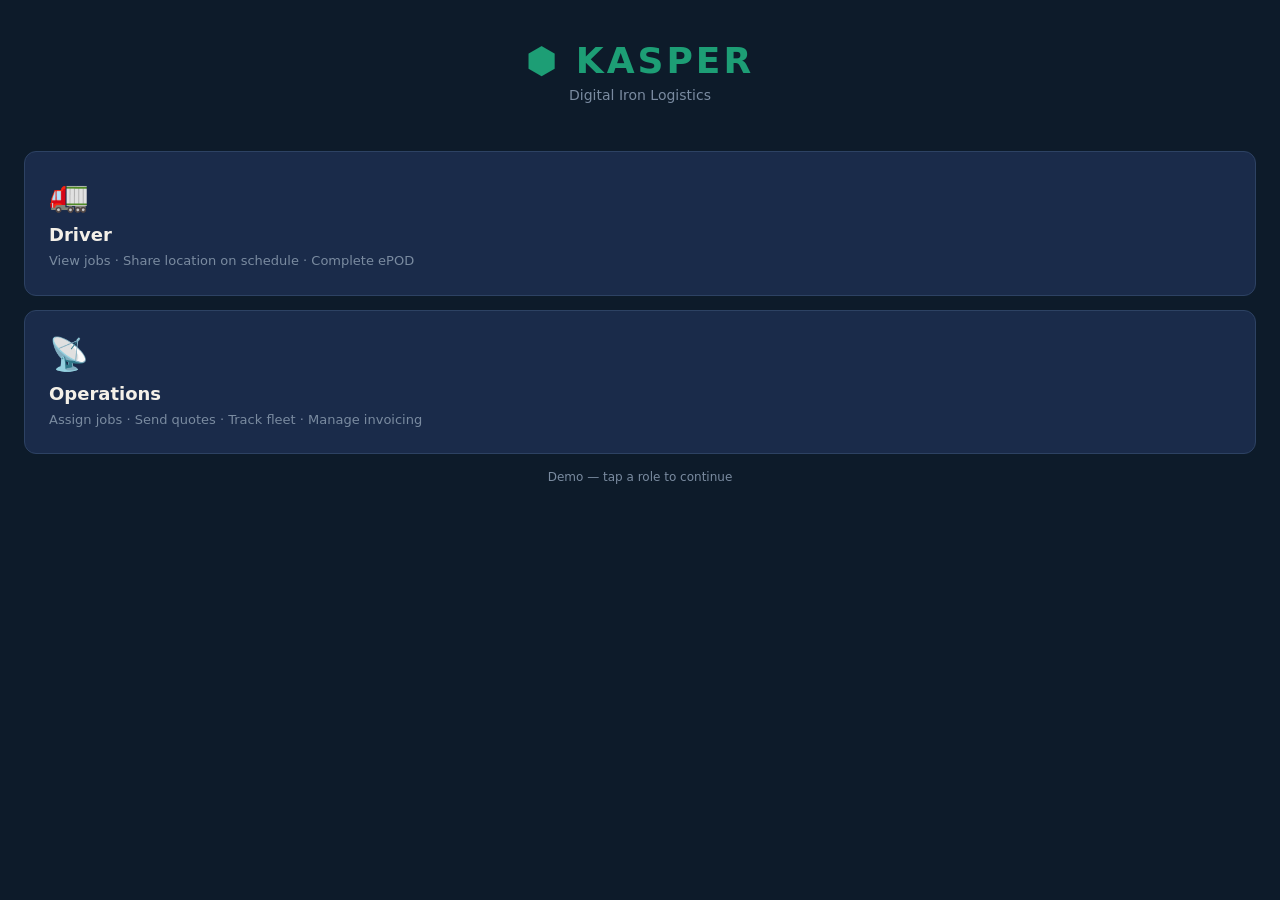
==== index.html @ 67f5fcd8 "Fix DOM initialization bug" ====
<!DOCTYPE html>
<html lang="en">
<head>
<meta charset="UTF-8">
<meta name="viewport" content="width=device-width, initial-scale=1.0, maximum-scale=1.0">
<title>Kasper Mobile</title>
<style>
/* ── Config ─────────────────────────────────────────────────────── */
/*  FILL IN BEFORE USE — same values as kasper-db.js               */
</style>
</head>
<body>
<div id="app"></div>
<script>
// ════════════════════════════════════════════════════════════════
// KASPER MOBILE APP — Connected to Supabase
// ════════════════════════════════════════════════════════════════

// ── CONFIG (fill these in) ────────────────────────────────────────
const SUPA_URL  = 'https://qxnggifmmozngzguteen.supabase.co';
const SUPA_KEY  = 'sb_publishable_gUOvqITZjbThOGB6_ZBadg_I7mNT6kM';
const EMAILJS_SVC  = 'YOUR_EMAILJS_SERVICE_ID';
const EMAILJS_TPL  = 'YOUR_EMAILJS_TEMPLATE_ID';
const EMAILJS_KEY  = 'YOUR_EMAILJS_PUBLIC_KEY';
const SITE_URL  = 'https://YOUR_DOMAIN/portal'; // e.g. https://kasper.ae/portal

// ── Supabase helpers ──────────────────────────────────────────────
const sb = {
  h: { 'apikey': SUPA_KEY, 'Authorization': `Bearer ${SUPA_KEY}`, 'Content-Type': 'application/json' },
  async get(q)    { const r = await fetch(`${SUPA_URL}/rest/v1/${q}`, { headers: this.h }); return r.json(); },
  async post(t,d) { const r = await fetch(`${SUPA_URL}/rest/v1/${t}`, { method:'POST', headers:{...this.h,'Prefer':'return=representation'}, body:JSON.stringify(d) }); return r.json(); },
  async patch(q,d){ return fetch(`${SUPA_URL}/rest/v1/${q}`, { method:'PATCH', headers:{...this.h,'Prefer':'return=minimal'}, body:JSON.stringify(d) }); },
};

// ── EmailJS helper ────────────────────────────────────────────────
async function sendConfirmationEmail(job) {
  return new Promise((resolve, reject) => {
    const script = document.createElement('script');
    script.src = 'https://cdn.jsdelivr.net/npm/@emailjs/browser@4/dist/email.min.js';
    script.onload = () => {
      emailjs.init(EMAILJS_KEY);
      // Pass the tracking URL to the email template (users can update their EmailJS template text to reflect order confirmed rather than quote)
      const trackUrl = `${SITE_URL}/track-result.html?job_id=${encodeURIComponent(job.job_code)}`;
      const svc = job.service_type === 'equipment'
        ? `Equipment: ${job.equipment_type||''} (${job.duration||''})`
        : `Freight: ${job.origin||''} → ${job.destination||''}`;
      emailjs.send(EMAILJS_SVC, EMAILJS_TPL, {
        to_name:    job.client_name || 'Valued Client',
        to_email:   job.client_email,
        job_code:   job.job_code,
        service:    svc,
        price:      `AED ${Number(job.quoted_price).toLocaleString()}`,
        notes:      job.quote_notes || '',
        approve_url: trackUrl,  // Reusing the same template variable so their EmailJS template doesn't break
        valid_hours: 'Confirmed',
      }).then(resolve).catch(reject);
    };
    script.onerror = reject;
    if (!window.emailjs) document.head.appendChild(script);
    else { emailjs.init(EMAILJS_KEY); resolve(); }
  });
}

// ── Design tokens ─────────────────────────────────────────────────
const C = {
  bg:'#0D1B2A',surf:'#1A2B4A',surf2:'#213A64',
  teal:'#1D9E75',tealDim:'rgba(29,158,117,.12)',
  amber:'#BA7517',amberDim:'rgba(186,117,23,.12)',
  red:'#E24B4A',text:'#F4F0E8',muted:'#7A8BA0',border:'#2D4263',
};
const SL = {
  label:{enquiry:'Enquiry',quoted:'Quoted',confirmed:'Confirmed',assigned:'Assigned',
    in_transit:'In Transit',delivered:'Delivered',epod_pending:'ePOD Pending',
    epod_done:'ePOD Done',invoiced:'Invoiced',paid:'Paid'},
  color:{enquiry:'#7A8BA0',quoted:'#5B8AF0',confirmed:'#9F7AEA',assigned:'#BA7517',
    in_transit:'#1D9E75',delivered:'#9F7AEA',epod_pending:'#BA7517',
    epod_done:'#1D9E75',invoiced:'#5B8AF0',paid:'#1D9E75'},
};

// ── App state ─────────────────────────────────────────────────────
let state = {
  view:'login', driverTab:'home', opsTab:'dashboard', sub:null, selId:null,
  jobs:[], loading:false, tracking:false, location:null,
  schedOn:true, schedFrom:'06:00', schedTo:'20:00',
  epodPhoto:null, epodHasSig:false, busy:false,
};
let watchId=null, schedIv=null;

// ── Fleet ─────────────────────────────────────────────────────────
const FLEET = [
  { id: 1, name: 'Ahmed Al Rashidi', plate: 'Dubai A 12345', type: 'Flatbed 12m' },
  { id: 2, name: 'Mohammed Hassan', plate: 'Abu Dhabi B 54321', type: 'Boom Truck 10T' },
  { id: 3, name: 'Sanjay Kumar', plate: 'Sharjah C 99871', type: 'Curtain Sider 15m' },
  { id: 4, name: 'Usman Ali', plate: 'Dubai D 76543', type: 'Lowbed 30T' },
  { id: 5, name: 'Khan Transport LLC', plate: 'Ajman E 11223', type: 'Subcontractor - 3 Ton' }
];

// ── DOM helpers ───────────────────────────────────────────────────
const el=(tag,attrs={})=>{
  const e=document.createElement(tag);
  for(const[k,v] of Object.entries(attrs)){
    if(k==='class')e.className=v;
    else if(k.startsWith('on'))e.addEventListener(k.slice(2).toLowerCase(),v);
    else if(k==='style'&&typeof v==='object')Object.assign(e.style,v);
    else e.setAttribute(k,v);
  }
  return e;
};
const txt=(tag,text,cls='')=>{ const e=el(tag,{class:cls}); e.textContent=text; return e; };

const badge=(s)=>{
  const col=SL.color[s]||C.muted;
  const e=el('span',{class:'tag',style:{background:col+'33',color:col,border:`1px solid ${col}55`}});
  e.textContent=SL.label[s]||s; return e;
};

const btn=(text,bg,onClick,disabled=false)=>{
  const b=el('button',{class:'btn',onclick:disabled?null:onClick});
  b.textContent=text; b.disabled=disabled;
  b.style.cssText=`background:${disabled?C.border:bg};color:#fff;border-color:${disabled?C.border:bg};opacity:${disabled?.6:1}`;
  return b;
};

const outlineBtn=(text,color,onClick,disabled=false)=>{
  const b=el('button',{class:'btn btn-out',onclick:disabled?null:onClick});
  b.textContent=text; b.disabled=disabled;
  b.style.cssText=`color:${disabled?C.muted:color};border-color:${disabled?C.muted:color};background:transparent`;
  return b;
};

const card=(style='')=>{const d=el('div',{class:'card'}); if(style)d.style.cssText+=style; return d;};

// ── Location ──────────────────────────────────────────────────────
function startTracking(){
  if(state.tracking) return;
  if(navigator.geolocation){
    watchId=navigator.geolocation.watchPosition(
      p=>{state.location={lat:p.coords.latitude.toFixed(5),lng:p.coords.longitude.toFixed(5)};render();},
      ()=>{state.location={lat:'25.20480',lng:'55.27080'};render();},
      {enableHighAccuracy:true,timeout:8000,maximumAge:0}
    );
  } else state.location={lat:'25.20480',lng:'55.27080'};
  state.tracking=true; render();
}
function stopTracking(){
  if(watchId)navigator.geolocation.clearWatch(watchId);
  watchId=null; state.tracking=false; state.location=null; render();
}
function inWindow(){
  if(!state.schedOn) return false;
  const now=new Date(),cur=now.getHours()*60+now.getMinutes();
  const[sh,sm]=state.schedFrom.split(':').map(Number);
  const[eh,em]=state.schedTo.split(':').map(Number);
  return cur>=sh*60+sm&&cur<eh*60+em;
}
function checkSchedule(){
  if(state.view!=='driver'||!state.schedOn) return;
  if(inWindow()&&!state.tracking)startTracking();
  if(!inWindow()&&state.tracking)stopTracking();
}

// ── Data loading ──────────────────────────────────────────────────
async function loadJobs(){
  state.loading=true; render();
  try{
    const rows=await sb.get('jobs?order=created_at.desc');
    state.jobs=Array.isArray(rows)?rows:[];
  }catch(e){console.error('loadJobs',e);}
  state.loading=false; render();
}

async function updateJobStatus(jobCode, updates){
  await sb.patch(`jobs?job_code=eq.${encodeURIComponent(jobCode)}`, updates);
  await loadJobs();
}

function selJob(){ return state.jobs.find(j=>j.job_code===state.selId||j.id===state.selId); }

// ── Signature pad ─────────────────────────────────────────────────
let sigDrawing=false,sigLast=null;
function initSig(canvas){
  if(!canvas)return;
  canvas.width=600;canvas.height=160;
  const ctx=canvas.getContext('2d');
  const xy=e=>{
    const r=canvas.getBoundingClientRect();
    const s=e.touches?e.touches[0]:e;
    return{x:(s.clientX-r.left)*(600/r.width),y:(s.clientY-r.top)*(160/r.height)};
  };
  const start=e=>{e.preventDefault();sigDrawing=true;sigLast=xy(e);};
  const move=e=>{
    e.preventDefault();if(!sigDrawing)return;
    const p=xy(e);
    ctx.strokeStyle='#0D1B2A';ctx.lineWidth=3;ctx.lineCap='round';ctx.lineJoin='round';
    ctx.beginPath();ctx.moveTo(sigLast.x,sigLast.y);ctx.lineTo(p.x,p.y);ctx.stroke();
    sigLast=p;state.epodHasSig=true;
  };
  const end=()=>{sigDrawing=false;};
  canvas.addEventListener('mousedown',start);canvas.addEventListener('mousemove',move);
  canvas.addEventListener('mouseup',end);canvas.addEventListener('mouseleave',end);
  canvas.addEventListener('touchstart',start,{passive:false});
  canvas.addEventListener('touchmove',move,{passive:false});
  canvas.addEventListener('touchend',end);
}

// ── CSS injection ─────────────────────────────────────────────────
const css=`*{box-sizing:border-box;margin:0;padding:0;-webkit-tap-highlight-color:transparent}
body{background:${C.bg};font-family:system-ui,-apple-system,sans-serif;color:${C.text}}
#app{min-height:100vh;display:flex;flex-direction:column}
.topbar{background:${C.surf};padding:14px 16px;display:flex;align-items:center;gap:10px;border-bottom:1px solid ${C.border};position:sticky;top:0;z-index:20}
.back-btn{background:none;border:none;color:${C.teal};cursor:pointer;font-size:28px;line-height:1;padding:0}
.switch-btn{background:none;border:none;color:${C.muted};font-size:12px;cursor:pointer;padding:4px 8px}
.topbar-title{flex:1;font-weight:700;font-size:16px;color:${C.text}}
.bottom-nav{background:${C.surf};border-top:1px solid ${C.border};display:flex;padding:6px 0}
.nav-btn{flex:1;background:none;border:none;cursor:pointer;padding:4px 2px;display:flex;flex-direction:column;align-items:center;gap:2px}
.nav-icon{font-size:20px}.nav-label{font-size:10px;font-weight:600}
.scroll-area{flex:1;overflow-y:auto}
.pad{padding:16px}
.card{background:${C.surf};border:1px solid ${C.border};border-radius:12px;padding:14px;margin-bottom:10px}
.card-teal{border-color:${C.teal};background:${C.tealDim}}
.card-amber{border-color:${C.amber};background:${C.amberDim}}
.tag{display:inline-block;font-size:11px;font-weight:600;padding:3px 10px;border-radius:20px;white-space:nowrap}
.grid2{display:grid;grid-template-columns:1fr 1fr;gap:10px;margin-bottom:10px}
.lbl{font-size:11px;color:${C.muted};font-weight:700;text-transform:uppercase;letter-spacing:.5px;margin-bottom:4px}
.btn{width:100%;padding:12px 20px;border-radius:8px;font-size:15px;font-weight:600;cursor:pointer;letter-spacing:.3px;border:1.5px solid;color:#fff}
.btn-out{background:transparent!important;border-width:1.5px}
.btn-sm{padding:8px 16px;font-size:13px}
canvas{display:block;touch-action:none;cursor:crosshair;background:#fff;border-radius:8px;width:100%}
input,select,textarea{width:100%;background:${C.bg};border:1px solid ${C.border};border-radius:8px;padding:10px 12px;color:${C.text};font-size:15px;font-family:inherit}
textarea{resize:none;height:76px}
.sep{height:1px;background:${C.border};margin:10px 0}
.mono{font-family:monospace}
.pill{display:flex;align-items:center;gap:8px;border-radius:20px;padding:5px 12px;border:1px solid}
.dot8{width:8px;height:8px;border-radius:50%;display:inline-block;flex-shrink:0}
.modal-overlay{position:fixed;inset:0;background:rgba(0,0,0,.7);z-index:100;display:flex;align-items:flex-end;padding:0}
.modal{background:${C.surf};border-radius:16px 16px 0 0;padding:24px 16px 32px;width:100%;max-height:85vh;overflow-y:auto}
.loading-pulse{opacity:.5;animation:pulse 1s infinite alternate}
@keyframes pulse{to{opacity:.2}}`;
const sEl=document.createElement('style');sEl.textContent=css;document.head.appendChild(sEl);

// ── TOP BAR ───────────────────────────────────────────────────────
function renderTopBar(title,onBack,right){
  const bar=el('div',{class:'topbar'});
  if(onBack){const b=el('button',{class:'back-btn',onclick:onBack});b.textContent='‹';bar.append(b);}
  const t=txt('span',title,'topbar-title');bar.append(t);
  if(right)bar.append(right);
  return bar;
}
function switchBtn(){
  const b=el('button',{class:'switch-btn',onclick:()=>{state.view='login';state.sub=null;stopTracking();render();}});
  b.textContent='Switch role';return b;
}
function refreshBtn(){
  const b=el('button',{class:'switch-btn',onclick:()=>loadJobs()});
  b.style.color=C.teal;b.textContent='↻ Refresh';return b;
}

// ── BOTTOM NAV ────────────────────────────────────────────────────
function renderBottomNav(tabs,active,onClick){
  const nav=el('div',{class:'bottom-nav'});
  tabs.forEach(t=>{
    const b=el('button',{class:'nav-btn',onclick:()=>onClick(t.key)});
    const i=txt('span',t.icon,'nav-icon');
    const l=txt('span',t.label,'nav-label');
    l.style.color=active===t.key?C.teal:C.muted;
    b.append(i,l);nav.append(b);
  });
  return nav;
}

// ════════════════════════════════════════════════════════════════
// LOGIN
// ════════════════════════════════════════════════════════════════
function renderLogin(){
  const d=el('div',{style:{background:C.bg,padding:'40px 24px 24px',minHeight:'100vh'}});
  const logo=txt('div','⬢ KASPER');logo.style.cssText=`font-size:36px;font-weight:800;color:${C.teal};letter-spacing:3px;text-align:center;margin-bottom:6px`;
  const sub=txt('div','Digital Iron Logistics');sub.style.cssText=`font-size:14px;color:${C.muted};text-align:center;margin-bottom:48px`;
  d.append(logo,sub);
  [{role:'driver',icon:'🚛',title:'Driver',desc:'View jobs · Share location on schedule · Complete ePOD'},
   {role:'ops',icon:'📡',title:'Operations',desc:'Assign jobs · Send quotes · Track fleet · Manage invoicing'}
  ].forEach(r=>{
    const card=el('div',{class:'card',style:{padding:'24px',cursor:'pointer',marginBottom:'14px'}});
    card.onmouseenter=()=>card.style.borderColor=C.teal;
    card.onmouseleave=()=>card.style.borderColor=C.border;
    card.onclick=()=>{state.view=r.role;state.sub=null;loadJobs();checkSchedule();render();};
    const ico=txt('div',r.icon);ico.style.fontSize='32px';ico.style.marginBottom='10px';
    const title=txt('div',r.title);title.style.cssText=`font-size:18px;font-weight:700;color:${C.text};margin-bottom:6px`;
    const desc=txt('div',r.desc);desc.style.cssText=`font-size:13px;color:${C.muted};line-height:1.5`;
    card.append(ico,title,desc);d.append(card);
  });
  const foot=txt('div','Demo — tap a role to continue');foot.style.cssText=`text-align:center;font-size:12px;color:${C.muted};margin-top:16px`;
  d.append(foot);return d;
}

// ════════════════════════════════════════════════════════════════
// DRIVER SCREENS
// ════════════════════════════════════════════════════════════════
function renderDriverHome(){
  const{jobs,tracking,location,schedOn,schedFrom,schedTo,loading}=state;
  const myJobs=jobs.filter(j=>j.driver_name==='Ahmed Al Rashidi'||j.driverId===1);
  const active=myJobs.find(j=>j.status==='in_transit');
  const epodPending=myJobs.filter(j=>j.status==='delivered'&&!j.epod_client_done);
  const d=el('div',{class:'pad'});

  if(loading){const l=txt('div','Loading jobs…','loading-pulse');l.style.cssText=`color:${C.muted};text-align:center;padding:40px`;d.append(l);return d;}

  // Driver card
  const dc=el('div',{class:'card card-teal'});
  const dcTop=el('div',{style:{display:'flex',justifyContent:'space-between',alignItems:'flex-start',marginBottom:'12px'}});
  const dn=el('div');
  const dnName=txt('div','Ahmed Al Rashidi');dnName.style.cssText=`font-size:17px;font-weight:700;color:${C.text}`;
  const dnPlate=txt('div','Dubai A 12345');dnPlate.style.cssText=`font-size:13px;color:${C.muted}`;
  dn.append(dnName,dnPlate);
  const dutyTag=txt('span','On Duty','tag');dutyTag.style.cssText=`background:${C.tealDim};color:${C.teal};border:1px solid ${C.teal}33`;
  dcTop.append(dn,dutyTag);dc.append(dcTop);
  // Location pill
  const pill=el('div',{class:tracking?'pill':'pill',style:{background:tracking?C.tealDim:'transparent',borderColor:tracking?C.teal:C.border}});
  const dot=el('div',{class:'dot8'});dot.style.cssText=`background:${tracking?C.teal:C.muted};${tracking?`box-shadow:0 0 6px ${C.teal}`:''}`;
  const plText=txt('div',tracking?(location?`${location.lat}, ${location.lng}`:'Locating…'):'Location Off');
  plText.style.cssText=`font-size:12px;font-weight:600;color:${tracking?C.teal:C.muted}`;
  pill.append(dot,plText);dc.append(pill);
  if(schedOn){const si=txt('div',`Auto-share: ${schedFrom} – ${schedTo}  `);si.style.cssText=`font-size:12px;color:${C.muted};margin:8px 0`;const win=txt('span',inWindow()?'● In window':'○ Outside window');win.style.color=inWindow()?C.teal:C.amber;si.append(win);dc.append(si);}
  const btns=el('div',{style:{display:'flex',gap:'10px',marginTop:'12px'}});
  const tb=btn(tracking?'■ End Trip':'▶ Start Trip',tracking?C.red:C.teal,()=>{tracking?stopTracking():startTracking();});
  tb.style.flex='1';
  const sb2=outlineBtn('⚙ Schedule',C.teal,()=>{state.sub='location';render();});
  sb2.style.cssText+=';flex:1';
  btns.append(tb,sb2);dc.append(btns);d.append(dc);

  // Active job
  if(active){
    const ac=el('div',{class:'card card-teal',style:{cursor:'pointer'}});
    ac.onclick=()=>{state.selId=active.job_code;state.sub='job-detail';render();};
    const at=el('div',{style:{display:'flex',justifyContent:'space-between',marginBottom:'8px'}});
    const al=txt('span','ACTIVE JOB');al.style.cssText=`font-size:11px;font-weight:700;color:${C.teal}`;
    at.append(al,badge(active.status));ac.append(at);
    const ai=txt('div',active.job_code,'mono');ai.style.cssText=`font-size:14px;font-weight:700;color:${C.text};margin-bottom:4px`;
    const acl=txt('div',active.client_name||active.company_name||'—');acl.style.cssText=`font-size:13px;color:${C.muted};margin-bottom:2px`;
    const rt=active.service_type==='logistics'?`${active.origin||''} → ${active.destination||''}`:active.equipment_type||'';
    const arr=txt('div',rt);arr.style.cssText=`font-size:12px;color:${C.muted}`;
    const tap=txt('div','Tap to manage →');tap.style.cssText=`font-size:11px;font-weight:700;color:${C.teal};margin-top:10px`;
    ac.append(ai,acl,arr,tap);d.append(ac);
  } else {
    const nj=el('div',{class:'card'});nj.style.cssText=`text-align:center;color:${C.muted};padding:20px`;nj.textContent='No active trip right now';d.append(nj);
  }

  // ePOD alerts
  if(epodPending.length){
    const ea=el('div',{class:'card card-amber'});
    const et=txt('div',`⚠ ${epodPending.length} delivery awaiting ePOD sign-off`);
    et.style.cssText=`font-size:13px;font-weight:700;color:${C.amber};margin-bottom:10px`;ea.append(et);
    epodPending.forEach(j=>{
      const er=el('div',{style:{display:'flex',justifyContent:'space-between',alignItems:'center',marginBottom:'8px'}});
      const em=el('div');em.append(txt('div',j.job_code,'mono'),txt('div',j.client_name||''));
      const eb=btn('Sign ePOD',C.teal,()=>{state.selId=j.job_code;state.sub='job-detail';render();});
      eb.style.cssText='width:auto;padding:6px 14px;font-size:13px;';er.append(em,eb);ea.append(er);
    });
    d.append(ea);
  }

  // All jobs list
  const jc=el('div',{class:'card'});
  const jh=txt('div','All My Jobs');jh.style.cssText=`font-size:11px;color:${C.muted};font-weight:700;text-transform:uppercase;letter-spacing:.5px;margin-bottom:12px`;
  jc.append(jh);
  (myJobs.length?myJobs:[]).forEach((j,i,arr)=>{
    const jr=el('div',{style:{display:'flex',justifyContent:'space-between',alignItems:'center',padding:'10px 0',cursor:'pointer',borderBottom:i<arr.length-1?`1px solid ${C.border}`:'none'}});
    jr.onclick=()=>{state.selId=j.job_code;state.sub='job-detail';render();};
    const jm=el('div');jm.append(txt('div',j.job_code,'mono'),txt('div',j.client_name||j.company_name||''));
    jr.append(jm,badge(j.status));jc.append(jr);
  });
  d.append(jc);return d;
}

function renderLocationSettings(){
  const{schedOn,schedFrom,schedTo,tracking}=state;
  const d=el('div',{class:'pad'});

  // Schedule card
  const sc=el('div',{class:'card'});
  const sTop=el('div',{style:{display:'flex',justifyContent:'space-between',alignItems:'center',marginBottom:'16px'}});
  const sLabel=el('div');sLabel.append(txt('div','Scheduled Sharing'),txt('div','Auto-share location in your work window'));
  sLabel.children[0].style.cssText=`font-size:15px;font-weight:700;color:${C.text};margin-bottom:4px`;
  sLabel.children[1].style.cssText=`font-size:12px;color:${C.muted}`;
  const toggle=el('label',{style:{position:'relative',display:'inline-block',width:'48px',height:'26px',cursor:'pointer',flexShrink:'0'}});
  const chk=el('input',{type:'checkbox'});chk.checked=schedOn;chk.style.cssText='opacity:0;width:0;height:0;position:absolute';
  chk.onchange=()=>{state.schedOn=chk.checked;checkSchedule();render();};
  const track=el('span');track.style.cssText=`position:absolute;inset:0;border-radius:26px;background:${schedOn?C.teal:C.border};transition:.2s`;
  const thumb=el('span');thumb.style.cssText=`position:absolute;width:20px;height:20px;background:#fff;border-radius:50%;top:3px;left:${schedOn?'25px':'3px'};transition:.2s`;
  toggle.append(chk,track,thumb);sTop.append(sLabel,toggle);sc.append(sTop);

  if(schedOn){
    const sg=el('div',{style:{display:'grid',gridTemplateColumns:'1fr 1fr',gap:'12px',marginTop:'8px',opacity:schedOn?1:.4}});
    ['schedFrom','schedTo'].forEach((key,i)=>{
      const g=el('div');
      const l=txt('div',i===0?'START sharing at':'STOP sharing at','lbl');
      const inp=el('input',{type:'time'});inp.value=state[key];
      inp.onchange=e=>{state[key]=e.target.value;checkSchedule();};
      g.append(l,inp);sg.append(g);
    });
    sc.append(sg);
  }
  d.append(sc);

  // Manual override
  const mc=el('div',{class:'card'});
  mc.append(txt('div','Manual Override'),txt('div','Force-start or stop location sharing regardless of schedule.'));
  mc.children[0].style.cssText=`font-size:15px;font-weight:700;color:${C.text};margin-bottom:4px`;
  mc.children[1].style.cssText=`font-size:12px;color:${C.muted};margin-bottom:14px;line-height:1.6`;
  const mbr=el('div',{style:{display:'flex',gap:'10px'}});
  const sb3=btn(tracking?'Currently Active':'Start Now',tracking?C.border:C.teal,()=>{if(!tracking)startTracking();},tracking);sb3.style.flex='1';
  const eb=outlineBtn('Stop Now',C.red,()=>{if(tracking)stopTracking();},!tracking);eb.style.flex='1';
  mbr.append(sb3,eb);mc.append(mbr);d.append(mc);

  const ic=el('div',{class:'card',style:{fontSize:'12px',color:C.muted,lineHeight:'1.7'}});
  ic.textContent='Location is shared only during the scheduled window or when manually started. It is visible to your dispatcher and client on the live tracking link.';
  d.append(ic);return d;
}

function renderDriverJobDetail(){
  const j=selJob();if(!j)return el('div');
  const isMyJob=true;
  const d=el('div',{class:'pad'});
  const hdr=el('div',{style:{display:'flex',justifyContent:'space-between',alignItems:'center',marginBottom:'14px'}});
  hdr.append(txt('span',j.job_code,'mono'),badge(j.status));d.append(hdr);

  const cc=el('div',{class:'card'});cc.append(txt('div','Client','lbl'),txt('div',j.client_name||j.company_name||'—'),txt('div',j.client_email||j.client_phone||'—'));
  cc.children[1].style.cssText=`font-size:15px;font-weight:600;color:${C.text}`;
  cc.children[2].style.cssText=`font-size:13px;color:${C.muted}`;
  d.append(cc);

  const rc=el('div',{class:'card'});rc.append(txt('div','Route','lbl'));
  const route=j.service_type==='logistics'?`${j.origin||'—'} → ${j.destination||'—'}`:j.equipment_type||'—';
  rc.append(txt('div',`▲ ${j.origin||j.equipment_type||'—'}`),txt('div',`◉ ${j.destination||j.emirate||'—'}`));
  rc.children[1].style.cssText=`font-size:13px;color:${C.text};margin-bottom:4px`;
  rc.children[2].style.cssText=`font-size:13px;color:${C.text}`;d.append(rc);

  const g2=el('div',{class:'grid2'});
  const pc=el('div',{class:'card'});pc.append(txt('div','Amount','lbl'));
  const prv=txt('div',j.quoted_price?`AED ${Number(j.quoted_price).toLocaleString()}`:'Pending');
  prv.style.cssText=`font-size:16px;font-weight:700;color:${C.teal}`;pc.append(prv);
  const dc2=el('div',{class:'card'});dc2.append(txt('div','Date','lbl'),txt('div',j.pickup_date||j.start_date||'—'));
  g2.append(pc,dc2);d.append(g2);

  if(j.driver_name){
    const drv=el('div',{class:'card'});drv.append(txt('div','Driver','lbl'),txt('div',j.driver_name),txt('div',`${j.vehicle_plate||''}  ${j.driver_phone||''}`));
    drv.children[1].style.cssText=`font-size:14px;font-weight:600;color:${C.text}`;
    drv.children[2].style.cssText=`font-size:12px;color:${C.muted}`;d.append(drv);
  }

  // ePOD status
  if(j.epod_client_done){
    const ec=el('div',{class:'card card-teal'});ec.append(txt('div','Client ePOD: Signed ✓'),txt('div',j.epod_notes||''));
    ec.children[0].style.cssText=`font-size:14px;font-weight:700;color:${C.teal}`;d.append(ec);
  }

  const acts=el('div',{style:{display:'flex',flexDirection:'column',gap:'10px',marginTop:'16px'}});
  if(j.status==='assigned'){
    const sb4=btn('▶ Start Trip',C.teal,async()=>{
      sb4.disabled=true;sb4.textContent='Updating…';
      await updateJobStatus(j.job_code,{status:'in_transit'});startTracking();
    });acts.append(sb4);
  }
  if(j.status==='in_transit'){
    const eb=btn('Mark as Delivered',C.amber,async()=>{
      eb.disabled=true;eb.textContent='Updating…';
      await updateJobStatus(j.job_code,{status:'delivered'});stopTracking();
    });acts.append(eb);
  }
  if(j.status==='delivered'&&!j.epod_client_done){
    const ep=btn('Complete ePOD Sign-off →',C.teal,()=>{state.selId=j.job_code;state.sub='epod';state.epodHasSig=false;render();});
    acts.append(ep);
  }
  d.append(acts);return d;
}

function renderEPODCapture(){
  const j=selJob();if(!j)return el('div');
  const d=el('div',{class:'pad'});
  const jc=el('div',{class:'card',style:{marginBottom:'16px'}});
  jc.append(txt('div','Completing delivery for'),txt('div',j.job_code,'mono'),txt('div',j.client_name||j.company_name||''));
  jc.children[0].style.cssText=`font-size:13px;color:${C.muted};margin-bottom:4px`;
  jc.children[1].style.cssText=`font-size:16px;font-weight:700;color:${C.text};margin-bottom:2px`;
  d.append(jc);

  // Photo
  const ph=el('div',{style:{marginBottom:'18px'}});
  const phl=el('div');phl.innerHTML=`<span style="font-size:14px;font-weight:700;color:${C.text}">Step 1 — Delivery Photo</span> <span style="color:${C.red}">*</span>`;
  ph.append(phl,txt('div','Take a clear photo at the drop-off point'));
  ph.children[1].style.cssText=`font-size:12px;color:${C.muted};margin:6px 0 10px`;
  const photoLabel=el('label',{style:{display:'block',border:`2px dashed ${state.epodPhoto?C.teal:C.border}`,borderRadius:'12px',padding:state.epodPhoto?'8px':'28px',textAlign:'center',cursor:'pointer',background:state.epodPhoto?C.tealDim:'transparent'}});
  const photoInput=el('input',{type:'file',accept:'image/*',capture:'environment'});photoInput.style.display='none';
  photoInput.onchange=e=>{
    const f=e.target.files[0];if(!f)return;
    const r=new FileReader();r.onload=ev=>{state.epodPhoto=ev.target.result;render();};r.readAsDataURL(f);
  };
  if(state.epodPhoto){
    const img=el('img');img.src=state.epodPhoto;img.style.cssText='width:100%;border-radius:8px;max-height:220px;object-fit:cover;display:block';
    photoLabel.append(photoInput,img);
  } else {
    const plc=el('div');plc.innerHTML=`<div style="font-size:36px;margin-bottom:8px">📷</div><div style="font-size:14px;color:${C.muted};font-weight:600">Take photo</div><div style="font-size:12px;color:${C.muted};margin-top:4px">or upload from gallery</div>`;
    photoLabel.append(photoInput,plc);
  }
  ph.append(photoLabel);d.append(ph);

  // Sig
  const sg=el('div',{style:{marginBottom:'18px'}});
  const sgl=el('div');sgl.innerHTML=`<span style="font-size:14px;font-weight:700;color:${C.text}">Step 2 — Your Signature</span> <span style="color:${C.red}">*</span>`;
  sg.append(sgl,txt('div','Sign to confirm you completed the delivery'));
  sg.children[1].style.cssText=`font-size:12px;color:${C.muted};margin:6px 0 10px`;
  const cnv=el('canvas',{id:'sig-canvas'});sg.append(cnv);
  if(state.epodHasSig){const clr=txt('button','Clear signature');clr.style.cssText=`background:none;border:none;color:${C.amber};font-size:12px;cursor:pointer;padding:4px 0`;clr.onclick=()=>{const c=document.getElementById('sig-canvas');if(c)c.getContext('2d').clearRect(0,0,c.width,c.height);state.epodHasSig=false;};sg.append(clr);}
  d.append(sg);

  // Notes
  const nt=el('div',{style:{marginBottom:'20px'}});nt.append(txt('div','Step 3 — Condition Notes (optional)'));nt.children[0].style.cssText=`font-size:14px;font-weight:700;color:${C.text};margin-bottom:6px`;
  const ta=el('textarea',{id:'epod-notes-input',placeholder:'Any exceptions, damage, or delivery notes…'});nt.append(ta);d.append(nt);

  const canSubmit=state.epodPhoto&&state.epodHasSig&&!state.busy;
  const sbBtn=btn(state.busy?'Submitting…':'Submit & Generate Client Sign-off Link',canSubmit?C.teal:C.border,async()=>{
    if(!canSubmit)return;
    state.busy=true;render();
    const code=Math.random().toString(36).slice(2,8).toUpperCase();
    const link=`${SITE_URL}/track-result.html?job_id=${encodeURIComponent(j.job_code)}`;
    const notes=document.getElementById('epod-notes-input')?.value||'';
    await updateJobStatus(j.job_code,{status:'epod_pending',epod_client_done:false,epod_client_link:link,epod_notes:notes,epod_timestamp:new Date().toISOString()});
    state.busy=false;state.sub='epod-success';render();
  });sbBtn.disabled=!canSubmit;d.append(sbBtn);

  setTimeout(()=>{const c=document.getElementById('sig-canvas');if(c)initSig(c);},50);
  return d;
}

function renderEPODSuccess(){
  const j=selJob();if(!j)return el('div');
  const d=el('div',{class:'pad'});
  const hero=el('div',{style:{textAlign:'center',padding:'28px 0 20px'}});
  hero.append(txt('div','✅'),txt('div','ePOD Submitted'),txt('div','Your delivery is confirmed. The client sign-off link is ready.'));
  hero.children[0].style.cssText='font-size:56px;margin-bottom:12px';
  hero.children[1].style.cssText=`font-size:20px;font-weight:700;color:${C.text};margin-bottom:6px`;
  hero.children[2].style.cssText=`font-size:14px;color:${C.muted};max-width:260px;margin:0 auto`;d.append(hero);

  const lc=el('div',{class:'card card-teal'});
  lc.append(txt('div','CLIENT SIGN-OFF LINK','lbl'));
  const lv=txt('div',j.epod_client_link||'—');lv.style.cssText=`font-size:13px;color:${C.teal};word-break:break-all;margin-bottom:12px`;
  let copied=false;
  const cp=outlineBtn('Copy Link',C.teal,async()=>{try{await navigator.clipboard.writeText(j.epod_client_link);}catch{}cp.textContent='✓ Copied';setTimeout(()=>cp.textContent='Copy Link',2000);});
  lc.append(lv,cp);d.append(lc);

  const hb=btn('Back to Home',C.teal,()=>{state.sub=null;state.selId=null;state.driverTab='home';render();});
  d.append(hb);return d;
}

// ════════════════════════════════════════════════════════════════
// OPS SCREENS
// ════════════════════════════════════════════════════════════════
function renderOpsDashboard(){
  const{jobs,loading}=state;
  const d=el('div',{class:'pad'});
  if(loading){const l=txt('div','Loading…','loading-pulse');l.style.cssText=`color:${C.muted};text-align:center;padding:40px`;d.append(l);return d;}

  const counts={transit:jobs.filter(j=>j.status==='in_transit').length,
    assigned:jobs.filter(j=>j.status==='assigned').length,
    epod:jobs.filter(j=>j.status==='epod_pending').length,
    enquiry:jobs.filter(j=>j.status==='enquiry').length};
  const g=el('div',{class:'grid2',style:{marginBottom:'16px'}});
  [{l:'New Enquiries',v:counts.enquiry,c:'#5B8AF0'},{l:'In Transit',v:counts.transit,c:C.teal},
   {l:'ePOD Pending',v:counts.epod,c:C.red},{l:'Assigned',v:counts.assigned,c:C.amber}].forEach(s=>{
    const sc=el('div',{class:'card'});
    const sv=txt('div',String(s.v));sv.style.cssText=`font-size:30px;font-weight:800;color:${s.c};margin-bottom:4px`;
    const sl=txt('div',s.l);sl.style.cssText=`font-size:12px;color:${C.muted};font-weight:600`;
    sc.append(sv,sl);g.append(sc);
  });d.append(g);

  const lc=el('div',{class:'card'});
  const lh=txt('div','All Jobs');lh.style.cssText=`font-size:11px;color:${C.muted};font-weight:700;text-transform:uppercase;letter-spacing:.5px;margin-bottom:12px`;lc.append(lh);
  jobs.forEach((j,i)=>{
    const r=el('div',{style:{display:'flex',justifyContent:'space-between',alignItems:'center',padding:'10px 0',borderBottom:i<jobs.length-1?`1px solid ${C.border}`:'none',cursor:'pointer'}});
    r.onclick=()=>{state.selId=j.job_code;state.sub='ops-job-detail';render();};
    const m=el('div');m.append(txt('div',j.job_code,'mono'),txt('div',j.client_name||j.company_name||'—'));
    m.children[0].style.cssText=`font-size:13px;font-weight:600;color:${C.text}`;
    m.children[1].style.cssText=`font-size:12px;color:${C.muted}`;
    r.append(m,badge(j.status));lc.append(r);
  });
  if(!jobs.length){const nj=txt('div','No jobs yet. Waiting for bookings…');nj.style.cssText=`color:${C.muted};font-size:14px;text-align:center;padding:20px`;lc.append(nj);}
  d.append(lc);return d;
}

function renderOpsJobs(){
  const{jobs,loading}=state;
  const d=el('div',{class:'pad'});
  if(loading){const l=txt('div','Loading…','loading-pulse');l.style.cssText=`color:${C.muted};text-align:center;padding:40px`;d.append(l);return d;}

  const groups=[{key:'enquiry',label:'New Enquiries'},{key:'quoted',label:'Quoted'},{key:'confirmed',label:'Confirmed'},
    {key:'assigned',label:'Assigned'},{key:'in_transit',label:'In Transit'},{key:'delivered',label:'Delivered'},
    {key:'epod_pending',label:'ePOD Pending'},{key:'invoiced',label:'Invoiced'}];
  groups.forEach(g=>{
    const list=jobs.filter(j=>j.status===g.key);if(!list.length)return;
    const gh=el('div',{style:{display:'flex',alignItems:'center',gap:'8px',marginBottom:'10px'}});
    const gl=txt('span',g.label);gl.style.cssText=`font-size:11px;color:${C.muted};font-weight:700;text-transform:uppercase;letter-spacing:.5px`;
    const gc=txt('span',String(list.length),'tag');gc.style.cssText=`background:${SL.color[g.key]||C.muted}22;color:${SL.color[g.key]||C.muted}`;
    gh.append(gl,gc);d.append(gh);
    list.forEach(j=>{
      const jc=el('div',{class:'card',style:{marginBottom:'8px',cursor:'pointer'}});
      jc.onclick=()=>{state.selId=j.job_code;state.sub='ops-job-detail';render();};
      const jh=el('div',{style:{display:'flex',justifyContent:'space-between',marginBottom:'6px'}});
      jh.append(txt('span',j.job_code,'mono'),badge(j.status));
      const rt=j.service_type==='logistics'?`${j.origin||'—'} → ${j.destination||'—'}`:j.equipment_type||'—';
      const jcl=txt('div',j.client_name||j.company_name||'—');jcl.style.cssText=`font-size:13px;color:${C.text};margin-bottom:2px`;
      const jrt=txt('div',rt);jrt.style.cssText=`font-size:12px;color:${C.muted}`;
      jc.append(jh,jcl,jrt);d.append(jc);
    });
  });
  return d;
}

// ── OPS JOB DETAIL (with quote-send) ─────────────────────────────
function renderOpsJobDetail(){
  const j=selJob();if(!j)return el('div');
  const d=el('div',{class:'pad'});
  const hdr=el('div',{style:{display:'flex',justifyContent:'space-between',alignItems:'center',marginBottom:'14px'}});
  hdr.append(txt('span',j.job_code,'mono'),badge(j.status));d.append(hdr);

  const g2=el('div',{class:'grid2'});
  const cc=el('div',{class:'card'});cc.append(txt('div','CLIENT','lbl'),txt('div',j.client_name||j.company_name||'—'),txt('div',j.client_phone||'—'),txt('div',j.client_email||'—'));
  cc.children[1].style.cssText=`font-size:13px;font-weight:600;color:${C.text}`;
  cc.children[2].style.cssText=`font-size:12px;color:${C.muted}`;
  cc.children[3].style.cssText=`font-size:12px;color:${C.teal}`;
  const sc=el('div',{class:'card'});
  sc.append(txt('div','SERVICE','lbl'),txt('div',j.service_type==='equipment'?'Equipment Rental':'Freight Booking'));
  if(j.quoted_price){const pr=txt('div',`AED ${Number(j.quoted_price).toLocaleString()}`);pr.style.cssText=`font-size:16px;font-weight:700;color:${C.teal};margin-top:4px`;sc.append(pr);}
  g2.append(cc,sc);d.append(g2);

  const rc=el('div',{class:'card'});
  const rt=j.service_type==='logistics'?`${j.origin||'—'} → ${j.destination||'—'}`:j.equipment_type||'—';
  rc.append(txt('div','ROUTE / SERVICE','lbl'),txt('div',rt));
  rc.children[1].style.cssText=`font-size:14px;color:${C.text}`;d.append(rc);

  // Timeline
  const tc=el('div',{class:'card'});tc.append(txt('div','TIMELINE','lbl'));
  const steps=['enquiry','quoted','confirmed','assigned','in_transit','delivered','epod_pending','invoiced'];
  const labels=['Enquiry','Quoted','Confirmed','Assigned','In Transit','Delivered','ePOD Pending','Invoiced'];
  const curIdx=steps.indexOf(j.status);
  steps.forEach((s,i)=>{
    const r=el('div',{style:{display:'flex',gap:'12px',marginBottom:i<steps.length-1?'10px':'0'}});
    const lft=el('div',{style:{display:'flex',flexDirection:'column',alignItems:'center'}});
    const dot=el('div');dot.style.cssText=`width:10px;height:10px;border-radius:50%;background:${i<=curIdx?C.teal:C.border};flex-shrink:0;margin-top:3px`;
    lft.append(dot);
    if(i<steps.length-1){const ln=el('div');ln.style.cssText=`width:1px;flex:1;background:${i<curIdx?C.teal:C.border};min-height:14px;margin-top:2px`;lft.append(ln);}
    const lb=txt('div',labels[i]);lb.style.cssText=`font-size:13px;color:${i<=curIdx?C.text:C.muted};font-weight:${i===curIdx?'600':'400'};padding-bottom:${i<steps.length-1?'6px':'0'}`;
    r.append(lft,lb);tc.append(r);
  });
  d.append(tc);

  // ── Action buttons ────────────────────────────────────────────
  const acts=el('div',{style:{display:'flex',flexDirection:'column',gap:'10px',marginTop:'4px'}});

  // 1-CLICK APPROVE (Bypassing external client quote)
  if(j.status==='enquiry'||j.status==='quoted'){
    const apc = el('div',{class:'card',style:{borderColor:C.teal,background:C.tealDim,marginTop:'10px'}});
    apc.append(txt('div','APPROVE & GENERATE PO','lbl'));
    
    const inpRate = el('input',{type:'number',placeholder:'Final Price (AED)',style:{marginBottom:'10px',marginTop:'6px'}});
    if(j.quoted_price) inpRate.value = j.quoted_price;
    
    const inpNote = el('input',{type:'text',placeholder:'Internal Notes (optional)',style:{marginBottom:'10px'}});
    if(j.quote_notes) inpNote.value = j.quote_notes;
    
    const hasEmail=!!j.client_email;
    const emailInfo=txt('div',hasEmail?`✓ Will email Confirmation PDF to: ${j.client_email}`:`⚠ No email on file — share tracking link manually.`);
    emailInfo.style.cssText=`font-size:11.5px;color:${hasEmail?C.teal:C.amber};margin-bottom:14px;`;
    
    let sending=false;
    const ab = btn('✓ Approve & Generate PO ➔',C.teal,async()=>{
      if(sending)return;
      const price=parseFloat(inpRate.value);
      if(!price||price<=0){inpRate.style.borderColor=C.red;return;}
      sending=true;ab.textContent='Approving…';ab.disabled=true;
      
      const updatedJob={
        ...j, quoted_price:price, quote_notes:inpNote.value||null,
        status:'confirmed', quote_sent_at:new Date().toISOString()
      };
      
      await sb.patch(`jobs?job_code=eq.${encodeURIComponent(j.job_code)}`, {
        quoted_price:price, quote_notes:inpNote.value||null,
        status:'confirmed', quote_sent_at:new Date().toISOString()
      });

      if(hasEmail){
        try{ await sendConfirmationEmail(updatedJob); }
        catch(e){ console.warn('Email failed',e); }
      }
      state.sub=null; await loadJobs();
    });
    
    apc.append(inpRate, inpNote, emailInfo, ab);
    d.append(apc);
  }

  // Assign driver (confirmed)
  if(j.status==='confirmed'){
    const ab=btn('Assign Driver',C.amber,()=>openAssignModal(j));acts.append(ab);
  }

  // In transit → delivered
  if(j.status==='in_transit'){
    const db=btn('Mark Delivered',C.amber,async()=>{
      db.disabled=true;db.textContent='Updating…';
      await updateJobStatus(j.job_code,{status:'delivered'});state.sub=null;
    });acts.append(db);
  }

  // Generate invoice after ePOD
  if(j.status==='epod_pending'&&j.epod_client_done){
    const ib=btn('Generate & Send Invoice',C.teal,async()=>{
      ib.disabled=true;ib.textContent='Updating…';
      await updateJobStatus(j.job_code,{status:'invoiced'});
    });acts.append(ib);
  }

  d.append(acts);return d;
}


// ── ASSIGN DRIVER MODAL ───────────────────────────────────────────
function openAssignModal(job) {
  const overlay=el('div',{class:'modal-overlay'});
  const modal=el('div',{class:'modal',style:{padding:'16px'}});
  
  modal.append(txt('div','Assign Vehicle'));
  modal.children[0].style.cssText=`font-size:18px;font-weight:700;color:${C.text};margin-bottom:16px`;

  // 7-day calendar header
  const calHeader = el('div', {style:{display:'flex', width:'100%', marginBottom:'8px'}});
  const vcol = el('div', {style:{width:'110px', flexShrink:0}}); 
  calHeader.append(vcol);
  const now = new Date();
  for(let i=0; i<7; i++){
    const d=new Date(now); d.setDate(now.getDate()+i);
    const day = txt('div', d.toLocaleDateString('en-US',{weekday:'short'}));
    const dt = txt('div', d.getDate());
    const cell = el('div', {style:{flex:1, textAlign:'center', fontSize:'10px', color:C.muted}});
    cell.append(day, dt);
    calHeader.append(cell);
  }
  modal.append(calHeader);

  // Vehicle Rows
  const vrw = el('div', {style:{display:'flex', flexDirection:'column', gap:'8px', marginBottom:'20px'}});
  let selectedVehicle = null;
  const updateSelection = () => {
    Array.from(vrw.children).forEach(r => {
      const isSel = selectedVehicle && r.dataset.vid == selectedVehicle.id;
      r.style.borderColor = isSel ? C.teal : C.border;
      r.style.background = isSel ? C.tealDim : C.surf;
    });
  };

  FLEET.forEach(v => {
    const row = el('div', {class:'card', style:{display:'flex', alignItems:'center', padding:'8px 4px', cursor:'pointer', margin:0, borderWidth:'2px'}});
    row.dataset.vid = v.id;
    row.onclick = () => { selectedVehicle = v; updateSelection(); };

    const info = el('div', {style:{width:'110px', flexShrink:0, padding:'0 4px'}});
    const name = txt('div', v.name); 
    name.style.cssText = `font-size:12px;font-weight:700;color:${C.text};white-space:nowrap;overflow:hidden;text-overflow:ellipsis`;
    const typ = txt('div', v.type); 
    typ.style.cssText = `font-size:10px;color:${C.muted};white-space:nowrap;overflow:hidden;text-overflow:ellipsis`;
    info.append(name, typ);
    row.append(info);

    // Fake availability blocks
    for(let i=0; i<7; i++){
      const isAvail = (v.id * i + new Date().getDate()) % 5 !== 0; 
      const cell = el('div', {style:{flex:1, padding:'2px'}});
      const box = el('div', {style:{width:'100%', height:'20px', borderRadius:'4px', background:isAvail?C.tealDim:C.red}});
      if(isAvail) box.style.border=`1px solid ${C.teal}55`;
      else box.style.opacity='0.4';
      cell.append(box);
      row.append(cell);
    }
    vrw.append(row);
  });
  modal.append(vrw);

  // Tracking link input
  const l=txt('div','Traccar GPS Link (optional)','lbl');l.style.marginBottom='6px';
  const traccar_link=el('input',{type:'url',placeholder:'https://traccar.kasper.ae/share/abc123'});
  traccar_link.style.marginBottom='16px';
  if(job.traccar_link) traccar_link.value = job.traccar_link;
  modal.append(l, traccar_link);

  const assignBtn=btn('Assign & Notify',C.teal,async()=>{
    if(!selectedVehicle){ alert('Please select a vehicle from the calendar.'); return; }
    assignBtn.disabled=true;assignBtn.textContent='Saving…';
    
    await sb.patch(`jobs?job_code=eq.${encodeURIComponent(job.job_code)}`,{
      driver_name: selectedVehicle.name,
      vehicle_plate: selectedVehicle.plate,
      driver_phone: '+971 50 000 0000',
      traccar_link: traccar_link.value || null,
      status:'assigned',
    });
    
    overlay.remove();
    await loadJobs();
  });
  
  const cancelBtn=outlineBtn('Cancel',C.muted,()=>overlay.remove());
  const btnRow=el('div',{style:{display:'flex',gap:'10px'}});
  btnRow.append(cancelBtn,assignBtn);assignBtn.style.flex='1';cancelBtn.style.flex='1';
  modal.append(btnRow);overlay.append(modal);
  document.getElementById('app').append(overlay);
}

// ─── FLEET SCREEN ─────────────────────────────────────────────────
function renderOpsFleet(){
  const{jobs}=state;
  const d=el('div',{class:'pad'});

  // Minimal UAE map
  const mc=el('div',{class:'card',style:{padding:'0',overflow:'hidden',marginBottom:'14px'}});
  const mv=el('div',{style:{position:'relative',width:'100%',paddingBottom:'60%',background:'#07111C'}});
  const hl=txt('div','UAE — LIVE FLEET VIEW');hl.style.cssText=`position:absolute;top:10px;left:14px;font-size:9px;color:${C.muted};font-weight:700;letter-spacing:1px`;mv.append(hl);
  // City labels
  [{n:'Dubai',x:62,y:68},{n:'Abu Dhabi',x:22,y:82},{n:'Sharjah',x:68,y:52},{n:'Fujairah',x:88,y:26}].forEach(c=>{
    const cl=txt('div',c.n);cl.style.cssText=`position:absolute;left:${c.x}%;top:${c.y}%;font-size:9px;color:${C.muted};opacity:.6`;mv.append(cl);
  });
  // Grid lines
  [25,50,75].forEach(x=>{const l=el('div');l.style.cssText=`position:absolute;left:${x}%;top:0;bottom:0;width:1px;background:${C.border};opacity:.3`;mv.append(l);});
  [33,66].forEach(y=>{const l=el('div');l.style.cssText=`position:absolute;top:${y}%;left:0;right:0;height:1px;background:${C.border};opacity:.3`;mv.append(l);});
  // Driver dots from live jobs
  const drivers=new Map();
  jobs.filter(j=>j.driver_name&&['assigned','in_transit'].includes(j.status)).forEach(j=>{
    if(!drivers.has(j.driver_name)) drivers.set(j.driver_name,{job:j,active:j.status==='in_transit'});
  });
  const positions=[{x:62,y:58},{x:28,y:74},{x:72,y:38}];
  let pi=0;
  drivers.forEach((data,name)=>{
    const pos=positions[pi++]||{x:50,y:50};
    const dv=el('div');dv.style.cssText=`position:absolute;left:${pos.x}%;top:${pos.y}%;transform:translate(-50%,-50%)`;
    const lb=txt('div',name.split(' ')[0]+(data.active?' 🔴':''));lb.style.cssText=`position:absolute;bottom:100%;left:50%;transform:translateX(-50%);background:${C.surf2};border:1px solid ${C.border};border-radius:6px;padding:2px 7px;font-size:9px;color:${C.text};white-space:nowrap;margin-bottom:4px`;
    const dot=el('div');dot.style.cssText=`width:14px;height:14px;border-radius:50%;background:${data.active?C.teal:C.muted};border:2px solid #fff;${data.active?`box-shadow:0 0 10px ${C.teal}88`:''}`;
    dv.append(lb,dot);mv.append(dv);
  });
  mc.append(mv);d.append(mc);

  // Driver list
  const seen=new Set();
  jobs.filter(j=>j.driver_name).forEach(j=>{
    if(seen.has(j.driver_name))return;seen.add(j.driver_name);
    const isActive=j.status==='in_transit';
    const dc=el('div',{class:'card',style:{marginBottom:'10px'}});
    const dt=el('div',{style:{display:'flex',justifyContent:'space-between',alignItems:'center',marginBottom:'6px'}});
    const dm=el('div');dm.append(txt('div',j.driver_name),txt('div',j.vehicle_plate||'—'));
    dm.children[0].style.cssText=`font-size:14px;font-weight:700;color:${C.text}`;
    dm.children[1].style.cssText=`font-size:12px;color:${C.muted};margin-top:2px`;
    const ds=txt('span',isActive?'● Active':'○ Idle','tag');
    ds.style.cssText=`background:${isActive?C.tealDim:`${C.border}44`};color:${isActive?C.teal:C.muted};border:1px solid ${isActive?C.teal:C.border}`;
    dt.append(dm,ds);dc.append(dt);
    if(j.destination){const ji=txt('div',`→ ${j.destination.split(',')[0]}`);ji.style.cssText=`font-size:12px;color:${C.muted}`;dc.append(ji);}
    d.append(dc);
  });
  if(!seen.size){const nj=txt('div','No drivers assigned yet.');nj.style.cssText=`color:${C.muted};text-align:center;padding:20px`;d.append(nj);}
  return d;
}

// ════════════════════════════════════════════════════════════════
// MAIN RENDER
// ════════════════════════════════════════════════════════════════
function render(){
  const app=document.getElementById('app');
  // Remove modals before full re-render
  const modals=app.querySelectorAll('.modal-overlay');
  app.innerHTML='';
  modals.forEach(m=>app.append(m));

  app.style.cssText='min-height:100vh;display:flex;flex-direction:column;background:'+C.bg;

  const{view,sub,driverTab,opsTab}=state;
  if(view==='login'){app.append(renderLogin());return;}

  const getTitle=()=>{
    if(sub==='job-detail'){const j=selJob();return j?j.job_code:'Job Detail';}
    if(sub==='ops-job-detail'){const j=selJob();return j?j.job_code:'Job Detail';}
    if(sub==='location') return 'Location Settings';
    if(sub==='epod')return 'ePOD Sign-off';
    if(sub==='epod-success')return 'ePOD Submitted';
    if(view==='driver')return driverTab==='home'?'My Dashboard':driverTab==='jobs'?'My Jobs':'Location';
    return opsTab==='dashboard'?'Ops Dashboard':opsTab==='jobs'?'All Jobs':'Fleet Tracker';
  };

  const onBack=sub?()=>{state.sub=null;state.selId=null;render();}:null;
  const rightEl=sub?null:(view==='ops'?refreshBtn():switchBtn());

  app.append(renderTopBar(getTitle(),onBack,rightEl));

  const scroll=el('div',{class:'scroll-area',style:{flex:'1',overflowY:'auto',paddingBottom:'16px'}});

  if(view==='driver'){
    if(sub==='job-detail')scroll.append(renderDriverJobDetail());
    else if(sub==='location')scroll.append(renderLocationSettings());
    else if(sub==='epod')scroll.append(renderEPODCapture());
    else if(sub==='epod-success')scroll.append(renderEPODSuccess());
    else if(driverTab==='home')scroll.append(renderDriverHome());
    else if(driverTab==='jobs'){
      const pd=el('div',{class:'pad'});
      const myJobs=state.jobs.filter(j=>j.driver_name==='Ahmed Al Rashidi');
      myJobs.forEach(j=>{
        const jc=el('div',{class:'card',style:{marginBottom:'10px',cursor:'pointer'}});
        jc.onclick=()=>{state.selId=j.job_code;state.sub='job-detail';render();};
        const jh=el('div',{style:{display:'flex',justifyContent:'space-between',marginBottom:'6px'}});
        jh.append(txt('span',j.job_code,'mono'),badge(j.status));
        const rt=j.service_type==='logistics'?`${j.origin||'—'} → ${j.destination||'—'}`:j.equipment_type||'—';
        jc.append(jh,txt('div',j.client_name||j.company_name||'—'),txt('div',rt));
        jc.children[2].style.cssText=`font-size:13px;color:${C.text};margin-bottom:2px`;
        jc.children[3].style.cssText=`font-size:12px;color:${C.muted}`;pd.append(jc);
      });
      if(!myJobs.length){const nj=txt('div','No jobs assigned yet.');nj.style.cssText=`color:${C.muted};text-align:center;padding:40px`;pd.append(nj);}
      scroll.append(pd);
    } else scroll.append(renderLocationSettings());
  } else {
    if(sub==='ops-job-detail')scroll.append(renderOpsJobDetail());
    else if(opsTab==='dashboard')scroll.append(renderOpsDashboard());
    else if(opsTab==='jobs')scroll.append(renderOpsJobs());
    else scroll.append(renderOpsFleet());
  }

  app.append(scroll);

  if(!sub){
    const tabs=view==='driver'
      ?[{key:'home',label:'Home',icon:'⌂'},{key:'jobs',label:'My Jobs',icon:'📋'},{key:'location',label:'Location',icon:'📍'}]
      :[{key:'dashboard',label:'Dashboard',icon:'◈'},{key:'jobs',label:'Jobs',icon:'☰'},{key:'fleet',label:'Fleet',icon:'◉'}];
    const active=view==='driver'?state.driverTab:state.opsTab;
    app.append(renderBottomNav(tabs,active,k=>{
      if(view==='driver')state.driverTab=k; else state.opsTab=k; render();
    }));
  }
}

// ── Boot ─────────────────────────────────────────────────────────
render();
if(schedIv)clearInterval(schedIv);
schedIv=setInterval(checkSchedule,60000);
</script>
</body>
</html>
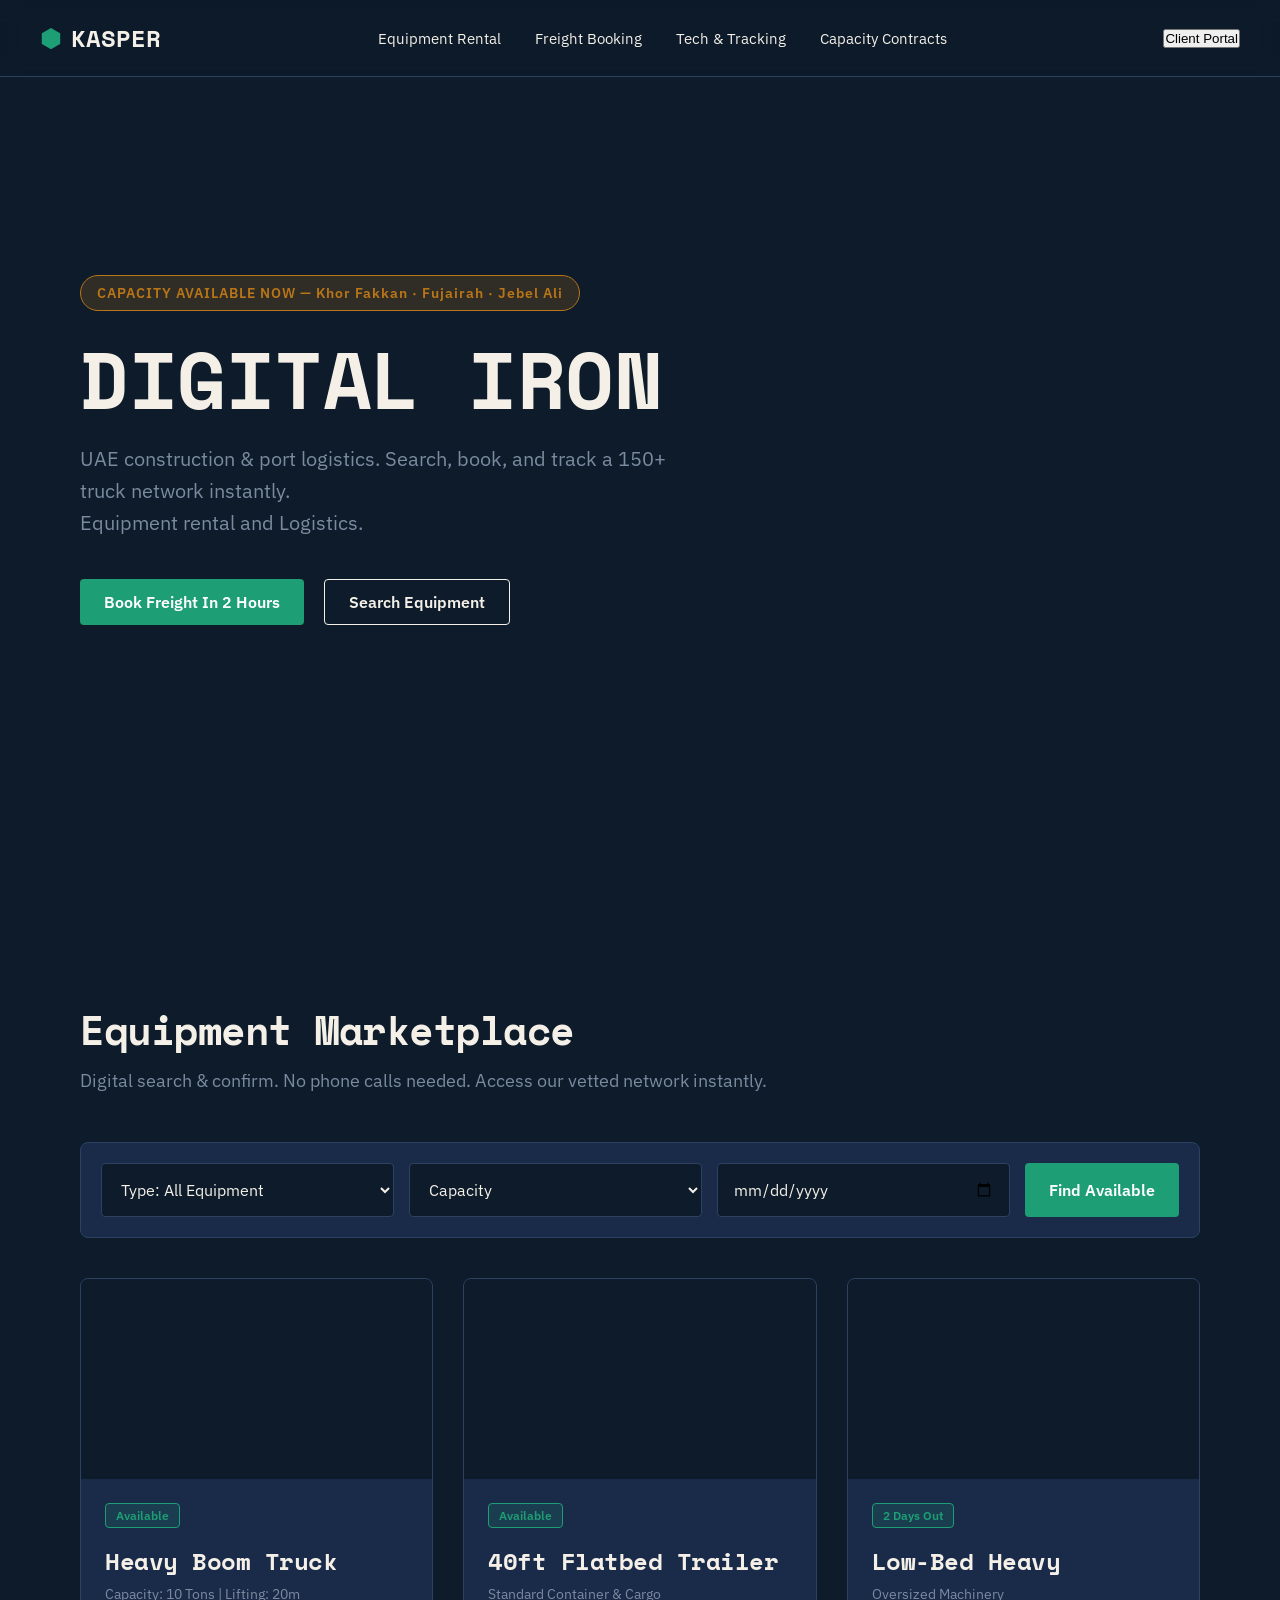
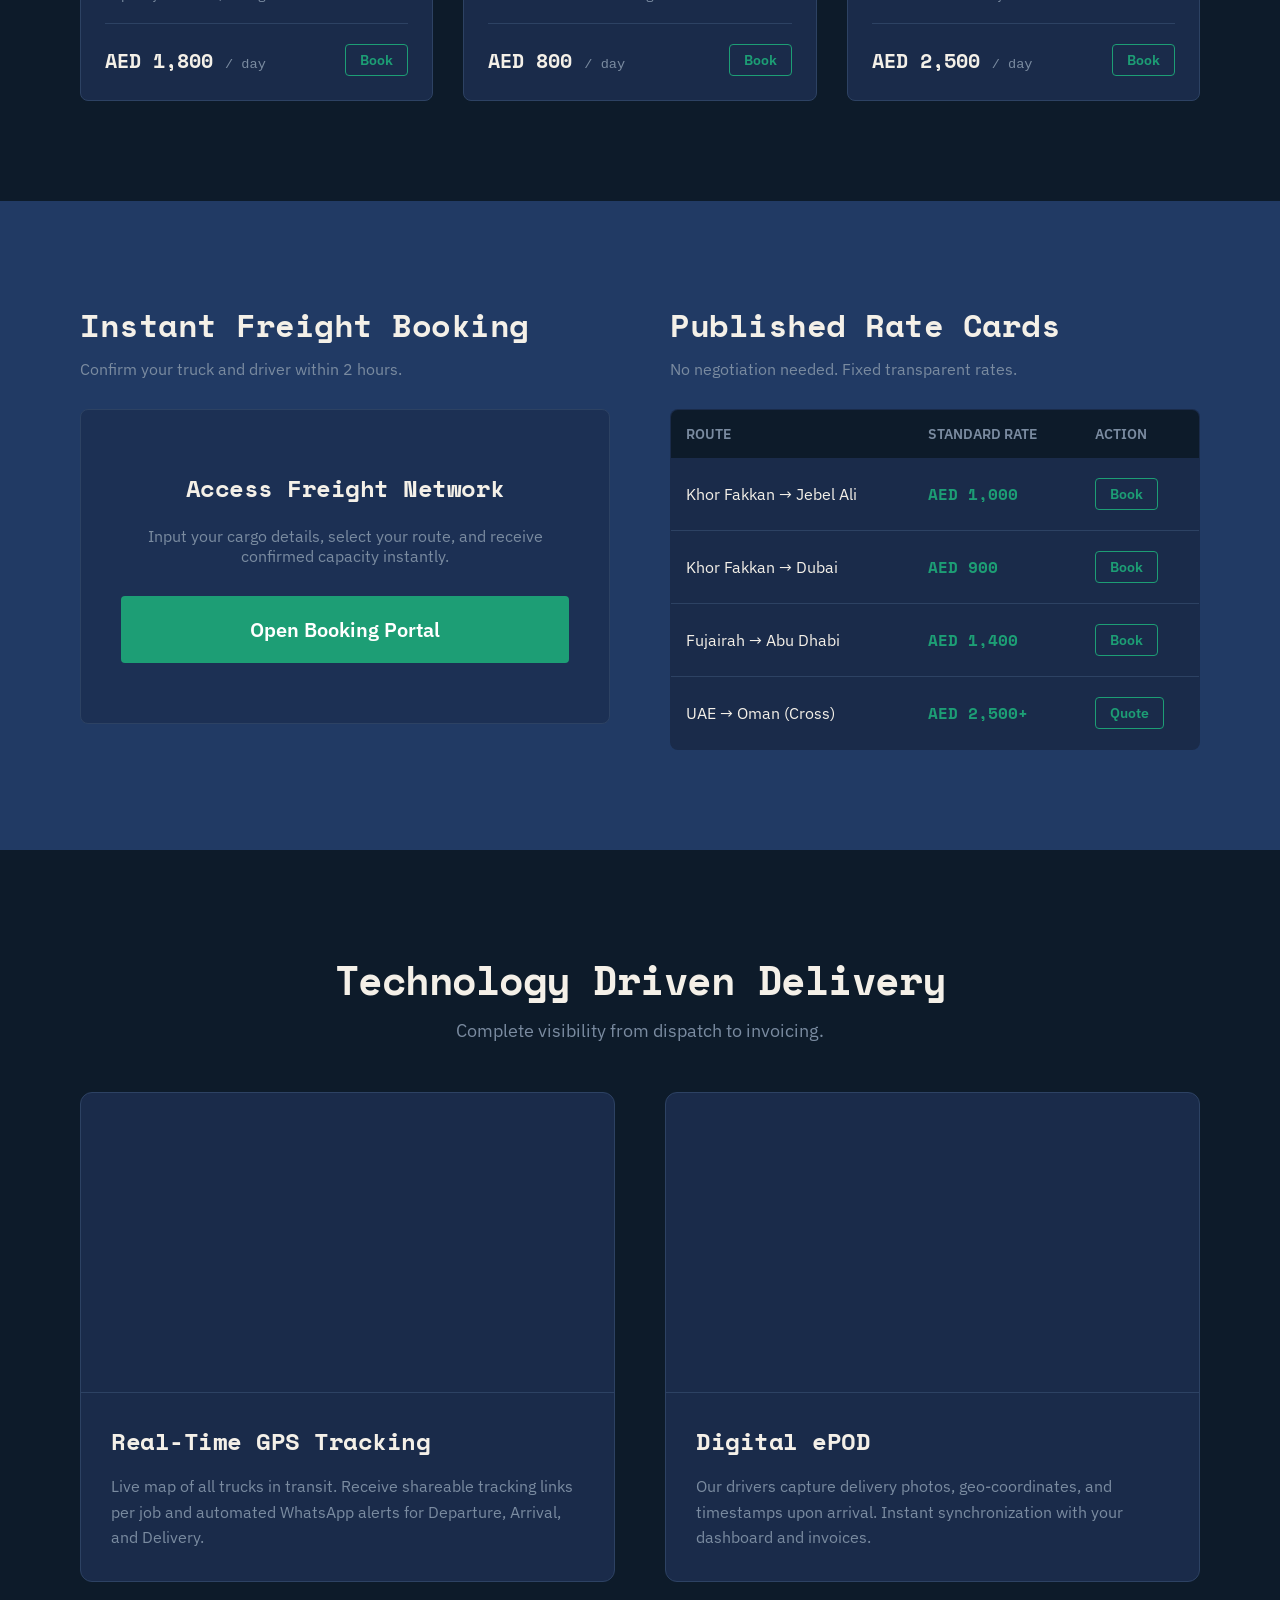
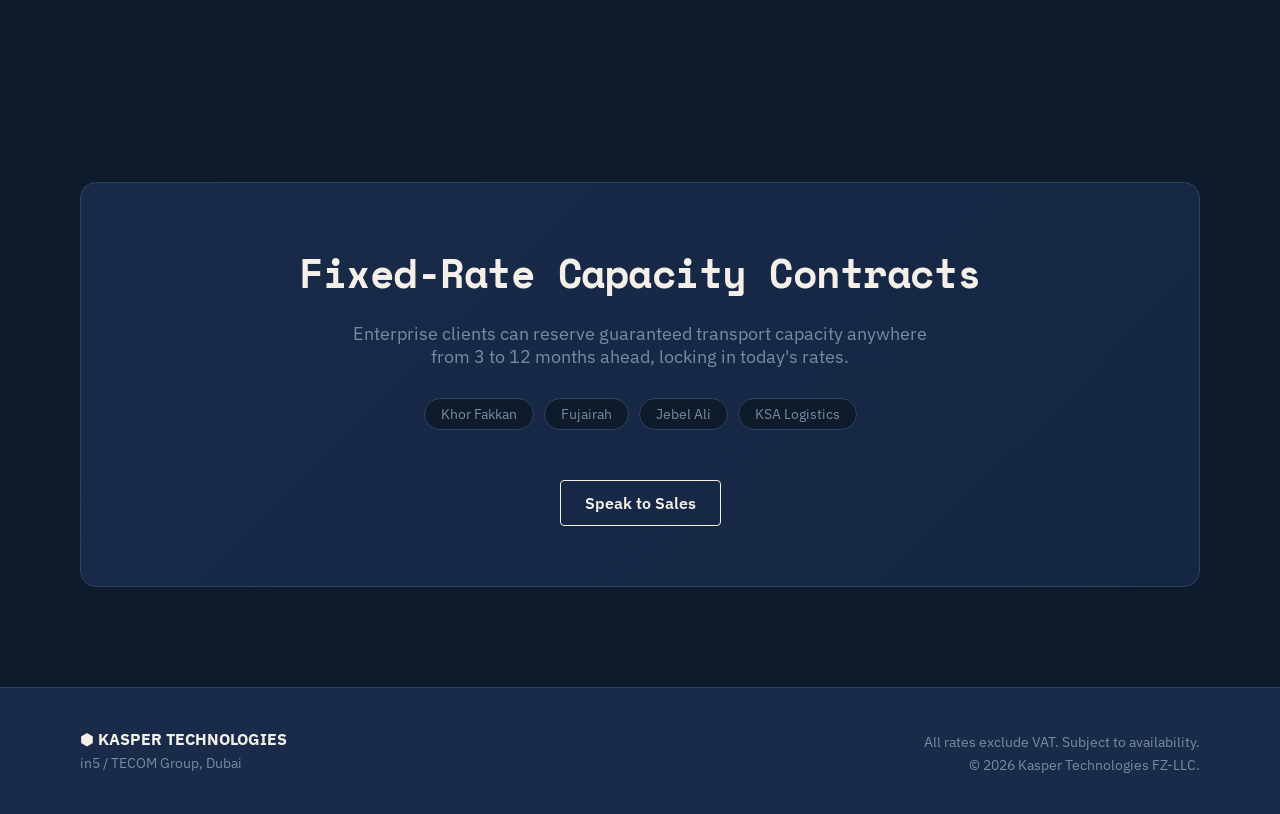
==== commit 1a63926c: "Flatten directory: Client site is now root, Ops is at /ops.html" ====
--- a/index.html
+++ b/index.html
@@ -1,948 +1,215 @@
 <!DOCTYPE html>
 <html lang="en">
 <head>
-<meta charset="UTF-8">
-<meta name="viewport" content="width=device-width, initial-scale=1.0, maximum-scale=1.0">
-<title>Kasper Mobile</title>
-<style>
-/* ── Config ─────────────────────────────────────────────────────── */
-/*  FILL IN BEFORE USE — same values as kasper-db.js               */
-</style>
+    <meta charset="UTF-8">
+    <meta name="viewport" content="width=device-width, initial-scale=1.0">
+    <title>Kasper | Digital Iron Logistics</title>
+    <!-- Fonts -->
+    <link rel="preconnect" href="https://fonts.googleapis.com">
+    <link rel="preconnect" href="https://fonts.gstatic.com" crossorigin>
+    <link href="https://fonts.googleapis.com/css2?family=IBM+Plex+Sans:wght@300;400;600&family=Space+Mono:wght@400;700&display=swap" rel="stylesheet">
+    <link rel="stylesheet" href="css/style.css">
 </head>
 <body>
-<div id="app"></div>
-<script>
-// ════════════════════════════════════════════════════════════════
-// KASPER MOBILE APP — Connected to Supabase
-// ════════════════════════════════════════════════════════════════
-
-// ── CONFIG (fill these in) ────────────────────────────────────────
-const SUPA_URL  = 'https://qxnggifmmozngzguteen.supabase.co';
-const SUPA_KEY  = 'sb_publishable_gUOvqITZjbThOGB6_ZBadg_I7mNT6kM';
-const EMAILJS_SVC  = 'YOUR_EMAILJS_SERVICE_ID';
-const EMAILJS_TPL  = 'YOUR_EMAILJS_TEMPLATE_ID';
-const EMAILJS_KEY  = 'YOUR_EMAILJS_PUBLIC_KEY';
-const SITE_URL  = 'https://YOUR_DOMAIN/portal'; // e.g. https://kasper.ae/portal
-
-// ── Supabase helpers ──────────────────────────────────────────────
-const sb = {
-  h: { 'apikey': SUPA_KEY, 'Authorization': `Bearer ${SUPA_KEY}`, 'Content-Type': 'application/json' },
-  async get(q)    { const r = await fetch(`${SUPA_URL}/rest/v1/${q}`, { headers: this.h }); return r.json(); },
-  async post(t,d) { const r = await fetch(`${SUPA_URL}/rest/v1/${t}`, { method:'POST', headers:{...this.h,'Prefer':'return=representation'}, body:JSON.stringify(d) }); return r.json(); },
-  async patch(q,d){ return fetch(`${SUPA_URL}/rest/v1/${q}`, { method:'PATCH', headers:{...this.h,'Prefer':'return=minimal'}, body:JSON.stringify(d) }); },
-};
-
-// ── EmailJS helper ────────────────────────────────────────────────
-async function sendConfirmationEmail(job) {
-  return new Promise((resolve, reject) => {
-    const script = document.createElement('script');
-    script.src = 'https://cdn.jsdelivr.net/npm/@emailjs/browser@4/dist/email.min.js';
-    script.onload = () => {
-      emailjs.init(EMAILJS_KEY);
-      // Pass the tracking URL to the email template (users can update their EmailJS template text to reflect order confirmed rather than quote)
-      const trackUrl = `${SITE_URL}/track-result.html?job_id=${encodeURIComponent(job.job_code)}`;
-      const svc = job.service_type === 'equipment'
-        ? `Equipment: ${job.equipment_type||''} (${job.duration||''})`
-        : `Freight: ${job.origin||''} → ${job.destination||''}`;
-      emailjs.send(EMAILJS_SVC, EMAILJS_TPL, {
-        to_name:    job.client_name || 'Valued Client',
-        to_email:   job.client_email,
-        job_code:   job.job_code,
-        service:    svc,
-        price:      `AED ${Number(job.quoted_price).toLocaleString()}`,
-        notes:      job.quote_notes || '',
-        approve_url: trackUrl,  // Reusing the same template variable so their EmailJS template doesn't break
-        valid_hours: 'Confirmed',
-      }).then(resolve).catch(reject);
-    };
-    script.onerror = reject;
-    if (!window.emailjs) document.head.appendChild(script);
-    else { emailjs.init(EMAILJS_KEY); resolve(); }
-  });
-}
-
-// ── Design tokens ─────────────────────────────────────────────────
-const C = {
-  bg:'#0D1B2A',surf:'#1A2B4A',surf2:'#213A64',
-  teal:'#1D9E75',tealDim:'rgba(29,158,117,.12)',
-  amber:'#BA7517',amberDim:'rgba(186,117,23,.12)',
-  red:'#E24B4A',text:'#F4F0E8',muted:'#7A8BA0',border:'#2D4263',
-};
-const SL = {
-  label:{enquiry:'Enquiry',quoted:'Quoted',confirmed:'Confirmed',assigned:'Assigned',
-    in_transit:'In Transit',delivered:'Delivered',epod_pending:'ePOD Pending',
-    epod_done:'ePOD Done',invoiced:'Invoiced',paid:'Paid'},
-  color:{enquiry:'#7A8BA0',quoted:'#5B8AF0',confirmed:'#9F7AEA',assigned:'#BA7517',
-    in_transit:'#1D9E75',delivered:'#9F7AEA',epod_pending:'#BA7517',
-    epod_done:'#1D9E75',invoiced:'#5B8AF0',paid:'#1D9E75'},
-};
-
-// ── App state ─────────────────────────────────────────────────────
-let state = {
-  view:'login', driverTab:'home', opsTab:'dashboard', sub:null, selId:null,
-  jobs:[], loading:false, tracking:false, location:null,
-  schedOn:true, schedFrom:'06:00', schedTo:'20:00',
-  epodPhoto:null, epodHasSig:false, busy:false,
-};
-let watchId=null, schedIv=null;
-
-// ── Fleet ─────────────────────────────────────────────────────────
-const FLEET = [
-  { id: 1, name: 'Ahmed Al Rashidi', plate: 'Dubai A 12345', type: 'Flatbed 12m' },
-  { id: 2, name: 'Mohammed Hassan', plate: 'Abu Dhabi B 54321', type: 'Boom Truck 10T' },
-  { id: 3, name: 'Sanjay Kumar', plate: 'Sharjah C 99871', type: 'Curtain Sider 15m' },
-  { id: 4, name: 'Usman Ali', plate: 'Dubai D 76543', type: 'Lowbed 30T' },
-  { id: 5, name: 'Khan Transport LLC', plate: 'Ajman E 11223', type: 'Subcontractor - 3 Ton' }
-];
-
-// ── DOM helpers ───────────────────────────────────────────────────
-const el=(tag,attrs={})=>{
-  const e=document.createElement(tag);
-  for(const[k,v] of Object.entries(attrs)){
-    if(k==='class')e.className=v;
-    else if(k.startsWith('on'))e.addEventListener(k.slice(2).toLowerCase(),v);
-    else if(k==='style'&&typeof v==='object')Object.assign(e.style,v);
-    else e.setAttribute(k,v);
-  }
-  return e;
-};
-const txt=(tag,text,cls='')=>{ const e=el(tag,{class:cls}); e.textContent=text; return e; };
-
-const badge=(s)=>{
-  const col=SL.color[s]||C.muted;
-  const e=el('span',{class:'tag',style:{background:col+'33',color:col,border:`1px solid ${col}55`}});
-  e.textContent=SL.label[s]||s; return e;
-};
-
-const btn=(text,bg,onClick,disabled=false)=>{
-  const b=el('button',{class:'btn',onclick:disabled?null:onClick});
-  b.textContent=text; b.disabled=disabled;
-  b.style.cssText=`background:${disabled?C.border:bg};color:#fff;border-color:${disabled?C.border:bg};opacity:${disabled?.6:1}`;
-  return b;
-};
-
-const outlineBtn=(text,color,onClick,disabled=false)=>{
-  const b=el('button',{class:'btn btn-out',onclick:disabled?null:onClick});
-  b.textContent=text; b.disabled=disabled;
-  b.style.cssText=`color:${disabled?C.muted:color};border-color:${disabled?C.muted:color};background:transparent`;
-  return b;
-};
-
-const card=(style='')=>{const d=el('div',{class:'card'}); if(style)d.style.cssText+=style; return d;};
-
-// ── Location ──────────────────────────────────────────────────────
-function startTracking(){
-  if(state.tracking) return;
-  if(navigator.geolocation){
-    watchId=navigator.geolocation.watchPosition(
-      p=>{state.location={lat:p.coords.latitude.toFixed(5),lng:p.coords.longitude.toFixed(5)};render();},
-      ()=>{state.location={lat:'25.20480',lng:'55.27080'};render();},
-      {enableHighAccuracy:true,timeout:8000,maximumAge:0}
-    );
-  } else state.location={lat:'25.20480',lng:'55.27080'};
-  state.tracking=true; render();
-}
-function stopTracking(){
-  if(watchId)navigator.geolocation.clearWatch(watchId);
-  watchId=null; state.tracking=false; state.location=null; render();
-}
-function inWindow(){
-  if(!state.schedOn) return false;
-  const now=new Date(),cur=now.getHours()*60+now.getMinutes();
-  const[sh,sm]=state.schedFrom.split(':').map(Number);
-  const[eh,em]=state.schedTo.split(':').map(Number);
-  return cur>=sh*60+sm&&cur<eh*60+em;
-}
-function checkSchedule(){
-  if(state.view!=='driver'||!state.schedOn) return;
-  if(inWindow()&&!state.tracking)startTracking();
-  if(!inWindow()&&state.tracking)stopTracking();
-}
-
-// ── Data loading ──────────────────────────────────────────────────
-async function loadJobs(){
-  state.loading=true; render();
-  try{
-    const rows=await sb.get('jobs?order=created_at.desc');
-    state.jobs=Array.isArray(rows)?rows:[];
-  }catch(e){console.error('loadJobs',e);}
-  state.loading=false; render();
-}
-
-async function updateJobStatus(jobCode, updates){
-  await sb.patch(`jobs?job_code=eq.${encodeURIComponent(jobCode)}`, updates);
-  await loadJobs();
-}
-
-function selJob(){ return state.jobs.find(j=>j.job_code===state.selId||j.id===state.selId); }
-
-// ── Signature pad ─────────────────────────────────────────────────
-let sigDrawing=false,sigLast=null;
-function initSig(canvas){
-  if(!canvas)return;
-  canvas.width=600;canvas.height=160;
-  const ctx=canvas.getContext('2d');
-  const xy=e=>{
-    const r=canvas.getBoundingClientRect();
-    const s=e.touches?e.touches[0]:e;
-    return{x:(s.clientX-r.left)*(600/r.width),y:(s.clientY-r.top)*(160/r.height)};
-  };
-  const start=e=>{e.preventDefault();sigDrawing=true;sigLast=xy(e);};
-  const move=e=>{
-    e.preventDefault();if(!sigDrawing)return;
-    const p=xy(e);
-    ctx.strokeStyle='#0D1B2A';ctx.lineWidth=3;ctx.lineCap='round';ctx.lineJoin='round';
-    ctx.beginPath();ctx.moveTo(sigLast.x,sigLast.y);ctx.lineTo(p.x,p.y);ctx.stroke();
-    sigLast=p;state.epodHasSig=true;
-  };
-  const end=()=>{sigDrawing=false;};
-  canvas.addEventListener('mousedown',start);canvas.addEventListener('mousemove',move);
-  canvas.addEventListener('mouseup',end);canvas.addEventListener('mouseleave',end);
-  canvas.addEventListener('touchstart',start,{passive:false});
-  canvas.addEventListener('touchmove',move,{passive:false});
-  canvas.addEventListener('touchend',end);
-}
-
-// ── CSS injection ─────────────────────────────────────────────────
-const css=`*{box-sizing:border-box;margin:0;padding:0;-webkit-tap-highlight-color:transparent}
-body{background:${C.bg};font-family:system-ui,-apple-system,sans-serif;color:${C.text}}
-#app{min-height:100vh;display:flex;flex-direction:column}
-.topbar{background:${C.surf};padding:14px 16px;display:flex;align-items:center;gap:10px;border-bottom:1px solid ${C.border};position:sticky;top:0;z-index:20}
-.back-btn{background:none;border:none;color:${C.teal};cursor:pointer;font-size:28px;line-height:1;padding:0}
-.switch-btn{background:none;border:none;color:${C.muted};font-size:12px;cursor:pointer;padding:4px 8px}
-.topbar-title{flex:1;font-weight:700;font-size:16px;color:${C.text}}
-.bottom-nav{background:${C.surf};border-top:1px solid ${C.border};display:flex;padding:6px 0}
-.nav-btn{flex:1;background:none;border:none;cursor:pointer;padding:4px 2px;display:flex;flex-direction:column;align-items:center;gap:2px}
-.nav-icon{font-size:20px}.nav-label{font-size:10px;font-weight:600}
-.scroll-area{flex:1;overflow-y:auto}
-.pad{padding:16px}
-.card{background:${C.surf};border:1px solid ${C.border};border-radius:12px;padding:14px;margin-bottom:10px}
-.card-teal{border-color:${C.teal};background:${C.tealDim}}
-.card-amber{border-color:${C.amber};background:${C.amberDim}}
-.tag{display:inline-block;font-size:11px;font-weight:600;padding:3px 10px;border-radius:20px;white-space:nowrap}
-.grid2{display:grid;grid-template-columns:1fr 1fr;gap:10px;margin-bottom:10px}
-.lbl{font-size:11px;color:${C.muted};font-weight:700;text-transform:uppercase;letter-spacing:.5px;margin-bottom:4px}
-.btn{width:100%;padding:12px 20px;border-radius:8px;font-size:15px;font-weight:600;cursor:pointer;letter-spacing:.3px;border:1.5px solid;color:#fff}
-.btn-out{background:transparent!important;border-width:1.5px}
-.btn-sm{padding:8px 16px;font-size:13px}
-canvas{display:block;touch-action:none;cursor:crosshair;background:#fff;border-radius:8px;width:100%}
-input,select,textarea{width:100%;background:${C.bg};border:1px solid ${C.border};border-radius:8px;padding:10px 12px;color:${C.text};font-size:15px;font-family:inherit}
-textarea{resize:none;height:76px}
-.sep{height:1px;background:${C.border};margin:10px 0}
-.mono{font-family:monospace}
-.pill{display:flex;align-items:center;gap:8px;border-radius:20px;padding:5px 12px;border:1px solid}
-.dot8{width:8px;height:8px;border-radius:50%;display:inline-block;flex-shrink:0}
-.modal-overlay{position:fixed;inset:0;background:rgba(0,0,0,.7);z-index:100;display:flex;align-items:flex-end;padding:0}
-.modal{background:${C.surf};border-radius:16px 16px 0 0;padding:24px 16px 32px;width:100%;max-height:85vh;overflow-y:auto}
-.loading-pulse{opacity:.5;animation:pulse 1s infinite alternate}
-@keyframes pulse{to{opacity:.2}}`;
-const sEl=document.createElement('style');sEl.textContent=css;document.head.appendChild(sEl);
-
-// ── TOP BAR ───────────────────────────────────────────────────────
-function renderTopBar(title,onBack,right){
-  const bar=el('div',{class:'topbar'});
-  if(onBack){const b=el('button',{class:'back-btn',onclick:onBack});b.textContent='‹';bar.append(b);}
-  const t=txt('span',title,'topbar-title');bar.append(t);
-  if(right)bar.append(right);
-  return bar;
-}
-function switchBtn(){
-  const b=el('button',{class:'switch-btn',onclick:()=>{state.view='login';state.sub=null;stopTracking();render();}});
-  b.textContent='Switch role';return b;
-}
-function refreshBtn(){
-  const b=el('button',{class:'switch-btn',onclick:()=>loadJobs()});
-  b.style.color=C.teal;b.textContent='↻ Refresh';return b;
-}
-
-// ── BOTTOM NAV ────────────────────────────────────────────────────
-function renderBottomNav(tabs,active,onClick){
-  const nav=el('div',{class:'bottom-nav'});
-  tabs.forEach(t=>{
-    const b=el('button',{class:'nav-btn',onclick:()=>onClick(t.key)});
-    const i=txt('span',t.icon,'nav-icon');
-    const l=txt('span',t.label,'nav-label');
-    l.style.color=active===t.key?C.teal:C.muted;
-    b.append(i,l);nav.append(b);
-  });
-  return nav;
-}
-
-// ════════════════════════════════════════════════════════════════
-// LOGIN
-// ════════════════════════════════════════════════════════════════
-function renderLogin(){
-  const d=el('div',{style:{background:C.bg,padding:'40px 24px 24px',minHeight:'100vh'}});
-  const logo=txt('div','⬢ KASPER');logo.style.cssText=`font-size:36px;font-weight:800;color:${C.teal};letter-spacing:3px;text-align:center;margin-bottom:6px`;
-  const sub=txt('div','Digital Iron Logistics');sub.style.cssText=`font-size:14px;color:${C.muted};text-align:center;margin-bottom:48px`;
-  d.append(logo,sub);
-  [{role:'driver',icon:'🚛',title:'Driver',desc:'View jobs · Share location on schedule · Complete ePOD'},
-   {role:'ops',icon:'📡',title:'Operations',desc:'Assign jobs · Send quotes · Track fleet · Manage invoicing'}
-  ].forEach(r=>{
-    const card=el('div',{class:'card',style:{padding:'24px',cursor:'pointer',marginBottom:'14px'}});
-    card.onmouseenter=()=>card.style.borderColor=C.teal;
-    card.onmouseleave=()=>card.style.borderColor=C.border;
-    card.onclick=()=>{state.view=r.role;state.sub=null;loadJobs();checkSchedule();render();};
-    const ico=txt('div',r.icon);ico.style.fontSize='32px';ico.style.marginBottom='10px';
-    const title=txt('div',r.title);title.style.cssText=`font-size:18px;font-weight:700;color:${C.text};margin-bottom:6px`;
-    const desc=txt('div',r.desc);desc.style.cssText=`font-size:13px;color:${C.muted};line-height:1.5`;
-    card.append(ico,title,desc);d.append(card);
-  });
-  const foot=txt('div','Demo — tap a role to continue');foot.style.cssText=`text-align:center;font-size:12px;color:${C.muted};margin-top:16px`;
-  d.append(foot);return d;
-}
-
-// ════════════════════════════════════════════════════════════════
-// DRIVER SCREENS
-// ════════════════════════════════════════════════════════════════
-function renderDriverHome(){
-  const{jobs,tracking,location,schedOn,schedFrom,schedTo,loading}=state;
-  const myJobs=jobs.filter(j=>j.driver_name==='Ahmed Al Rashidi'||j.driverId===1);
-  const active=myJobs.find(j=>j.status==='in_transit');
-  const epodPending=myJobs.filter(j=>j.status==='delivered'&&!j.epod_client_done);
-  const d=el('div',{class:'pad'});
-
-  if(loading){const l=txt('div','Loading jobs…','loading-pulse');l.style.cssText=`color:${C.muted};text-align:center;padding:40px`;d.append(l);return d;}
-
-  // Driver card
-  const dc=el('div',{class:'card card-teal'});
-  const dcTop=el('div',{style:{display:'flex',justifyContent:'space-between',alignItems:'flex-start',marginBottom:'12px'}});
-  const dn=el('div');
-  const dnName=txt('div','Ahmed Al Rashidi');dnName.style.cssText=`font-size:17px;font-weight:700;color:${C.text}`;
-  const dnPlate=txt('div','Dubai A 12345');dnPlate.style.cssText=`font-size:13px;color:${C.muted}`;
-  dn.append(dnName,dnPlate);
-  const dutyTag=txt('span','On Duty','tag');dutyTag.style.cssText=`background:${C.tealDim};color:${C.teal};border:1px solid ${C.teal}33`;
-  dcTop.append(dn,dutyTag);dc.append(dcTop);
-  // Location pill
-  const pill=el('div',{class:tracking?'pill':'pill',style:{background:tracking?C.tealDim:'transparent',borderColor:tracking?C.teal:C.border}});
-  const dot=el('div',{class:'dot8'});dot.style.cssText=`background:${tracking?C.teal:C.muted};${tracking?`box-shadow:0 0 6px ${C.teal}`:''}`;
-  const plText=txt('div',tracking?(location?`${location.lat}, ${location.lng}`:'Locating…'):'Location Off');
-  plText.style.cssText=`font-size:12px;font-weight:600;color:${tracking?C.teal:C.muted}`;
-  pill.append(dot,plText);dc.append(pill);
-  if(schedOn){const si=txt('div',`Auto-share: ${schedFrom} – ${schedTo}  `);si.style.cssText=`font-size:12px;color:${C.muted};margin:8px 0`;const win=txt('span',inWindow()?'● In window':'○ Outside window');win.style.color=inWindow()?C.teal:C.amber;si.append(win);dc.append(si);}
-  const btns=el('div',{style:{display:'flex',gap:'10px',marginTop:'12px'}});
-  const tb=btn(tracking?'■ End Trip':'▶ Start Trip',tracking?C.red:C.teal,()=>{tracking?stopTracking():startTracking();});
-  tb.style.flex='1';
-  const sb2=outlineBtn('⚙ Schedule',C.teal,()=>{state.sub='location';render();});
-  sb2.style.cssText+=';flex:1';
-  btns.append(tb,sb2);dc.append(btns);d.append(dc);
-
-  // Active job
-  if(active){
-    const ac=el('div',{class:'card card-teal',style:{cursor:'pointer'}});
-    ac.onclick=()=>{state.selId=active.job_code;state.sub='job-detail';render();};
-    const at=el('div',{style:{display:'flex',justifyContent:'space-between',marginBottom:'8px'}});
-    const al=txt('span','ACTIVE JOB');al.style.cssText=`font-size:11px;font-weight:700;color:${C.teal}`;
-    at.append(al,badge(active.status));ac.append(at);
-    const ai=txt('div',active.job_code,'mono');ai.style.cssText=`font-size:14px;font-weight:700;color:${C.text};margin-bottom:4px`;
-    const acl=txt('div',active.client_name||active.company_name||'—');acl.style.cssText=`font-size:13px;color:${C.muted};margin-bottom:2px`;
-    const rt=active.service_type==='logistics'?`${active.origin||''} → ${active.destination||''}`:active.equipment_type||'';
-    const arr=txt('div',rt);arr.style.cssText=`font-size:12px;color:${C.muted}`;
-    const tap=txt('div','Tap to manage →');tap.style.cssText=`font-size:11px;font-weight:700;color:${C.teal};margin-top:10px`;
-    ac.append(ai,acl,arr,tap);d.append(ac);
-  } else {
-    const nj=el('div',{class:'card'});nj.style.cssText=`text-align:center;color:${C.muted};padding:20px`;nj.textContent='No active trip right now';d.append(nj);
-  }
-
-  // ePOD alerts
-  if(epodPending.length){
-    const ea=el('div',{class:'card card-amber'});
-    const et=txt('div',`⚠ ${epodPending.length} delivery awaiting ePOD sign-off`);
-    et.style.cssText=`font-size:13px;font-weight:700;color:${C.amber};margin-bottom:10px`;ea.append(et);
-    epodPending.forEach(j=>{
-      const er=el('div',{style:{display:'flex',justifyContent:'space-between',alignItems:'center',marginBottom:'8px'}});
-      const em=el('div');em.append(txt('div',j.job_code,'mono'),txt('div',j.client_name||''));
-      const eb=btn('Sign ePOD',C.teal,()=>{state.selId=j.job_code;state.sub='job-detail';render();});
-      eb.style.cssText='width:auto;padding:6px 14px;font-size:13px;';er.append(em,eb);ea.append(er);
-    });
-    d.append(ea);
-  }
-
-  // All jobs list
-  const jc=el('div',{class:'card'});
-  const jh=txt('div','All My Jobs');jh.style.cssText=`font-size:11px;color:${C.muted};font-weight:700;text-transform:uppercase;letter-spacing:.5px;margin-bottom:12px`;
-  jc.append(jh);
-  (myJobs.length?myJobs:[]).forEach((j,i,arr)=>{
-    const jr=el('div',{style:{display:'flex',justifyContent:'space-between',alignItems:'center',padding:'10px 0',cursor:'pointer',borderBottom:i<arr.length-1?`1px solid ${C.border}`:'none'}});
-    jr.onclick=()=>{state.selId=j.job_code;state.sub='job-detail';render();};
-    const jm=el('div');jm.append(txt('div',j.job_code,'mono'),txt('div',j.client_name||j.company_name||''));
-    jr.append(jm,badge(j.status));jc.append(jr);
-  });
-  d.append(jc);return d;
-}
-
-function renderLocationSettings(){
-  const{schedOn,schedFrom,schedTo,tracking}=state;
-  const d=el('div',{class:'pad'});
-
-  // Schedule card
-  const sc=el('div',{class:'card'});
-  const sTop=el('div',{style:{display:'flex',justifyContent:'space-between',alignItems:'center',marginBottom:'16px'}});
-  const sLabel=el('div');sLabel.append(txt('div','Scheduled Sharing'),txt('div','Auto-share location in your work window'));
-  sLabel.children[0].style.cssText=`font-size:15px;font-weight:700;color:${C.text};margin-bottom:4px`;
-  sLabel.children[1].style.cssText=`font-size:12px;color:${C.muted}`;
-  const toggle=el('label',{style:{position:'relative',display:'inline-block',width:'48px',height:'26px',cursor:'pointer',flexShrink:'0'}});
-  const chk=el('input',{type:'checkbox'});chk.checked=schedOn;chk.style.cssText='opacity:0;width:0;height:0;position:absolute';
-  chk.onchange=()=>{state.schedOn=chk.checked;checkSchedule();render();};
-  const track=el('span');track.style.cssText=`position:absolute;inset:0;border-radius:26px;background:${schedOn?C.teal:C.border};transition:.2s`;
-  const thumb=el('span');thumb.style.cssText=`position:absolute;width:20px;height:20px;background:#fff;border-radius:50%;top:3px;left:${schedOn?'25px':'3px'};transition:.2s`;
-  toggle.append(chk,track,thumb);sTop.append(sLabel,toggle);sc.append(sTop);
-
-  if(schedOn){
-    const sg=el('div',{style:{display:'grid',gridTemplateColumns:'1fr 1fr',gap:'12px',marginTop:'8px',opacity:schedOn?1:.4}});
-    ['schedFrom','schedTo'].forEach((key,i)=>{
-      const g=el('div');
-      const l=txt('div',i===0?'START sharing at':'STOP sharing at','lbl');
-      const inp=el('input',{type:'time'});inp.value=state[key];
-      inp.onchange=e=>{state[key]=e.target.value;checkSchedule();};
-      g.append(l,inp);sg.append(g);
-    });
-    sc.append(sg);
-  }
-  d.append(sc);
-
-  // Manual override
-  const mc=el('div',{class:'card'});
-  mc.append(txt('div','Manual Override'),txt('div','Force-start or stop location sharing regardless of schedule.'));
-  mc.children[0].style.cssText=`font-size:15px;font-weight:700;color:${C.text};margin-bottom:4px`;
-  mc.children[1].style.cssText=`font-size:12px;color:${C.muted};margin-bottom:14px;line-height:1.6`;
-  const mbr=el('div',{style:{display:'flex',gap:'10px'}});
-  const sb3=btn(tracking?'Currently Active':'Start Now',tracking?C.border:C.teal,()=>{if(!tracking)startTracking();},tracking);sb3.style.flex='1';
-  const eb=outlineBtn('Stop Now',C.red,()=>{if(tracking)stopTracking();},!tracking);eb.style.flex='1';
-  mbr.append(sb3,eb);mc.append(mbr);d.append(mc);
-
-  const ic=el('div',{class:'card',style:{fontSize:'12px',color:C.muted,lineHeight:'1.7'}});
-  ic.textContent='Location is shared only during the scheduled window or when manually started. It is visible to your dispatcher and client on the live tracking link.';
-  d.append(ic);return d;
-}
-
-function renderDriverJobDetail(){
-  const j=selJob();if(!j)return el('div');
-  const isMyJob=true;
-  const d=el('div',{class:'pad'});
-  const hdr=el('div',{style:{display:'flex',justifyContent:'space-between',alignItems:'center',marginBottom:'14px'}});
-  hdr.append(txt('span',j.job_code,'mono'),badge(j.status));d.append(hdr);
-
-  const cc=el('div',{class:'card'});cc.append(txt('div','Client','lbl'),txt('div',j.client_name||j.company_name||'—'),txt('div',j.client_email||j.client_phone||'—'));
-  cc.children[1].style.cssText=`font-size:15px;font-weight:600;color:${C.text}`;
-  cc.children[2].style.cssText=`font-size:13px;color:${C.muted}`;
-  d.append(cc);
-
-  const rc=el('div',{class:'card'});rc.append(txt('div','Route','lbl'));
-  const route=j.service_type==='logistics'?`${j.origin||'—'} → ${j.destination||'—'}`:j.equipment_type||'—';
-  rc.append(txt('div',`▲ ${j.origin||j.equipment_type||'—'}`),txt('div',`◉ ${j.destination||j.emirate||'—'}`));
-  rc.children[1].style.cssText=`font-size:13px;color:${C.text};margin-bottom:4px`;
-  rc.children[2].style.cssText=`font-size:13px;color:${C.text}`;d.append(rc);
-
-  const g2=el('div',{class:'grid2'});
-  const pc=el('div',{class:'card'});pc.append(txt('div','Amount','lbl'));
-  const prv=txt('div',j.quoted_price?`AED ${Number(j.quoted_price).toLocaleString()}`:'Pending');
-  prv.style.cssText=`font-size:16px;font-weight:700;color:${C.teal}`;pc.append(prv);
-  const dc2=el('div',{class:'card'});dc2.append(txt('div','Date','lbl'),txt('div',j.pickup_date||j.start_date||'—'));
-  g2.append(pc,dc2);d.append(g2);
-
-  if(j.driver_name){
-    const drv=el('div',{class:'card'});drv.append(txt('div','Driver','lbl'),txt('div',j.driver_name),txt('div',`${j.vehicle_plate||''}  ${j.driver_phone||''}`));
-    drv.children[1].style.cssText=`font-size:14px;font-weight:600;color:${C.text}`;
-    drv.children[2].style.cssText=`font-size:12px;color:${C.muted}`;d.append(drv);
-  }
-
-  // ePOD status
-  if(j.epod_client_done){
-    const ec=el('div',{class:'card card-teal'});ec.append(txt('div','Client ePOD: Signed ✓'),txt('div',j.epod_notes||''));
-    ec.children[0].style.cssText=`font-size:14px;font-weight:700;color:${C.teal}`;d.append(ec);
-  }
-
-  const acts=el('div',{style:{display:'flex',flexDirection:'column',gap:'10px',marginTop:'16px'}});
-  if(j.status==='assigned'){
-    const sb4=btn('▶ Start Trip',C.teal,async()=>{
-      sb4.disabled=true;sb4.textContent='Updating…';
-      await updateJobStatus(j.job_code,{status:'in_transit'});startTracking();
-    });acts.append(sb4);
-  }
-  if(j.status==='in_transit'){
-    const eb=btn('Mark as Delivered',C.amber,async()=>{
-      eb.disabled=true;eb.textContent='Updating…';
-      await updateJobStatus(j.job_code,{status:'delivered'});stopTracking();
-    });acts.append(eb);
-  }
-  if(j.status==='delivered'&&!j.epod_client_done){
-    const ep=btn('Complete ePOD Sign-off →',C.teal,()=>{state.selId=j.job_code;state.sub='epod';state.epodHasSig=false;render();});
-    acts.append(ep);
-  }
-  d.append(acts);return d;
-}
-
-function renderEPODCapture(){
-  const j=selJob();if(!j)return el('div');
-  const d=el('div',{class:'pad'});
-  const jc=el('div',{class:'card',style:{marginBottom:'16px'}});
-  jc.append(txt('div','Completing delivery for'),txt('div',j.job_code,'mono'),txt('div',j.client_name||j.company_name||''));
-  jc.children[0].style.cssText=`font-size:13px;color:${C.muted};margin-bottom:4px`;
-  jc.children[1].style.cssText=`font-size:16px;font-weight:700;color:${C.text};margin-bottom:2px`;
-  d.append(jc);
-
-  // Photo
-  const ph=el('div',{style:{marginBottom:'18px'}});
-  const phl=el('div');phl.innerHTML=`<span style="font-size:14px;font-weight:700;color:${C.text}">Step 1 — Delivery Photo</span> <span style="color:${C.red}">*</span>`;
-  ph.append(phl,txt('div','Take a clear photo at the drop-off point'));
-  ph.children[1].style.cssText=`font-size:12px;color:${C.muted};margin:6px 0 10px`;
-  const photoLabel=el('label',{style:{display:'block',border:`2px dashed ${state.epodPhoto?C.teal:C.border}`,borderRadius:'12px',padding:state.epodPhoto?'8px':'28px',textAlign:'center',cursor:'pointer',background:state.epodPhoto?C.tealDim:'transparent'}});
-  const photoInput=el('input',{type:'file',accept:'image/*',capture:'environment'});photoInput.style.display='none';
-  photoInput.onchange=e=>{
-    const f=e.target.files[0];if(!f)return;
-    const r=new FileReader();r.onload=ev=>{state.epodPhoto=ev.target.result;render();};r.readAsDataURL(f);
-  };
-  if(state.epodPhoto){
-    const img=el('img');img.src=state.epodPhoto;img.style.cssText='width:100%;border-radius:8px;max-height:220px;object-fit:cover;display:block';
-    photoLabel.append(photoInput,img);
-  } else {
-    const plc=el('div');plc.innerHTML=`<div style="font-size:36px;margin-bottom:8px">📷</div><div style="font-size:14px;color:${C.muted};font-weight:600">Take photo</div><div style="font-size:12px;color:${C.muted};margin-top:4px">or upload from gallery</div>`;
-    photoLabel.append(photoInput,plc);
-  }
-  ph.append(photoLabel);d.append(ph);
-
-  // Sig
-  const sg=el('div',{style:{marginBottom:'18px'}});
-  const sgl=el('div');sgl.innerHTML=`<span style="font-size:14px;font-weight:700;color:${C.text}">Step 2 — Your Signature</span> <span style="color:${C.red}">*</span>`;
-  sg.append(sgl,txt('div','Sign to confirm you completed the delivery'));
-  sg.children[1].style.cssText=`font-size:12px;color:${C.muted};margin:6px 0 10px`;
-  const cnv=el('canvas',{id:'sig-canvas'});sg.append(cnv);
-  if(state.epodHasSig){const clr=txt('button','Clear signature');clr.style.cssText=`background:none;border:none;color:${C.amber};font-size:12px;cursor:pointer;padding:4px 0`;clr.onclick=()=>{const c=document.getElementById('sig-canvas');if(c)c.getContext('2d').clearRect(0,0,c.width,c.height);state.epodHasSig=false;};sg.append(clr);}
-  d.append(sg);
-
-  // Notes
-  const nt=el('div',{style:{marginBottom:'20px'}});nt.append(txt('div','Step 3 — Condition Notes (optional)'));nt.children[0].style.cssText=`font-size:14px;font-weight:700;color:${C.text};margin-bottom:6px`;
-  const ta=el('textarea',{id:'epod-notes-input',placeholder:'Any exceptions, damage, or delivery notes…'});nt.append(ta);d.append(nt);
-
-  const canSubmit=state.epodPhoto&&state.epodHasSig&&!state.busy;
-  const sbBtn=btn(state.busy?'Submitting…':'Submit & Generate Client Sign-off Link',canSubmit?C.teal:C.border,async()=>{
-    if(!canSubmit)return;
-    state.busy=true;render();
-    const code=Math.random().toString(36).slice(2,8).toUpperCase();
-    const link=`${SITE_URL}/track-result.html?job_id=${encodeURIComponent(j.job_code)}`;
-    const notes=document.getElementById('epod-notes-input')?.value||'';
-    await updateJobStatus(j.job_code,{status:'epod_pending',epod_client_done:false,epod_client_link:link,epod_notes:notes,epod_timestamp:new Date().toISOString()});
-    state.busy=false;state.sub='epod-success';render();
-  });sbBtn.disabled=!canSubmit;d.append(sbBtn);
-
-  setTimeout(()=>{const c=document.getElementById('sig-canvas');if(c)initSig(c);},50);
-  return d;
-}
-
-function renderEPODSuccess(){
-  const j=selJob();if(!j)return el('div');
-  const d=el('div',{class:'pad'});
-  const hero=el('div',{style:{textAlign:'center',padding:'28px 0 20px'}});
-  hero.append(txt('div','✅'),txt('div','ePOD Submitted'),txt('div','Your delivery is confirmed. The client sign-off link is ready.'));
-  hero.children[0].style.cssText='font-size:56px;margin-bottom:12px';
-  hero.children[1].style.cssText=`font-size:20px;font-weight:700;color:${C.text};margin-bottom:6px`;
-  hero.children[2].style.cssText=`font-size:14px;color:${C.muted};max-width:260px;margin:0 auto`;d.append(hero);
-
-  const lc=el('div',{class:'card card-teal'});
-  lc.append(txt('div','CLIENT SIGN-OFF LINK','lbl'));
-  const lv=txt('div',j.epod_client_link||'—');lv.style.cssText=`font-size:13px;color:${C.teal};word-break:break-all;margin-bottom:12px`;
-  let copied=false;
-  const cp=outlineBtn('Copy Link',C.teal,async()=>{try{await navigator.clipboard.writeText(j.epod_client_link);}catch{}cp.textContent='✓ Copied';setTimeout(()=>cp.textContent='Copy Link',2000);});
-  lc.append(lv,cp);d.append(lc);
-
-  const hb=btn('Back to Home',C.teal,()=>{state.sub=null;state.selId=null;state.driverTab='home';render();});
-  d.append(hb);return d;
-}
-
-// ════════════════════════════════════════════════════════════════
-// OPS SCREENS
-// ════════════════════════════════════════════════════════════════
-function renderOpsDashboard(){
-  const{jobs,loading}=state;
-  const d=el('div',{class:'pad'});
-  if(loading){const l=txt('div','Loading…','loading-pulse');l.style.cssText=`color:${C.muted};text-align:center;padding:40px`;d.append(l);return d;}
-
-  const counts={transit:jobs.filter(j=>j.status==='in_transit').length,
-    assigned:jobs.filter(j=>j.status==='assigned').length,
-    epod:jobs.filter(j=>j.status==='epod_pending').length,
-    enquiry:jobs.filter(j=>j.status==='enquiry').length};
-  const g=el('div',{class:'grid2',style:{marginBottom:'16px'}});
-  [{l:'New Enquiries',v:counts.enquiry,c:'#5B8AF0'},{l:'In Transit',v:counts.transit,c:C.teal},
-   {l:'ePOD Pending',v:counts.epod,c:C.red},{l:'Assigned',v:counts.assigned,c:C.amber}].forEach(s=>{
-    const sc=el('div',{class:'card'});
-    const sv=txt('div',String(s.v));sv.style.cssText=`font-size:30px;font-weight:800;color:${s.c};margin-bottom:4px`;
-    const sl=txt('div',s.l);sl.style.cssText=`font-size:12px;color:${C.muted};font-weight:600`;
-    sc.append(sv,sl);g.append(sc);
-  });d.append(g);
-
-  const lc=el('div',{class:'card'});
-  const lh=txt('div','All Jobs');lh.style.cssText=`font-size:11px;color:${C.muted};font-weight:700;text-transform:uppercase;letter-spacing:.5px;margin-bottom:12px`;lc.append(lh);
-  jobs.forEach((j,i)=>{
-    const r=el('div',{style:{display:'flex',justifyContent:'space-between',alignItems:'center',padding:'10px 0',borderBottom:i<jobs.length-1?`1px solid ${C.border}`:'none',cursor:'pointer'}});
-    r.onclick=()=>{state.selId=j.job_code;state.sub='ops-job-detail';render();};
-    const m=el('div');m.append(txt('div',j.job_code,'mono'),txt('div',j.client_name||j.company_name||'—'));
-    m.children[0].style.cssText=`font-size:13px;font-weight:600;color:${C.text}`;
-    m.children[1].style.cssText=`font-size:12px;color:${C.muted}`;
-    r.append(m,badge(j.status));lc.append(r);
-  });
-  if(!jobs.length){const nj=txt('div','No jobs yet. Waiting for bookings…');nj.style.cssText=`color:${C.muted};font-size:14px;text-align:center;padding:20px`;lc.append(nj);}
-  d.append(lc);return d;
-}
-
-function renderOpsJobs(){
-  const{jobs,loading}=state;
-  const d=el('div',{class:'pad'});
-  if(loading){const l=txt('div','Loading…','loading-pulse');l.style.cssText=`color:${C.muted};text-align:center;padding:40px`;d.append(l);return d;}
-
-  const groups=[{key:'enquiry',label:'New Enquiries'},{key:'quoted',label:'Quoted'},{key:'confirmed',label:'Confirmed'},
-    {key:'assigned',label:'Assigned'},{key:'in_transit',label:'In Transit'},{key:'delivered',label:'Delivered'},
-    {key:'epod_pending',label:'ePOD Pending'},{key:'invoiced',label:'Invoiced'}];
-  groups.forEach(g=>{
-    const list=jobs.filter(j=>j.status===g.key);if(!list.length)return;
-    const gh=el('div',{style:{display:'flex',alignItems:'center',gap:'8px',marginBottom:'10px'}});
-    const gl=txt('span',g.label);gl.style.cssText=`font-size:11px;color:${C.muted};font-weight:700;text-transform:uppercase;letter-spacing:.5px`;
-    const gc=txt('span',String(list.length),'tag');gc.style.cssText=`background:${SL.color[g.key]||C.muted}22;color:${SL.color[g.key]||C.muted}`;
-    gh.append(gl,gc);d.append(gh);
-    list.forEach(j=>{
-      const jc=el('div',{class:'card',style:{marginBottom:'8px',cursor:'pointer'}});
-      jc.onclick=()=>{state.selId=j.job_code;state.sub='ops-job-detail';render();};
-      const jh=el('div',{style:{display:'flex',justifyContent:'space-between',marginBottom:'6px'}});
-      jh.append(txt('span',j.job_code,'mono'),badge(j.status));
-      const rt=j.service_type==='logistics'?`${j.origin||'—'} → ${j.destination||'—'}`:j.equipment_type||'—';
-      const jcl=txt('div',j.client_name||j.company_name||'—');jcl.style.cssText=`font-size:13px;color:${C.text};margin-bottom:2px`;
-      const jrt=txt('div',rt);jrt.style.cssText=`font-size:12px;color:${C.muted}`;
-      jc.append(jh,jcl,jrt);d.append(jc);
-    });
-  });
-  return d;
-}
-
-// ── OPS JOB DETAIL (with quote-send) ─────────────────────────────
-function renderOpsJobDetail(){
-  const j=selJob();if(!j)return el('div');
-  const d=el('div',{class:'pad'});
-  const hdr=el('div',{style:{display:'flex',justifyContent:'space-between',alignItems:'center',marginBottom:'14px'}});
-  hdr.append(txt('span',j.job_code,'mono'),badge(j.status));d.append(hdr);
-
-  const g2=el('div',{class:'grid2'});
-  const cc=el('div',{class:'card'});cc.append(txt('div','CLIENT','lbl'),txt('div',j.client_name||j.company_name||'—'),txt('div',j.client_phone||'—'),txt('div',j.client_email||'—'));
-  cc.children[1].style.cssText=`font-size:13px;font-weight:600;color:${C.text}`;
-  cc.children[2].style.cssText=`font-size:12px;color:${C.muted}`;
-  cc.children[3].style.cssText=`font-size:12px;color:${C.teal}`;
-  const sc=el('div',{class:'card'});
-  sc.append(txt('div','SERVICE','lbl'),txt('div',j.service_type==='equipment'?'Equipment Rental':'Freight Booking'));
-  if(j.quoted_price){const pr=txt('div',`AED ${Number(j.quoted_price).toLocaleString()}`);pr.style.cssText=`font-size:16px;font-weight:700;color:${C.teal};margin-top:4px`;sc.append(pr);}
-  g2.append(cc,sc);d.append(g2);
-
-  const rc=el('div',{class:'card'});
-  const rt=j.service_type==='logistics'?`${j.origin||'—'} → ${j.destination||'—'}`:j.equipment_type||'—';
-  rc.append(txt('div','ROUTE / SERVICE','lbl'),txt('div',rt));
-  rc.children[1].style.cssText=`font-size:14px;color:${C.text}`;d.append(rc);
-
-  // Timeline
-  const tc=el('div',{class:'card'});tc.append(txt('div','TIMELINE','lbl'));
-  const steps=['enquiry','quoted','confirmed','assigned','in_transit','delivered','epod_pending','invoiced'];
-  const labels=['Enquiry','Quoted','Confirmed','Assigned','In Transit','Delivered','ePOD Pending','Invoiced'];
-  const curIdx=steps.indexOf(j.status);
-  steps.forEach((s,i)=>{
-    const r=el('div',{style:{display:'flex',gap:'12px',marginBottom:i<steps.length-1?'10px':'0'}});
-    const lft=el('div',{style:{display:'flex',flexDirection:'column',alignItems:'center'}});
-    const dot=el('div');dot.style.cssText=`width:10px;height:10px;border-radius:50%;background:${i<=curIdx?C.teal:C.border};flex-shrink:0;margin-top:3px`;
-    lft.append(dot);
-    if(i<steps.length-1){const ln=el('div');ln.style.cssText=`width:1px;flex:1;background:${i<curIdx?C.teal:C.border};min-height:14px;margin-top:2px`;lft.append(ln);}
-    const lb=txt('div',labels[i]);lb.style.cssText=`font-size:13px;color:${i<=curIdx?C.text:C.muted};font-weight:${i===curIdx?'600':'400'};padding-bottom:${i<steps.length-1?'6px':'0'}`;
-    r.append(lft,lb);tc.append(r);
-  });
-  d.append(tc);
-
-  // ── Action buttons ────────────────────────────────────────────
-  const acts=el('div',{style:{display:'flex',flexDirection:'column',gap:'10px',marginTop:'4px'}});
-
-  // 1-CLICK APPROVE (Bypassing external client quote)
-  if(j.status==='enquiry'||j.status==='quoted'){
-    const apc = el('div',{class:'card',style:{borderColor:C.teal,background:C.tealDim,marginTop:'10px'}});
-    apc.append(txt('div','APPROVE & GENERATE PO','lbl'));
-    
-    const inpRate = el('input',{type:'number',placeholder:'Final Price (AED)',style:{marginBottom:'10px',marginTop:'6px'}});
-    if(j.quoted_price) inpRate.value = j.quoted_price;
-    
-    const inpNote = el('input',{type:'text',placeholder:'Internal Notes (optional)',style:{marginBottom:'10px'}});
-    if(j.quote_notes) inpNote.value = j.quote_notes;
-    
-    const hasEmail=!!j.client_email;
-    const emailInfo=txt('div',hasEmail?`✓ Will email Confirmation PDF to: ${j.client_email}`:`⚠ No email on file — share tracking link manually.`);
-    emailInfo.style.cssText=`font-size:11.5px;color:${hasEmail?C.teal:C.amber};margin-bottom:14px;`;
-    
-    let sending=false;
-    const ab = btn('✓ Approve & Generate PO ➔',C.teal,async()=>{
-      if(sending)return;
-      const price=parseFloat(inpRate.value);
-      if(!price||price<=0){inpRate.style.borderColor=C.red;return;}
-      sending=true;ab.textContent='Approving…';ab.disabled=true;
-      
-      const updatedJob={
-        ...j, quoted_price:price, quote_notes:inpNote.value||null,
-        status:'confirmed', quote_sent_at:new Date().toISOString()
-      };
-      
-      await sb.patch(`jobs?job_code=eq.${encodeURIComponent(j.job_code)}`, {
-        quoted_price:price, quote_notes:inpNote.value||null,
-        status:'confirmed', quote_sent_at:new Date().toISOString()
-      });
-
-      if(hasEmail){
-        try{ await sendConfirmationEmail(updatedJob); }
-        catch(e){ console.warn('Email failed',e); }
-      }
-      state.sub=null; await loadJobs();
-    });
-    
-    apc.append(inpRate, inpNote, emailInfo, ab);
-    d.append(apc);
-  }
-
-  // Assign driver (confirmed)
-  if(j.status==='confirmed'){
-    const ab=btn('Assign Driver',C.amber,()=>openAssignModal(j));acts.append(ab);
-  }
-
-  // In transit → delivered
-  if(j.status==='in_transit'){
-    const db=btn('Mark Delivered',C.amber,async()=>{
-      db.disabled=true;db.textContent='Updating…';
-      await updateJobStatus(j.job_code,{status:'delivered'});state.sub=null;
-    });acts.append(db);
-  }
-
-  // Generate invoice after ePOD
-  if(j.status==='epod_pending'&&j.epod_client_done){
-    const ib=btn('Generate & Send Invoice',C.teal,async()=>{
-      ib.disabled=true;ib.textContent='Updating…';
-      await updateJobStatus(j.job_code,{status:'invoiced'});
-    });acts.append(ib);
-  }
-
-  d.append(acts);return d;
-}
-
-
-// ── ASSIGN DRIVER MODAL ───────────────────────────────────────────
-function openAssignModal(job) {
-  const overlay=el('div',{class:'modal-overlay'});
-  const modal=el('div',{class:'modal',style:{padding:'16px'}});
-  
-  modal.append(txt('div','Assign Vehicle'));
-  modal.children[0].style.cssText=`font-size:18px;font-weight:700;color:${C.text};margin-bottom:16px`;
-
-  // 7-day calendar header
-  const calHeader = el('div', {style:{display:'flex', width:'100%', marginBottom:'8px'}});
-  const vcol = el('div', {style:{width:'110px', flexShrink:0}}); 
-  calHeader.append(vcol);
-  const now = new Date();
-  for(let i=0; i<7; i++){
-    const d=new Date(now); d.setDate(now.getDate()+i);
-    const day = txt('div', d.toLocaleDateString('en-US',{weekday:'short'}));
-    const dt = txt('div', d.getDate());
-    const cell = el('div', {style:{flex:1, textAlign:'center', fontSize:'10px', color:C.muted}});
-    cell.append(day, dt);
-    calHeader.append(cell);
-  }
-  modal.append(calHeader);
-
-  // Vehicle Rows
-  const vrw = el('div', {style:{display:'flex', flexDirection:'column', gap:'8px', marginBottom:'20px'}});
-  let selectedVehicle = null;
-  const updateSelection = () => {
-    Array.from(vrw.children).forEach(r => {
-      const isSel = selectedVehicle && r.dataset.vid == selectedVehicle.id;
-      r.style.borderColor = isSel ? C.teal : C.border;
-      r.style.background = isSel ? C.tealDim : C.surf;
-    });
-  };
-
-  FLEET.forEach(v => {
-    const row = el('div', {class:'card', style:{display:'flex', alignItems:'center', padding:'8px 4px', cursor:'pointer', margin:0, borderWidth:'2px'}});
-    row.dataset.vid = v.id;
-    row.onclick = () => { selectedVehicle = v; updateSelection(); };
-
-    const info = el('div', {style:{width:'110px', flexShrink:0, padding:'0 4px'}});
-    const name = txt('div', v.name); 
-    name.style.cssText = `font-size:12px;font-weight:700;color:${C.text};white-space:nowrap;overflow:hidden;text-overflow:ellipsis`;
-    const typ = txt('div', v.type); 
-    typ.style.cssText = `font-size:10px;color:${C.muted};white-space:nowrap;overflow:hidden;text-overflow:ellipsis`;
-    info.append(name, typ);
-    row.append(info);
-
-    // Fake availability blocks
-    for(let i=0; i<7; i++){
-      const isAvail = (v.id * i + new Date().getDate()) % 5 !== 0; 
-      const cell = el('div', {style:{flex:1, padding:'2px'}});
-      const box = el('div', {style:{width:'100%', height:'20px', borderRadius:'4px', background:isAvail?C.tealDim:C.red}});
-      if(isAvail) box.style.border=`1px solid ${C.teal}55`;
-      else box.style.opacity='0.4';
-      cell.append(box);
-      row.append(cell);
-    }
-    vrw.append(row);
-  });
-  modal.append(vrw);
-
-  // Tracking link input
-  const l=txt('div','Traccar GPS Link (optional)','lbl');l.style.marginBottom='6px';
-  const traccar_link=el('input',{type:'url',placeholder:'https://traccar.kasper.ae/share/abc123'});
-  traccar_link.style.marginBottom='16px';
-  if(job.traccar_link) traccar_link.value = job.traccar_link;
-  modal.append(l, traccar_link);
-
-  const assignBtn=btn('Assign & Notify',C.teal,async()=>{
-    if(!selectedVehicle){ alert('Please select a vehicle from the calendar.'); return; }
-    assignBtn.disabled=true;assignBtn.textContent='Saving…';
-    
-    await sb.patch(`jobs?job_code=eq.${encodeURIComponent(job.job_code)}`,{
-      driver_name: selectedVehicle.name,
-      vehicle_plate: selectedVehicle.plate,
-      driver_phone: '+971 50 000 0000',
-      traccar_link: traccar_link.value || null,
-      status:'assigned',
-    });
-    
-    overlay.remove();
-    await loadJobs();
-  });
-  
-  const cancelBtn=outlineBtn('Cancel',C.muted,()=>overlay.remove());
-  const btnRow=el('div',{style:{display:'flex',gap:'10px'}});
-  btnRow.append(cancelBtn,assignBtn);assignBtn.style.flex='1';cancelBtn.style.flex='1';
-  modal.append(btnRow);overlay.append(modal);
-  document.getElementById('app').append(overlay);
-}
-
-// ─── FLEET SCREEN ─────────────────────────────────────────────────
-function renderOpsFleet(){
-  const{jobs}=state;
-  const d=el('div',{class:'pad'});
-
-  // Minimal UAE map
-  const mc=el('div',{class:'card',style:{padding:'0',overflow:'hidden',marginBottom:'14px'}});
-  const mv=el('div',{style:{position:'relative',width:'100%',paddingBottom:'60%',background:'#07111C'}});
-  const hl=txt('div','UAE — LIVE FLEET VIEW');hl.style.cssText=`position:absolute;top:10px;left:14px;font-size:9px;color:${C.muted};font-weight:700;letter-spacing:1px`;mv.append(hl);
-  // City labels
-  [{n:'Dubai',x:62,y:68},{n:'Abu Dhabi',x:22,y:82},{n:'Sharjah',x:68,y:52},{n:'Fujairah',x:88,y:26}].forEach(c=>{
-    const cl=txt('div',c.n);cl.style.cssText=`position:absolute;left:${c.x}%;top:${c.y}%;font-size:9px;color:${C.muted};opacity:.6`;mv.append(cl);
-  });
-  // Grid lines
-  [25,50,75].forEach(x=>{const l=el('div');l.style.cssText=`position:absolute;left:${x}%;top:0;bottom:0;width:1px;background:${C.border};opacity:.3`;mv.append(l);});
-  [33,66].forEach(y=>{const l=el('div');l.style.cssText=`position:absolute;top:${y}%;left:0;right:0;height:1px;background:${C.border};opacity:.3`;mv.append(l);});
-  // Driver dots from live jobs
-  const drivers=new Map();
-  jobs.filter(j=>j.driver_name&&['assigned','in_transit'].includes(j.status)).forEach(j=>{
-    if(!drivers.has(j.driver_name)) drivers.set(j.driver_name,{job:j,active:j.status==='in_transit'});
-  });
-  const positions=[{x:62,y:58},{x:28,y:74},{x:72,y:38}];
-  let pi=0;
-  drivers.forEach((data,name)=>{
-    const pos=positions[pi++]||{x:50,y:50};
-    const dv=el('div');dv.style.cssText=`position:absolute;left:${pos.x}%;top:${pos.y}%;transform:translate(-50%,-50%)`;
-    const lb=txt('div',name.split(' ')[0]+(data.active?' 🔴':''));lb.style.cssText=`position:absolute;bottom:100%;left:50%;transform:translateX(-50%);background:${C.surf2};border:1px solid ${C.border};border-radius:6px;padding:2px 7px;font-size:9px;color:${C.text};white-space:nowrap;margin-bottom:4px`;
-    const dot=el('div');dot.style.cssText=`width:14px;height:14px;border-radius:50%;background:${data.active?C.teal:C.muted};border:2px solid #fff;${data.active?`box-shadow:0 0 10px ${C.teal}88`:''}`;
-    dv.append(lb,dot);mv.append(dv);
-  });
-  mc.append(mv);d.append(mc);
-
-  // Driver list
-  const seen=new Set();
-  jobs.filter(j=>j.driver_name).forEach(j=>{
-    if(seen.has(j.driver_name))return;seen.add(j.driver_name);
-    const isActive=j.status==='in_transit';
-    const dc=el('div',{class:'card',style:{marginBottom:'10px'}});
-    const dt=el('div',{style:{display:'flex',justifyContent:'space-between',alignItems:'center',marginBottom:'6px'}});
-    const dm=el('div');dm.append(txt('div',j.driver_name),txt('div',j.vehicle_plate||'—'));
-    dm.children[0].style.cssText=`font-size:14px;font-weight:700;color:${C.text}`;
-    dm.children[1].style.cssText=`font-size:12px;color:${C.muted};margin-top:2px`;
-    const ds=txt('span',isActive?'● Active':'○ Idle','tag');
-    ds.style.cssText=`background:${isActive?C.tealDim:`${C.border}44`};color:${isActive?C.teal:C.muted};border:1px solid ${isActive?C.teal:C.border}`;
-    dt.append(dm,ds);dc.append(dt);
-    if(j.destination){const ji=txt('div',`→ ${j.destination.split(',')[0]}`);ji.style.cssText=`font-size:12px;color:${C.muted}`;dc.append(ji);}
-    d.append(dc);
-  });
-  if(!seen.size){const nj=txt('div','No drivers assigned yet.');nj.style.cssText=`color:${C.muted};text-align:center;padding:20px`;d.append(nj);}
-  return d;
-}
-
-// ════════════════════════════════════════════════════════════════
-// MAIN RENDER
-// ════════════════════════════════════════════════════════════════
-function render(){
-  const app=document.getElementById('app');
-  // Remove modals before full re-render
-  const modals=app.querySelectorAll('.modal-overlay');
-  app.innerHTML='';
-  modals.forEach(m=>app.append(m));
-
-  app.style.cssText='min-height:100vh;display:flex;flex-direction:column;background:'+C.bg;
-
-  const{view,sub,driverTab,opsTab}=state;
-  if(view==='login'){app.append(renderLogin());return;}
-
-  const getTitle=()=>{
-    if(sub==='job-detail'){const j=selJob();return j?j.job_code:'Job Detail';}
-    if(sub==='ops-job-detail'){const j=selJob();return j?j.job_code:'Job Detail';}
-    if(sub==='location') return 'Location Settings';
-    if(sub==='epod')return 'ePOD Sign-off';
-    if(sub==='epod-success')return 'ePOD Submitted';
-    if(view==='driver')return driverTab==='home'?'My Dashboard':driverTab==='jobs'?'My Jobs':'Location';
-    return opsTab==='dashboard'?'Ops Dashboard':opsTab==='jobs'?'All Jobs':'Fleet Tracker';
-  };
-
-  const onBack=sub?()=>{state.sub=null;state.selId=null;render();}:null;
-  const rightEl=sub?null:(view==='ops'?refreshBtn():switchBtn());
-
-  app.append(renderTopBar(getTitle(),onBack,rightEl));
-
-  const scroll=el('div',{class:'scroll-area',style:{flex:'1',overflowY:'auto',paddingBottom:'16px'}});
-
-  if(view==='driver'){
-    if(sub==='job-detail')scroll.append(renderDriverJobDetail());
-    else if(sub==='location')scroll.append(renderLocationSettings());
-    else if(sub==='epod')scroll.append(renderEPODCapture());
-    else if(sub==='epod-success')scroll.append(renderEPODSuccess());
-    else if(driverTab==='home')scroll.append(renderDriverHome());
-    else if(driverTab==='jobs'){
-      const pd=el('div',{class:'pad'});
-      const myJobs=state.jobs.filter(j=>j.driver_name==='Ahmed Al Rashidi');
-      myJobs.forEach(j=>{
-        const jc=el('div',{class:'card',style:{marginBottom:'10px',cursor:'pointer'}});
-        jc.onclick=()=>{state.selId=j.job_code;state.sub='job-detail';render();};
-        const jh=el('div',{style:{display:'flex',justifyContent:'space-between',marginBottom:'6px'}});
-        jh.append(txt('span',j.job_code,'mono'),badge(j.status));
-        const rt=j.service_type==='logistics'?`${j.origin||'—'} → ${j.destination||'—'}`:j.equipment_type||'—';
-        jc.append(jh,txt('div',j.client_name||j.company_name||'—'),txt('div',rt));
-        jc.children[2].style.cssText=`font-size:13px;color:${C.text};margin-bottom:2px`;
-        jc.children[3].style.cssText=`font-size:12px;color:${C.muted}`;pd.append(jc);
-      });
-      if(!myJobs.length){const nj=txt('div','No jobs assigned yet.');nj.style.cssText=`color:${C.muted};text-align:center;padding:40px`;pd.append(nj);}
-      scroll.append(pd);
-    } else scroll.append(renderLocationSettings());
-  } else {
-    if(sub==='ops-job-detail')scroll.append(renderOpsJobDetail());
-    else if(opsTab==='dashboard')scroll.append(renderOpsDashboard());
-    else if(opsTab==='jobs')scroll.append(renderOpsJobs());
-    else scroll.append(renderOpsFleet());
-  }
-
-  app.append(scroll);
-
-  if(!sub){
-    const tabs=view==='driver'
-      ?[{key:'home',label:'Home',icon:'⌂'},{key:'jobs',label:'My Jobs',icon:'📋'},{key:'location',label:'Location',icon:'📍'}]
-      :[{key:'dashboard',label:'Dashboard',icon:'◈'},{key:'jobs',label:'Jobs',icon:'☰'},{key:'fleet',label:'Fleet',icon:'◉'}];
-    const active=view==='driver'?state.driverTab:state.opsTab;
-    app.append(renderBottomNav(tabs,active,k=>{
-      if(view==='driver')state.driverTab=k; else state.opsTab=k; render();
-    }));
-  }
-}
-
-// ── Boot ─────────────────────────────────────────────────────────
-render();
-if(schedIv)clearInterval(schedIv);
-schedIv=setInterval(checkSchedule,60000);
-</script>
+    <!-- Navbar -->
+    <nav class="navbar">
+        <div class="logo">
+            <span class="icon">⬢</span> KASPER
+        </div>
+        <div class="nav-links">
+            <a href="#equipment">Equipment Rental</a>
+            <a href="#freight">Freight Booking</a>
+            <a href="#technology">Tech & Tracking</a>
+            <a href="#contracts">Capacity Contracts</a>
+        </div>
+        <button class="nav-cta">Client Portal</button>
+    </nav>
+
+    <!-- Hero Section -->
+    <header class="hero">
+        <div class="hero-content">
+            <div class="amber-badge">CAPACITY AVAILABLE NOW — Khor Fakkan · Fujairah · Jebel Ali</div>
+            <h1 class="hero-title">DIGITAL IRON</h1>
+            <p class="hero-subtitle">UAE construction & port logistics. Search, book, and track a 150+ truck network instantly.<br/>Equipment rental and Logistics.</p>
+            <div class="hero-buttons">
+                <button class="btn btn-primary" onclick="window.location.href='book.html?type=logistics'">Book Freight In 2 Hours</button>
+                <button class="btn btn-secondary" onclick="window.location.href='book.html?type=equipment'">Search Equipment</button>
+            </div>
+        </div>
+        <div class="hero-background"></div>
+    </header>
+
+    <!-- Equipment Rental Section -->
+    <section id="equipment" class="section">
+        <div class="section-header">
+            <h2>Equipment Marketplace</h2>
+            <p>Digital search & confirm. No phone calls needed. Access our vetted network instantly.</p>
+        </div>
+        
+        <div class="search-bar">
+            <select class="search-input">
+                <option>Type: All Equipment</option>
+                <option>Boom Truck</option>
+                <option>Flatbed</option>
+                <option>Low-bed Trailer</option>
+                <option>Generator</option>
+            </select>
+            <select class="search-input">
+                <option>Capacity</option>
+                <option>40ft</option>
+                <option>20ft</option>
+                <option>Standard</option>
+            </select>
+            <input type="date" class="search-input" />
+            <button class="btn btn-primary" onclick="window.location.href='book.html?type=equipment'">Find Available</button>
+        </div>
+
+        <div class="equipment-grid">
+            <div class="equipment-card">
+                <div class="img-wrapper" id="boom-truck-img"></div>
+                <div class="card-content">
+                    <div class="badge-available">Available</div>
+                    <h3>Heavy Boom Truck</h3>
+                    <p class="specs">Capacity: 10 Tons | Lifting: 20m</p>
+                    <div class="price-row">
+                        <span>AED 1,800 <small>/ day</small></span>
+                        <button class="btn btn-outline btn-sm" onclick="window.location.href='book.html?type=equipment&item=boom-truck'">Book</button>
+                    </div>
+                </div>
+            </div>
+            
+            <div class="equipment-card">
+                <div class="img-wrapper" id="flatbed-truck-img"></div>
+                <div class="card-content">
+                    <div class="badge-available">Available</div>
+                    <h3>40ft Flatbed Trailer</h3>
+                    <p class="specs">Standard Container & Cargo</p>
+                    <div class="price-row">
+                        <span>AED 800 <small>/ day</small></span>
+                        <button class="btn btn-outline btn-sm" onclick="window.location.href='book.html?type=equipment&item=flatbed'">Book</button>
+                    </div>
+                </div>
+            </div>
+            
+            <div class="equipment-card">
+                <div class="img-wrapper" id="lowbed-truck-img"></div>
+                <div class="card-content">
+                    <div class="badge-available">2 Days Out</div>
+                    <h3>Low-Bed Heavy</h3>
+                    <p class="specs">Oversized Machinery</p>
+                    <div class="price-row">
+                        <span>AED 2,500 <small>/ day</small></span>
+                        <button class="btn btn-outline btn-sm" onclick="window.location.href='book.html?type=equipment&item=lowbed'">Book</button>
+                    </div>
+                </div>
+            </div>
+        </div>
+    </section>
+
+    <!-- Freight Booking & Rate Cards -->
+    <section id="freight" class="section split-section">
+        <div class="split-left">
+            <h2>Instant Freight Booking</h2>
+            <p>Confirm your truck and driver within 2 hours.</p>
+            <div class="glass-form text-center" style="padding: 60px 40px;">
+                <h3 style="margin-bottom: 20px; font-size: 1.5rem;">Access Freight Network</h3>
+                <p style="color: var(--text-muted); margin-bottom: 30px;">Input your cargo details, select your route, and receive confirmed capacity instantly.</p>
+                <button class="btn btn-primary w-100" style="padding: 20px; font-size: 1.25rem;" onclick="window.location.href='book.html?type=logistics'">Open Booking Portal</button>
+            </div>
+        </div>
+        <div class="split-right">
+            <h2>Published Rate Cards</h2>
+            <p>No negotiation needed. Fixed transparent rates.</p>
+            <table class="rate-table">
+                <thead>
+                    <tr>
+                        <th>Route</th>
+                        <th>Standard Rate</th>
+                        <th>Action</th>
+                    </tr>
+                </thead>
+                <tbody>
+                    <tr>
+                        <td>Khor Fakkan → Jebel Ali</td>
+                        <td class="price-col">AED 1,000</td>
+                        <td><button class="btn btn-sm btn-outline" onclick="window.location.href='book.html?type=logistics'">Book</button></td>
+                    </tr>
+                    <tr>
+                        <td>Khor Fakkan → Dubai</td>
+                        <td class="price-col">AED 900</td>
+                        <td><button class="btn btn-sm btn-outline" onclick="window.location.href='book.html?type=logistics'">Book</button></td>
+                    </tr>
+                    <tr>
+                        <td>Fujairah → Abu Dhabi</td>
+                        <td class="price-col">AED 1,400</td>
+                        <td><button class="btn btn-sm btn-outline" onclick="window.location.href='book.html?type=logistics'">Book</button></td>
+                    </tr>
+                    <tr>
+                        <td>UAE → Oman (Cross)</td>
+                        <td class="price-col">AED 2,500+</td>
+                        <td><button class="btn btn-sm btn-outline" onclick="window.location.href='book.html?type=logistics'">Quote</button></td>
+                    </tr>
+                </tbody>
+            </table>
+        </div>
+    </section>
+
+    <!-- Tech Showcase Section -->
+    <section id="technology" class="section dark-section">
+        <div class="section-header text-center">
+            <h2>Technology Driven Delivery</h2>
+            <p>Complete visibility from dispatch to invoicing.</p>
+        </div>
+        <div class="tech-grid">
+            <div class="tech-card">
+                <div class="tech-img" id="gps-map-img"></div>
+                <div class="tech-info">
+                    <h3>Real-Time GPS Tracking</h3>
+                    <p>Live map of all trucks in transit. Receive shareable tracking links per job and automated WhatsApp alerts for Departure, Arrival, and Delivery.</p>
+                </div>
+            </div>
+            <div class="tech-card">
+                <div class="tech-img" id="epod-tablet-img"></div>
+                <div class="tech-info">
+                    <h3>Digital ePOD</h3>
+                    <p>Our drivers capture delivery photos, geo-coordinates, and timestamps upon arrival. Instant synchronization with your dashboard and invoices.</p>
+                </div>
+            </div>
+        </div>
+    </section>
+
+    <!-- Enterprise Contracts -->
+    <section id="contracts" class="section">
+        <div class="cta-banner">
+            <div class="cta-content">
+                <h2>Fixed-Rate Capacity Contracts</h2>
+                <p>Enterprise clients can reserve guaranteed transport capacity anywhere from 3 to 12 months ahead, locking in today's rates.</p>
+                <div class="network-tags">
+                    <span class="tag">Khor Fakkan</span>
+                    <span class="tag">Fujairah</span>
+                    <span class="tag">Jebel Ali</span>
+                    <span class="tag">KSA Logistics</span>
+                </div>
+                <button class="btn btn-secondary mt-20">Speak to Sales</button>
+            </div>
+        </div>
+    </section>
+
+    <footer>
+        <div class="footer-content">
+            <div class="footer-col">
+                <span class="icon">⬢</span> <strong>KASPER TECHNOLOGIES</strong>
+                <p>in5 / TECOM Group, Dubai</p>
+            </div>
+            <div class="footer-col text-right">
+                <p>All rates exclude VAT. Subject to availability.</p>
+                <p>&copy; 2026 Kasper Technologies FZ-LLC.</p>
+            </div>
+        </div>
+    </footer>
+
+    <div id="toast-container"></div>
+    <script src="js/kasper-db.js"></script>
+    <script src="js/app.js"></script>
 </body>
 </html>
--- a/css/style.css
+++ b/css/style.css
@@ -0,0 +1,532 @@
+/* Root Variables for Design System */
+:root {
+    --bg-main: #0D1B2A;
+    --bg-surface: #1A2B4A;
+    --bg-surface-light: #213A64;
+    --accent-teal: #1D9E75;
+    --accent-teal-hover: #157E5D;
+    --alert-amber: #BA7517;
+    --text-main: #F4F0E8;
+    --text-muted: #7A8BA0;
+    --border-color: #2D4263;
+    
+    --font-heading: 'Space Mono', monospace;
+    --font-body: 'IBM Plex Sans', sans-serif;
+}
+
+* {
+    margin: 0;
+    padding: 0;
+    box-sizing: border-box;
+}
+
+body {
+    background-color: var(--bg-main);
+    color: var(--text-main);
+    font-family: var(--font-body);
+    -webkit-font-smoothing: antialiased;
+    overflow-x: hidden;
+}
+
+h1, h2, h3, h4 {
+    font-family: var(--font-heading);
+    letter-spacing: -0.5px;
+}
+
+/* Utilities */
+.text-center { text-align: center; }
+.text-right { text-align: right; }
+.w-100 { width: 100%; }
+.mt-20 { margin-top: 20px; }
+
+/* Navbar */
+.navbar {
+    position: fixed;
+    top: 0;
+    width: 100%;
+    background: rgba(13, 27, 42, 0.85);
+    backdrop-filter: blur(10px);
+    display: flex;
+    justify-content: space-between;
+    align-items: center;
+    padding: 20px 40px;
+    z-index: 100;
+    border-bottom: 1px solid var(--border-color);
+}
+
+.logo {
+    font-family: var(--font-heading);
+    font-size: 1.5rem;
+    font-weight: bold;
+    display: flex;
+    align-items: center;
+    gap: 10px;
+}
+.logo .icon { color: var(--accent-teal); }
+
+.nav-links a {
+    color: var(--text-main);
+    text-decoration: none;
+    margin: 0 15px;
+    font-size: 0.95rem;
+    transition: color 0.2s ease;
+}
+.nav-links a:hover { color: var(--accent-teal); }
+
+/* Buttons */
+.btn {
+    padding: 12px 24px;
+    border: none;
+    border-radius: 4px;
+    font-family: var(--font-body);
+    font-weight: 600;
+    cursor: pointer;
+    transition: all 0.3s ease;
+    font-size: 1rem;
+}
+.btn-primary {
+    background: var(--accent-teal);
+    color: #fff;
+}
+.btn-primary:hover {
+    background: var(--accent-teal-hover);
+    box-shadow: 0 0 15px rgba(29, 158, 117, 0.4);
+}
+.btn-secondary {
+    background: transparent;
+    color: var(--text-main);
+    border: 1px solid var(--text-main);
+}
+.btn-secondary:hover {
+    background: rgba(255,255,255,0.1);
+}
+.btn-outline {
+    background: transparent;
+    border: 1px solid var(--accent-teal);
+    color: var(--accent-teal);
+}
+.btn-outline:hover {
+    background: var(--accent-teal);
+    color: #fff;
+}
+.btn-sm {
+    padding: 6px 14px;
+    font-size: 0.85rem;
+}
+
+/* Header / Hero */
+.hero {
+    position: relative;
+    height: 100vh;
+    display: flex;
+    align-items: center;
+    padding: 0 80px;
+    overflow: hidden;
+}
+
+.hero-background {
+    position: absolute;
+    top: 0; left: 0; right: 0; bottom: 0;
+    background-image: var(--bg-hero-img-url, linear-gradient(135deg, var(--bg-main) 0%, rgba(26,43,74,0.4) 100%));
+    background-size: cover;
+    background-position: center;
+    z-index: -1;
+    opacity: 0.4;
+}
+
+.hero-content {
+    max-width: 800px;
+    z-index: 1;
+}
+
+.amber-badge {
+    display: inline-block;
+    background: rgba(186, 117, 23, 0.2);
+    color: var(--alert-amber);
+    padding: 8px 16px;
+    border-radius: 20px;
+    font-size: 0.85rem;
+    font-weight: 600;
+    letter-spacing: 1px;
+    margin-bottom: 24px;
+    border: 1px solid var(--alert-amber);
+}
+
+.hero-title {
+    font-size: 5rem;
+    line-height: 1.1;
+    margin-bottom: 20px;
+    text-transform: uppercase;
+}
+
+.hero-subtitle {
+    font-size: 1.25rem;
+    color: var(--text-muted);
+    margin-bottom: 40px;
+    max-width: 600px;
+    line-height: 1.6;
+}
+
+.hero-buttons {
+    display: flex;
+    gap: 20px;
+}
+
+/* Sections */
+.section {
+    padding: 100px 80px;
+}
+
+.section-header {
+    margin-bottom: 50px;
+}
+.section-header h2 { font-size: 2.5rem; margin-bottom: 10px; }
+.section-header p { color: var(--text-muted); font-size: 1.1rem; }
+
+/* Equipment Search & Marketplace */
+.search-bar {
+    display: flex;
+    gap: 15px;
+    background: var(--bg-surface);
+    padding: 20px;
+    border-radius: 8px;
+    margin-bottom: 40px;
+    border: 1px solid var(--border-color);
+}
+.search-input {
+    flex: 1;
+    padding: 15px;
+    background: var(--bg-main);
+    border: 1px solid var(--border-color);
+    color: var(--text-main);
+    border-radius: 4px;
+    font-size: 1rem;
+    font-family: var(--font-body);
+}
+
+.equipment-grid {
+    display: grid;
+    grid-template-columns: repeat(3, 1fr);
+    gap: 30px;
+}
+
+.equipment-card {
+    background: var(--bg-surface);
+    border-radius: 8px;
+    overflow: hidden;
+    border: 1px solid var(--border-color);
+    transition: transform 0.3s ease;
+}
+.equipment-card:hover {
+    transform: translateY(-5px);
+    border-color: var(--accent-teal);
+}
+.img-wrapper {
+    height: 200px;
+    background-color: var(--bg-main);
+    background-size: cover;
+    background-position: center;
+}
+.card-content {
+    padding: 24px;
+    position: relative;
+}
+.badge-available {
+    display: inline-block;
+    background: rgba(29, 158, 117, 0.15);
+    color: var(--accent-teal);
+    padding: 4px 10px;
+    border-radius: 4px;
+    font-size: 0.75rem;
+    font-weight: 600;
+    margin-bottom: 15px;
+    border: 1px solid var(--accent-teal);
+}
+.equipment-card h3 { font-size: 1.5rem; margin-bottom: 5px; }
+.specs { color: var(--text-muted); font-size: 0.9rem; margin-bottom: 20px; }
+.price-row {
+    display: flex;
+    justify-content: space-between;
+    align-items: center;
+    border-top: 1px solid var(--border-color);
+    padding-top: 20px;
+}
+.price-row span { font-weight: 600; font-family: var(--font-heading); font-size: 1.25rem; }
+.price-row small { color: var(--text-muted); font-weight: 400; font-size: 0.85rem;}
+
+/* Split Section (Freight Booking & Rate Cards) */
+.split-section {
+    display: grid;
+    grid-template-columns: 1fr 1fr;
+    gap: 60px;
+    background: var(--bg-surface-light);
+}
+.split-section h2 { font-size: 2rem; margin-bottom: 10px; }
+.split-section p { color: var(--text-muted); margin-bottom: 30px; }
+
+.glass-form {
+    background: rgba(26, 43, 74, 0.6);
+    padding: 30px;
+    border-radius: 8px;
+    border: 1px solid var(--border-color);
+}
+.form-row { display: flex; gap: 20px; margin-bottom: 20px; }
+.input-group { flex: 1; }
+.input-group label {
+    display: block;
+    margin-bottom: 8px;
+    font-size: 0.85rem;
+    color: var(--text-muted);
+}
+.input-group select, .input-group input {
+    width: 100%;
+    padding: 12px;
+    background: var(--bg-main);
+    border: 1px solid var(--border-color);
+    color: var(--text-main);
+    border-radius: 4px;
+}
+
+.rate-table {
+    width: 100%;
+    border-collapse: collapse;
+    background: var(--bg-surface);
+    border-radius: 8px;
+    overflow: hidden;
+    border: 1px solid var(--border-color);
+}
+.rate-table th {
+    background: var(--bg-main);
+    padding: 15px;
+    text-align: left;
+    font-weight: 600;
+    color: var(--text-muted);
+    font-size: 0.85rem;
+    text-transform: uppercase;
+}
+.rate-table td {
+    padding: 20px 15px;
+    border-bottom: 1px solid var(--border-color);
+}
+.rate-table tr:hover td { background: rgba(29, 158, 117, 0.05); }
+.price-col { font-family: var(--font-heading); color: var(--accent-teal); font-weight: bold;}
+
+/* Tech Showcase */
+.tech-grid {
+    display: grid;
+    grid-template-columns: 1fr 1fr;
+    gap: 50px;
+}
+.tech-card {
+    background: var(--bg-surface);
+    border-radius: 12px;
+    overflow: hidden;
+    border: 1px solid var(--border-color);
+}
+.tech-img {
+    height: 300px;
+    background-size: cover;
+    background-position: center;
+    border-bottom: 1px solid var(--border-color);
+}
+.tech-info { padding: 30px; }
+.tech-info h3 { margin-bottom: 15px; font-size: 1.5rem;}
+.tech-info p { color: var(--text-muted); line-height: 1.6;}
+
+/* Contracts Banner */
+.cta-banner {
+    background: linear-gradient(135deg, var(--bg-surface), #152643);
+    padding: 60px;
+    border-radius: 16px;
+    text-align: center;
+    border: 1px solid var(--border-color);
+}
+.cta-content h2 { font-size: 2.5rem; margin-bottom: 20px;}
+.cta-content p { color: var(--text-muted); font-size: 1.1rem; max-width: 600px; margin: 0 auto 30px auto;}
+.network-tags { display: flex; justify-content: center; gap: 10px; margin-bottom: 30px;}
+.tag {
+    background: var(--bg-main);
+    border: 1px solid var(--border-color);
+    padding: 6px 16px;
+    border-radius: 20px;
+    font-size: 0.85rem;
+    color: var(--text-muted);
+}
+
+/* --- Sub-Page Specific Styles --- */
+/* Approve Page UI */
+.approve-container {
+    max-width: 800px;
+    margin: 120px auto;
+    background: var(--bg-surface);
+    border: 1px solid var(--border-color);
+    border-radius: 12px;
+    padding: 50px;
+}
+.quote-summary {
+    background: var(--bg-main);
+    padding: 30px;
+    border-radius: 8px;
+    margin: 30px 0;
+    border: 1px dashed var(--border-color);
+}
+.quote-price {
+    font-size: 3rem;
+    color: var(--accent-teal);
+    font-family: var(--font-heading);
+    margin: 20px 0;
+}
+.pdf-placeholder {
+    height: 400px;
+    background: #2a2a2a;
+    display: flex;
+    align-items: center;
+    justify-content: center;
+    color: var(--text-muted);
+    border-radius: 8px;
+    margin-bottom: 40px;
+}
+
+/* Order Tracker Timeline */
+.track-container {
+    max-width: 1000px;
+    margin: 120px auto;
+}
+.search-hero {
+    text-align: center;
+    margin-bottom: 60px;
+}
+.search-hero input {
+    background: var(--bg-surface);
+    border: 2px solid var(--border-color);
+    color: var(--text-main);
+    padding: 20px 30px;
+    font-size: 1.5rem;
+    border-radius: 40px;
+    width: 60%;
+    margin-right: 15px;
+    font-family: var(--font-heading);
+}
+
+.timeline {
+    display: flex;
+    justify-content: space-between;
+    align-items: flex-start;
+    position: relative;
+    margin: 60px 0;
+    overflow-x: auto;
+    padding-bottom: 20px;
+}
+.timeline::before {
+    content: '';
+    position: absolute;
+    top: 15px;
+    left: 0;
+    right: 0;
+    height: 4px;
+    background: var(--border-color);
+    z-index: 0;
+}
+.timeline-step {
+    position: relative;
+    z-index: 1;
+    text-align: center;
+    flex: 1;
+    min-width: 100px;
+}
+.step-dot {
+    width: 34px;
+    height: 34px;
+    background: var(--bg-surface);
+    border: 4px solid var(--border-color);
+    border-radius: 50%;
+    margin: 0 auto 10px auto;
+    transition: all 0.3s;
+}
+.timeline-step.completed .step-dot {
+    background: var(--accent-teal);
+    border-color: var(--accent-teal-hover);
+}
+.timeline-step.active .step-dot {
+    background: var(--alert-amber);
+    border-color: #fff;
+    box-shadow: 0 0 15px var(--alert-amber);
+}
+.step-label {
+    font-size: 0.8rem;
+    color: var(--text-muted);
+    font-weight: 600;
+}
+.timeline-step.completed .step-label { color: var(--text-main); }
+.timeline-step.active .step-label { color: var(--alert-amber); }
+
+/* ePOD Canvas styling */
+.epod-section {
+    background: var(--bg-surface-light);
+    padding: 40px;
+    border-radius: 12px;
+    margin-top: 40px;
+    border: 1px solid var(--border-color);
+}
+.canvas-wrapper {
+    background: #fff;
+    border-radius: 8px;
+    margin: 20px 0;
+    overflow: hidden;
+}
+canvas#signature-pad {
+    width: 100%;
+    height: 200px;
+    cursor: crosshair;
+}
+
+/* Tracking Result Blocks */
+.job-details-grid {
+    display: grid;
+    grid-template-columns: repeat(2, 1fr);
+    gap: 30px;
+    margin-bottom: 40px;
+}
+.detail-card {
+    background: var(--bg-surface);
+    padding: 30px;
+    border-radius: 12px;
+    border: 1px solid var(--border-color);
+}
+.docs-list { list-style: none; }
+.docs-list li {
+    padding: 15px 0;
+    border-bottom: 1px solid var(--border-color);
+    display: flex;
+    justify-content: space-between;
+}
+
+/* Footer */
+footer {
+    padding: 40px 80px;
+    background: var(--bg-surface);
+    border-top: 1px solid var(--border-color);
+}
+.footer-content { display: flex; justify-content: space-between; align-items: center;}
+.footer-col p { color: var(--text-muted); font-size: 0.85rem; margin-top: 5px;}
+
+/* Media Queries for responsiveness */
+@media(max-width: 1024px) {
+    .equipment-grid { grid-template-columns: repeat(2, 1fr); }
+    .split-section, .tech-grid { grid-template-columns: 1fr; }
+    .hero-title { font-size: 4rem; }
+}
+}
+@media(max-width: 768px) {
+    .nav-links { display: none; }
+    .hero, .section { padding: 60px 20px; }
+    .search-bar { flex-direction: column; }
+    .equipment-grid { grid-template-columns: 1fr; }
+    .hero-title { font-size: 3rem; }
+    .hero-buttons { flex-direction: column; }
+}
+
+/* Toast Notification System */
+#toast-container { position: fixed; bottom: 20px; right: 20px; z-index: 1000; display: flex; flex-direction: column; gap: 10px; pointer-events: none;}
+.toast { background: var(--bg-surface-light); border-left: 4px solid var(--accent-teal); color: #fff; padding: 15px 20px; border-radius: 4px; box-shadow: 0 4px 15px rgba(0,0,0,0.3); font-size: 0.9rem; transform: translateX(120%); transition: transform 0.3s cubic-bezier(0.175, 0.885, 0.32, 1.275); pointer-events: all;}
+.toast.show { transform: translateX(0); }
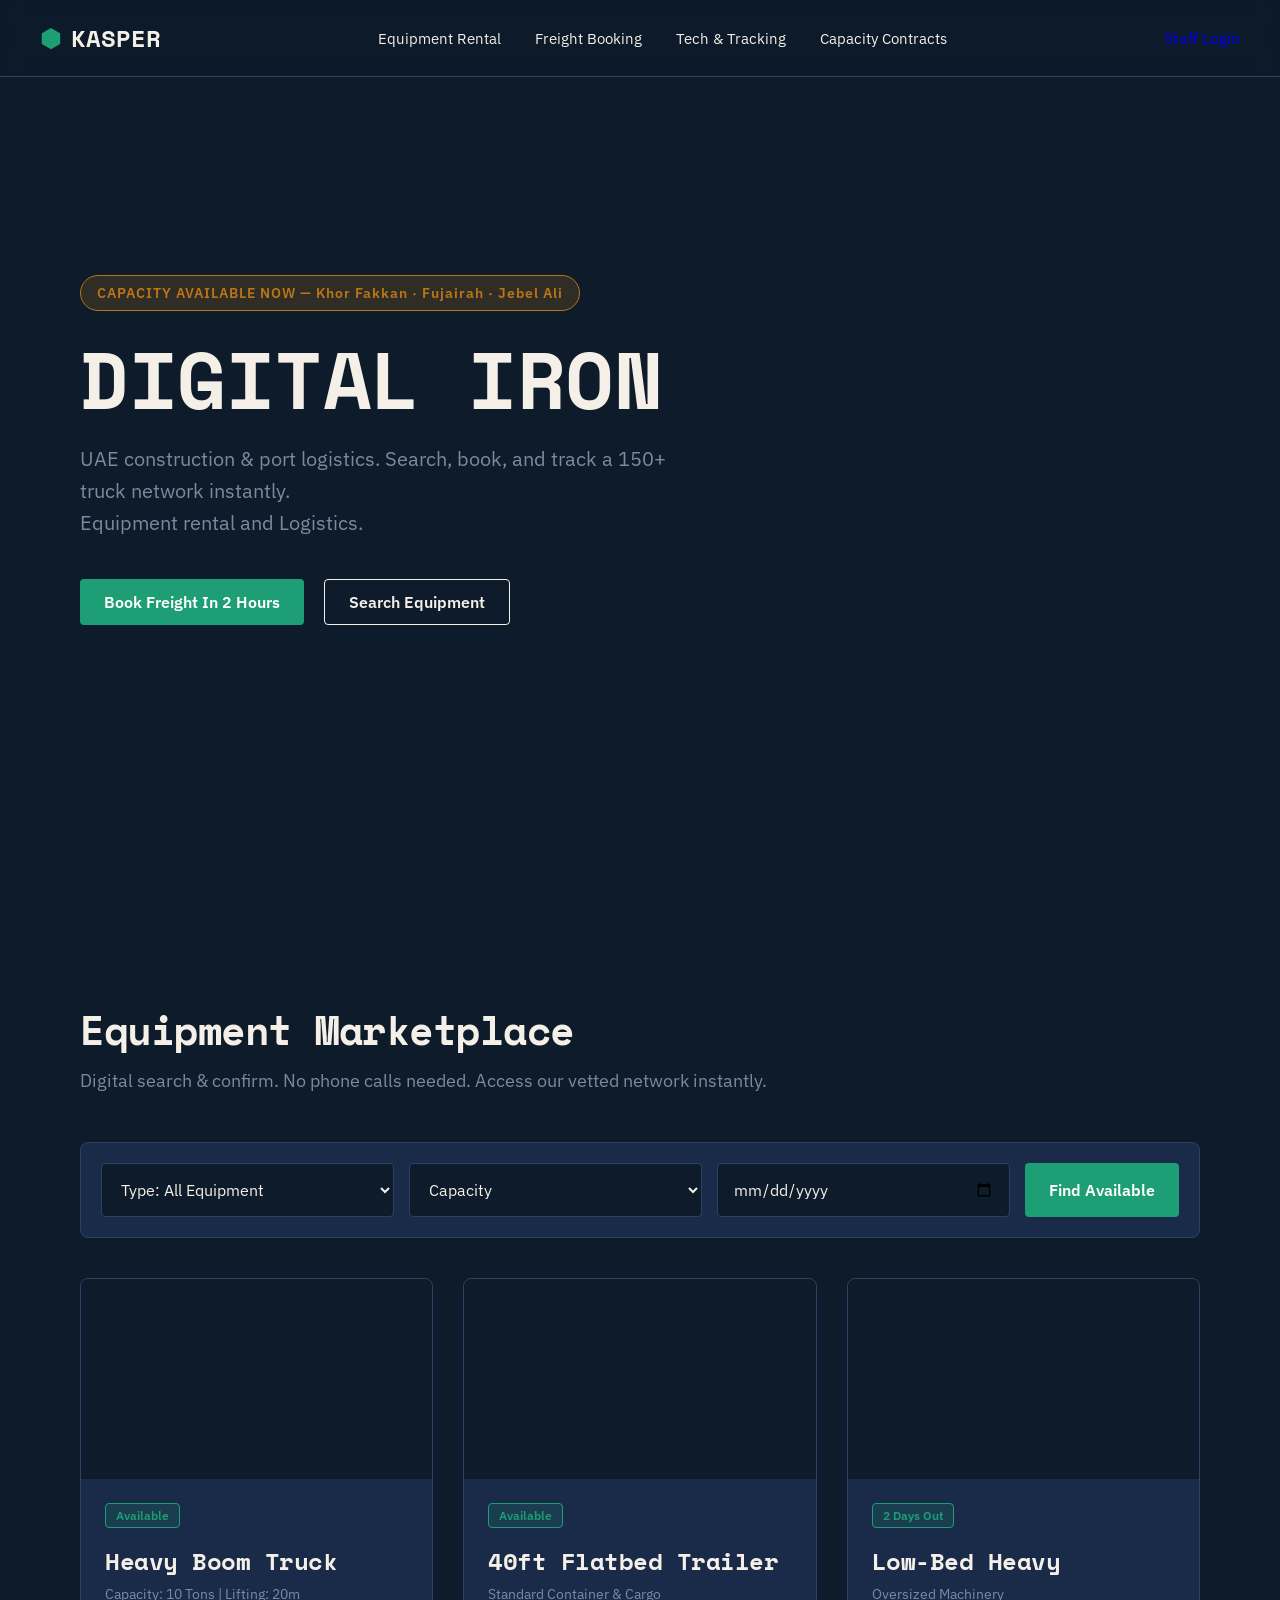
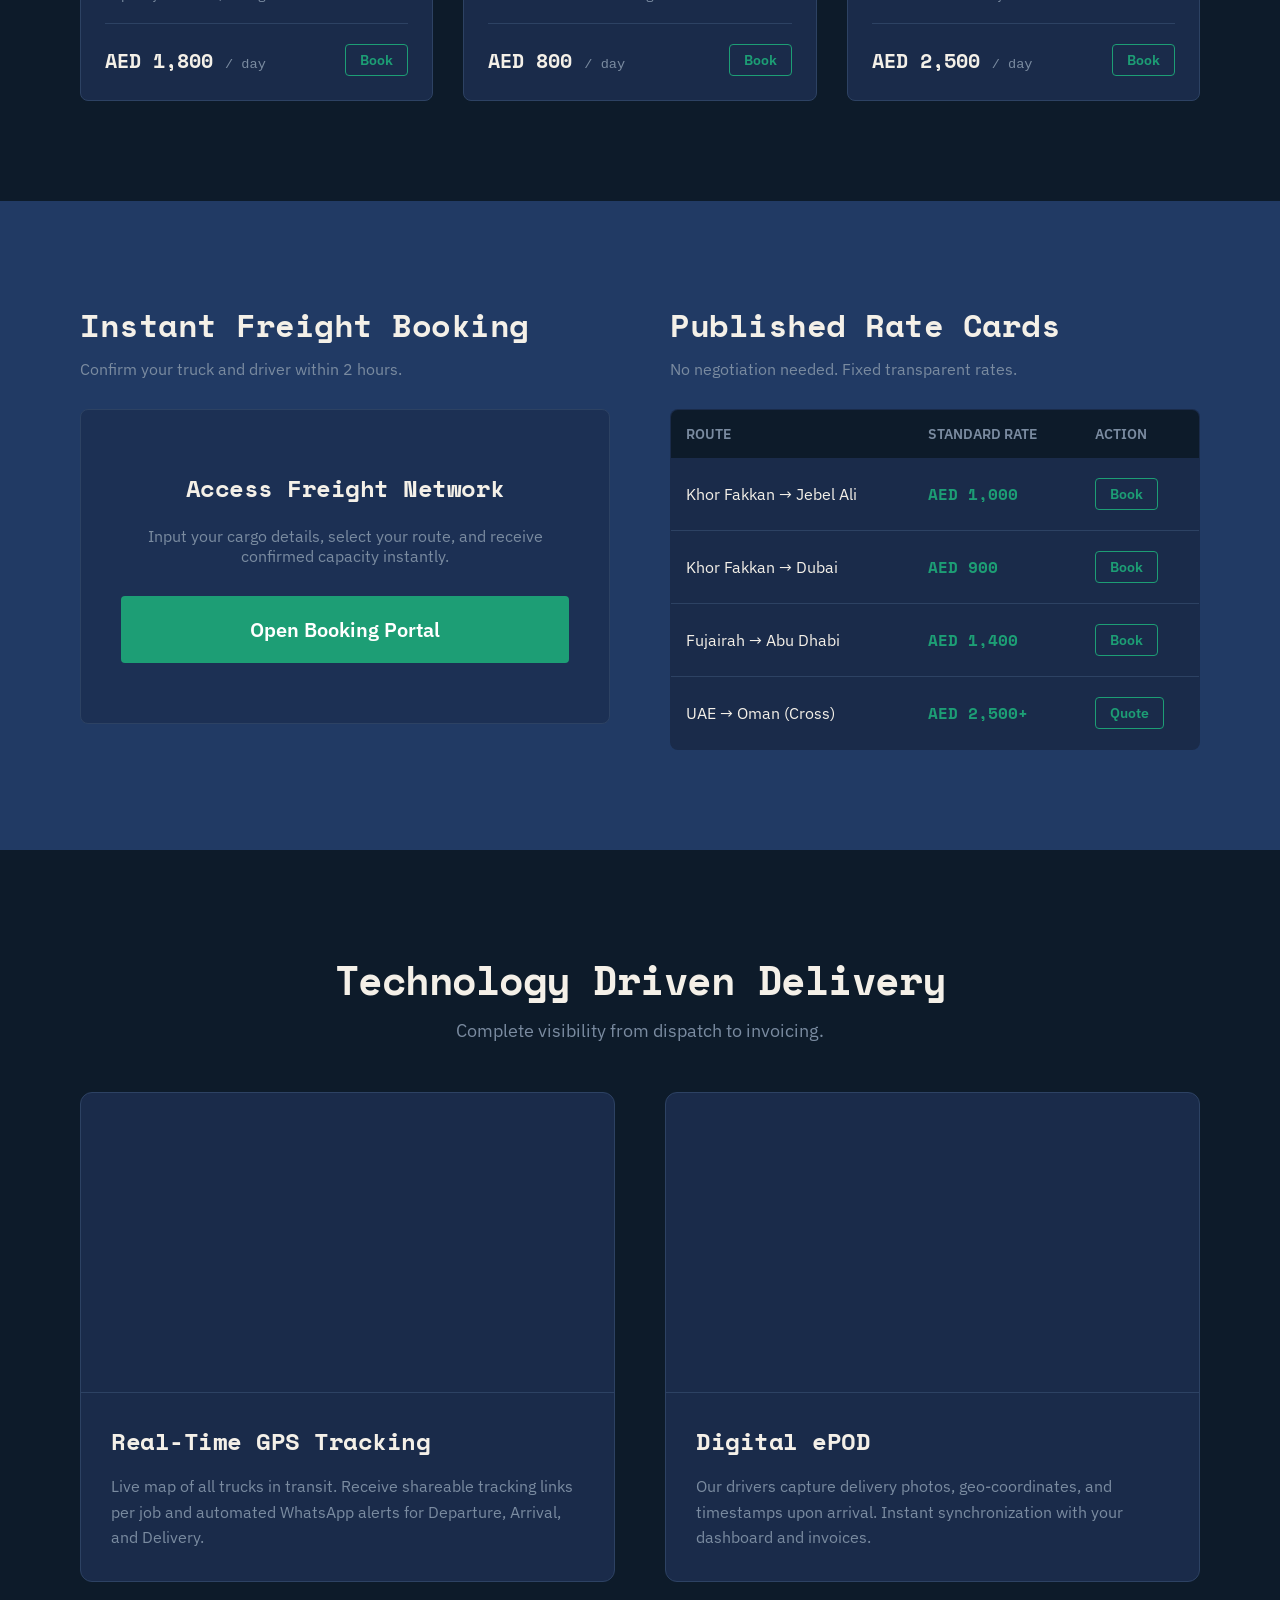
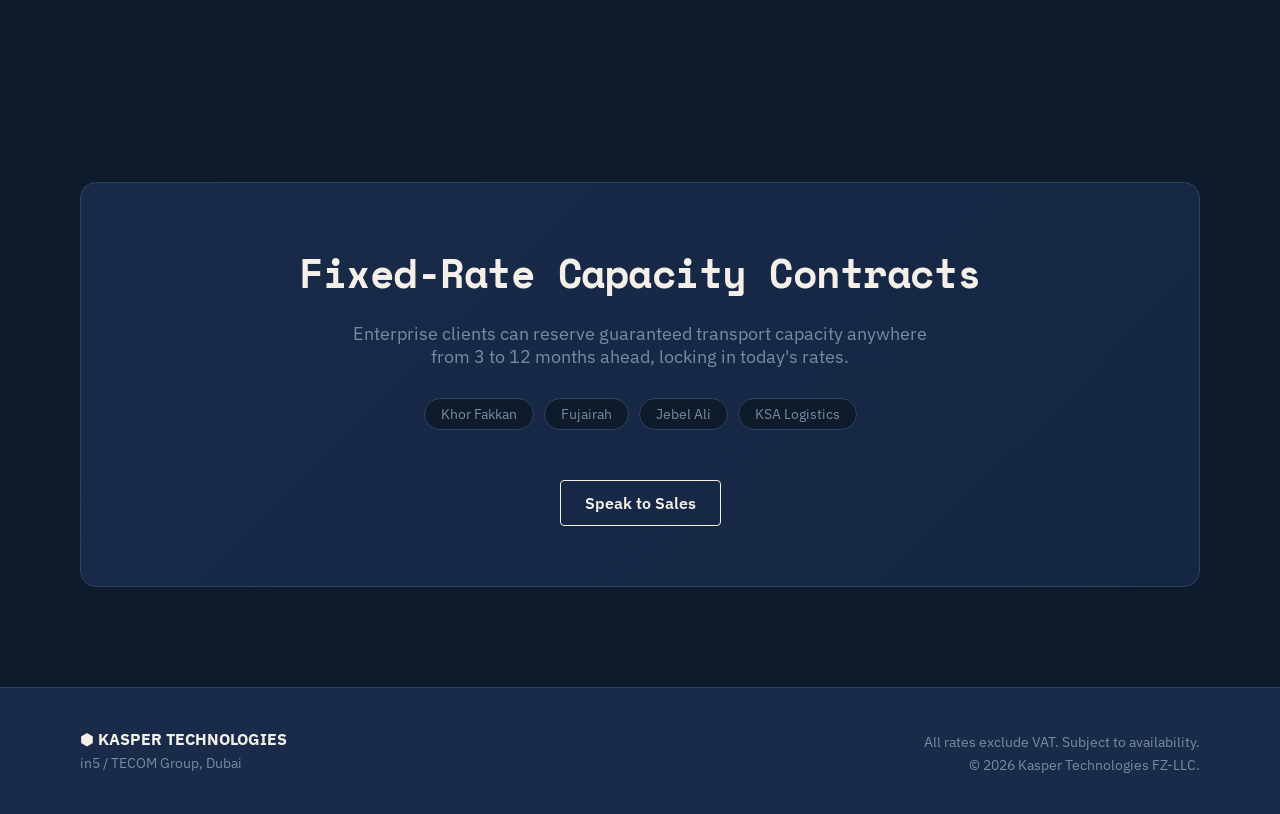
==== commit 539848db: "Added Staff Login button to homepage" ====
--- a/index.html
+++ b/index.html
@@ -22,7 +22,7 @@
             <a href="#technology">Tech & Tracking</a>
             <a href="#contracts">Capacity Contracts</a>
         </div>
-        <button class="nav-cta">Client Portal</button>
+        <a href="ops.html" class="nav-cta" style="text-decoration:none;">Staff Login</a>
     </nav>
 
     <!-- Hero Section -->
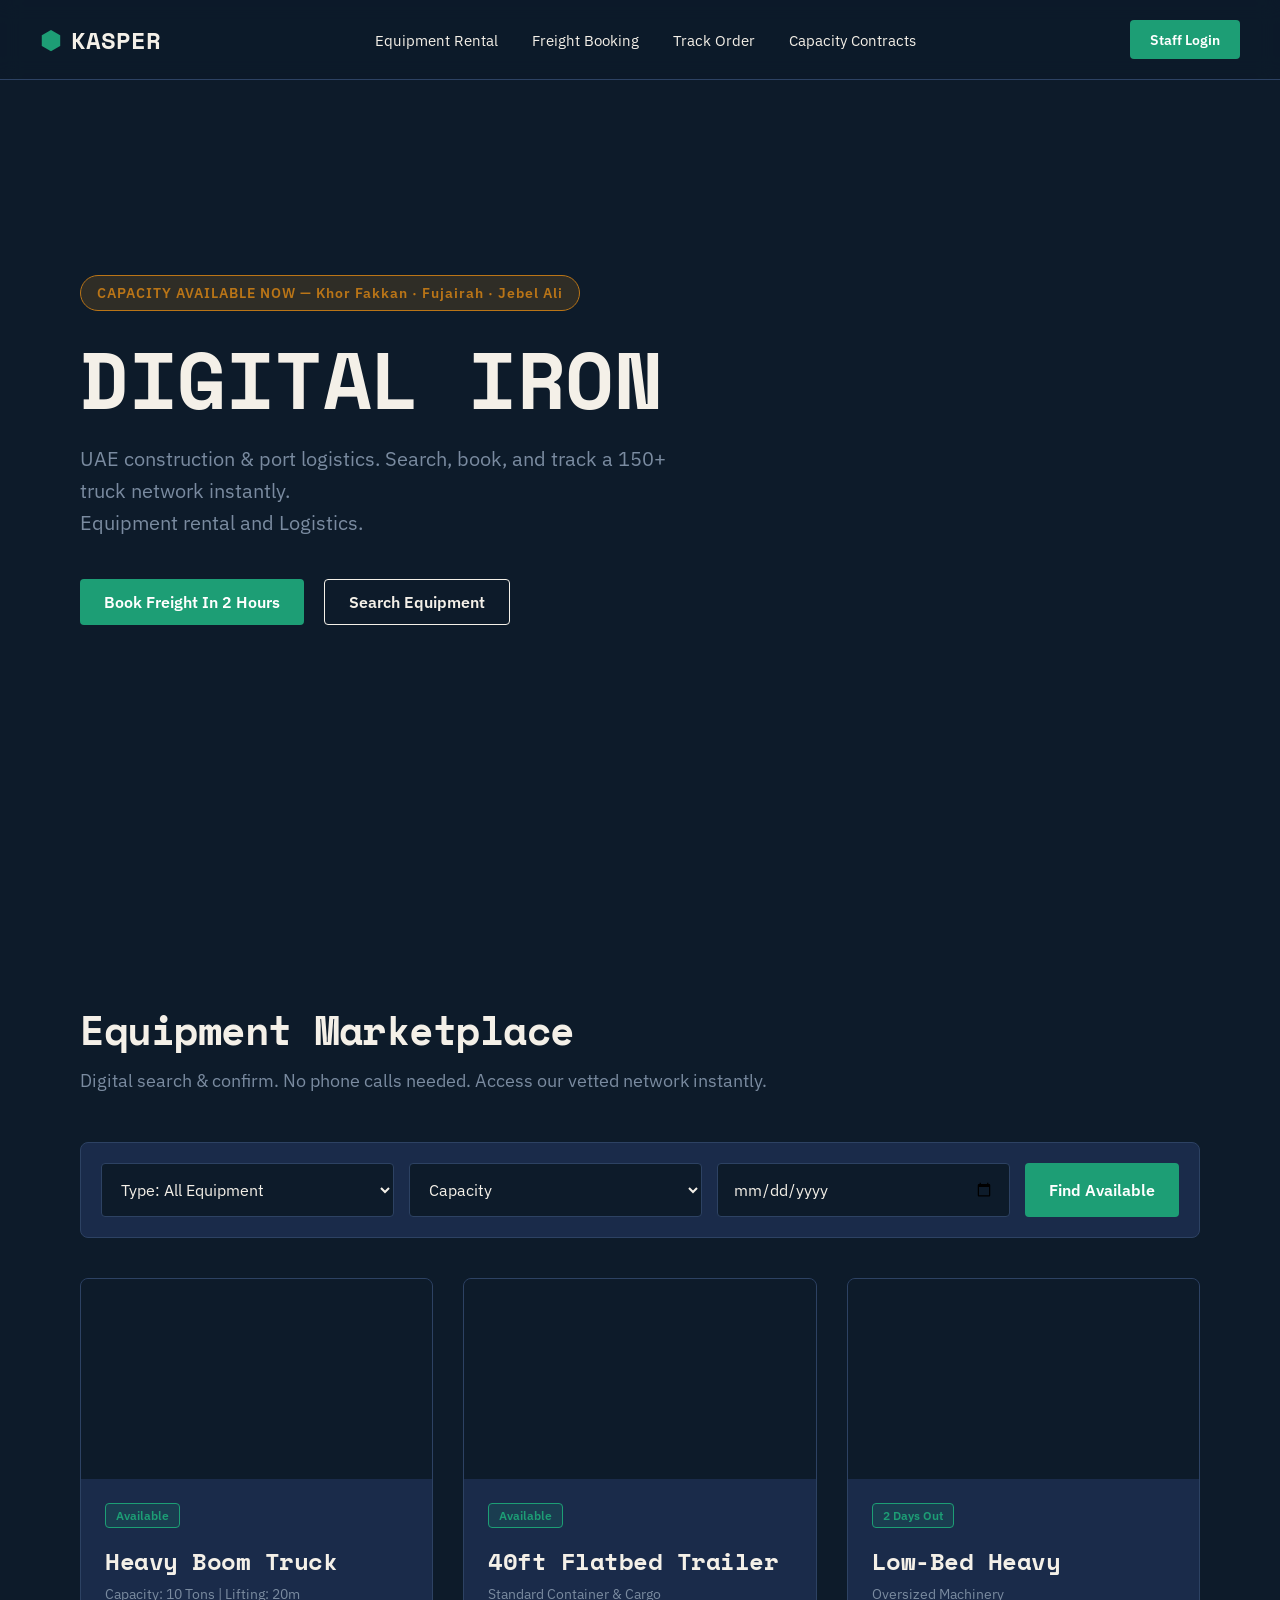
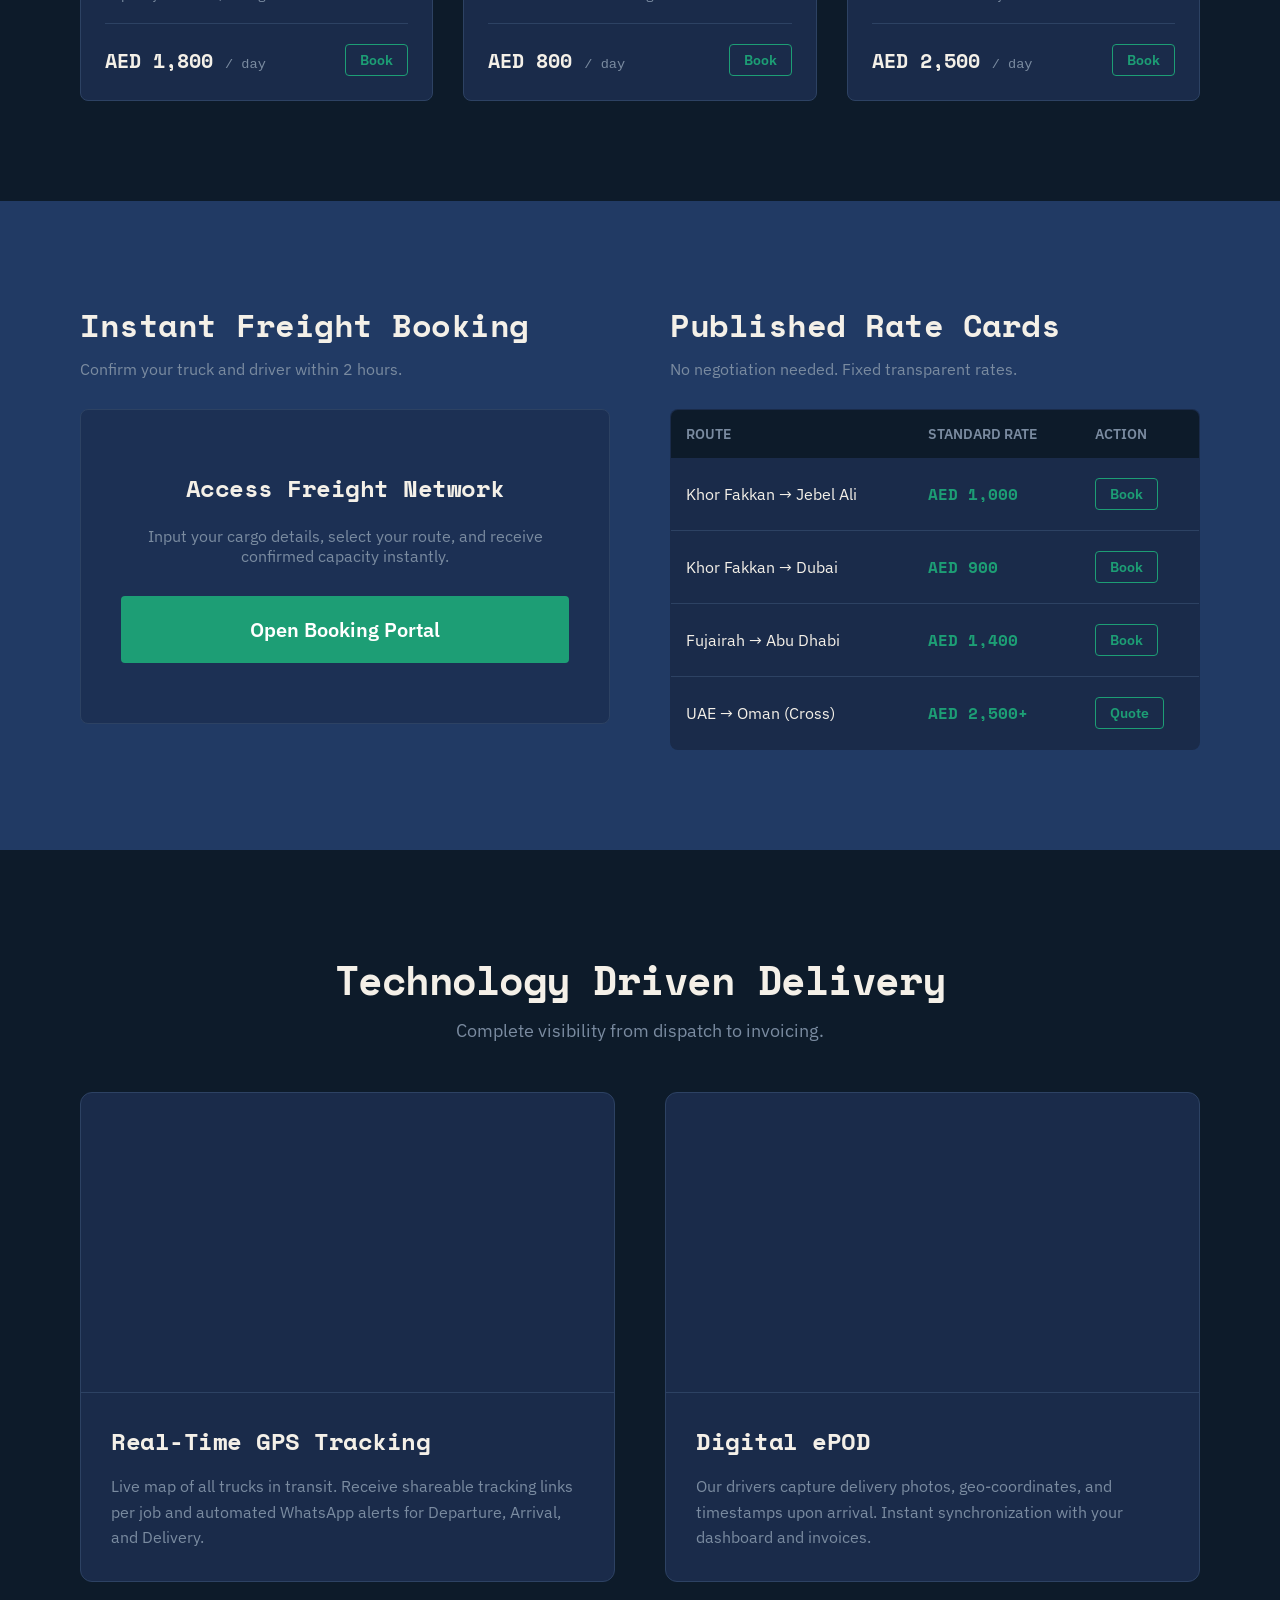
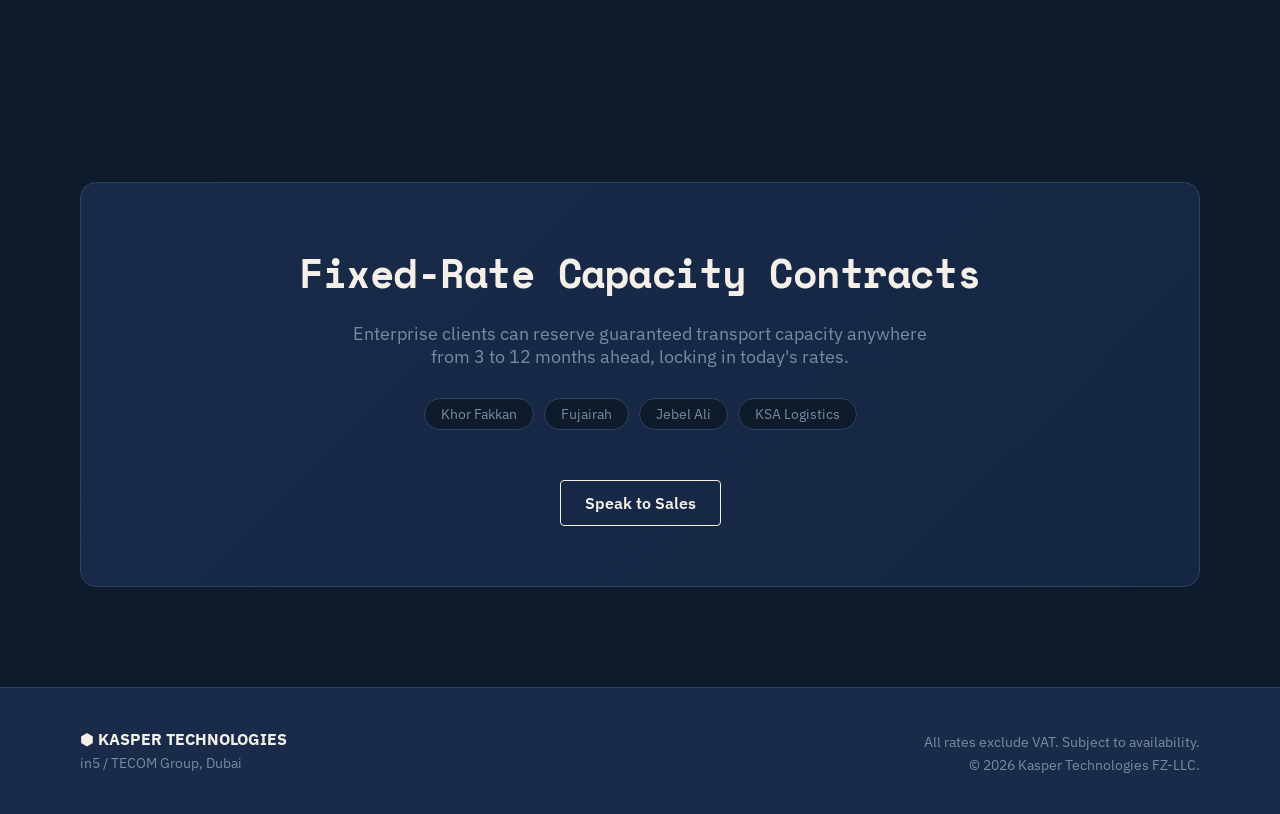
==== commit 801bf2ac: "Fix all P0/P1 bugs: SITE_URL, email logic, ePOD flow, nav links, auto-refresh" ====
--- a/index.html
+++ b/index.html
@@ -19,7 +19,7 @@
         <div class="nav-links">
             <a href="#equipment">Equipment Rental</a>
             <a href="#freight">Freight Booking</a>
-            <a href="#technology">Tech & Tracking</a>
+            <a href="track.html">Track Order</a>
             <a href="#contracts">Capacity Contracts</a>
         </div>
         <a href="ops.html" class="nav-cta" style="text-decoration:none;">Staff Login</a>
--- a/css/style.css
+++ b/css/style.css
@@ -510,12 +510,29 @@
 .footer-content { display: flex; justify-content: space-between; align-items: center;}
 .footer-col p { color: var(--text-muted); font-size: 0.85rem; margin-top: 5px;}
 
+/* Nav CTA (Staff Login button) */
+.nav-cta {
+    background: var(--accent-teal);
+    color: #fff;
+    padding: 10px 20px;
+    border: none;
+    border-radius: 4px;
+    font-family: var(--font-body);
+    font-weight: 600;
+    font-size: 0.9rem;
+    cursor: pointer;
+    transition: all 0.3s ease;
+}
+.nav-cta:hover {
+    background: var(--accent-teal-hover);
+    box-shadow: 0 0 15px rgba(29, 158, 117, 0.4);
+}
+
 /* Media Queries for responsiveness */
 @media(max-width: 1024px) {
     .equipment-grid { grid-template-columns: repeat(2, 1fr); }
     .split-section, .tech-grid { grid-template-columns: 1fr; }
     .hero-title { font-size: 4rem; }
-}
 }
 @media(max-width: 768px) {
     .nav-links { display: none; }
@@ -524,6 +541,10 @@
     .equipment-grid { grid-template-columns: 1fr; }
     .hero-title { font-size: 3rem; }
     .hero-buttons { flex-direction: column; }
+    .approve-container { margin: 80px 16px; padding: 24px; }
+    .job-details-grid { grid-template-columns: 1fr !important; }
+    .timeline { overflow-x: auto; }
+    footer { padding: 30px 20px; }
 }
 
 /* Toast Notification System */
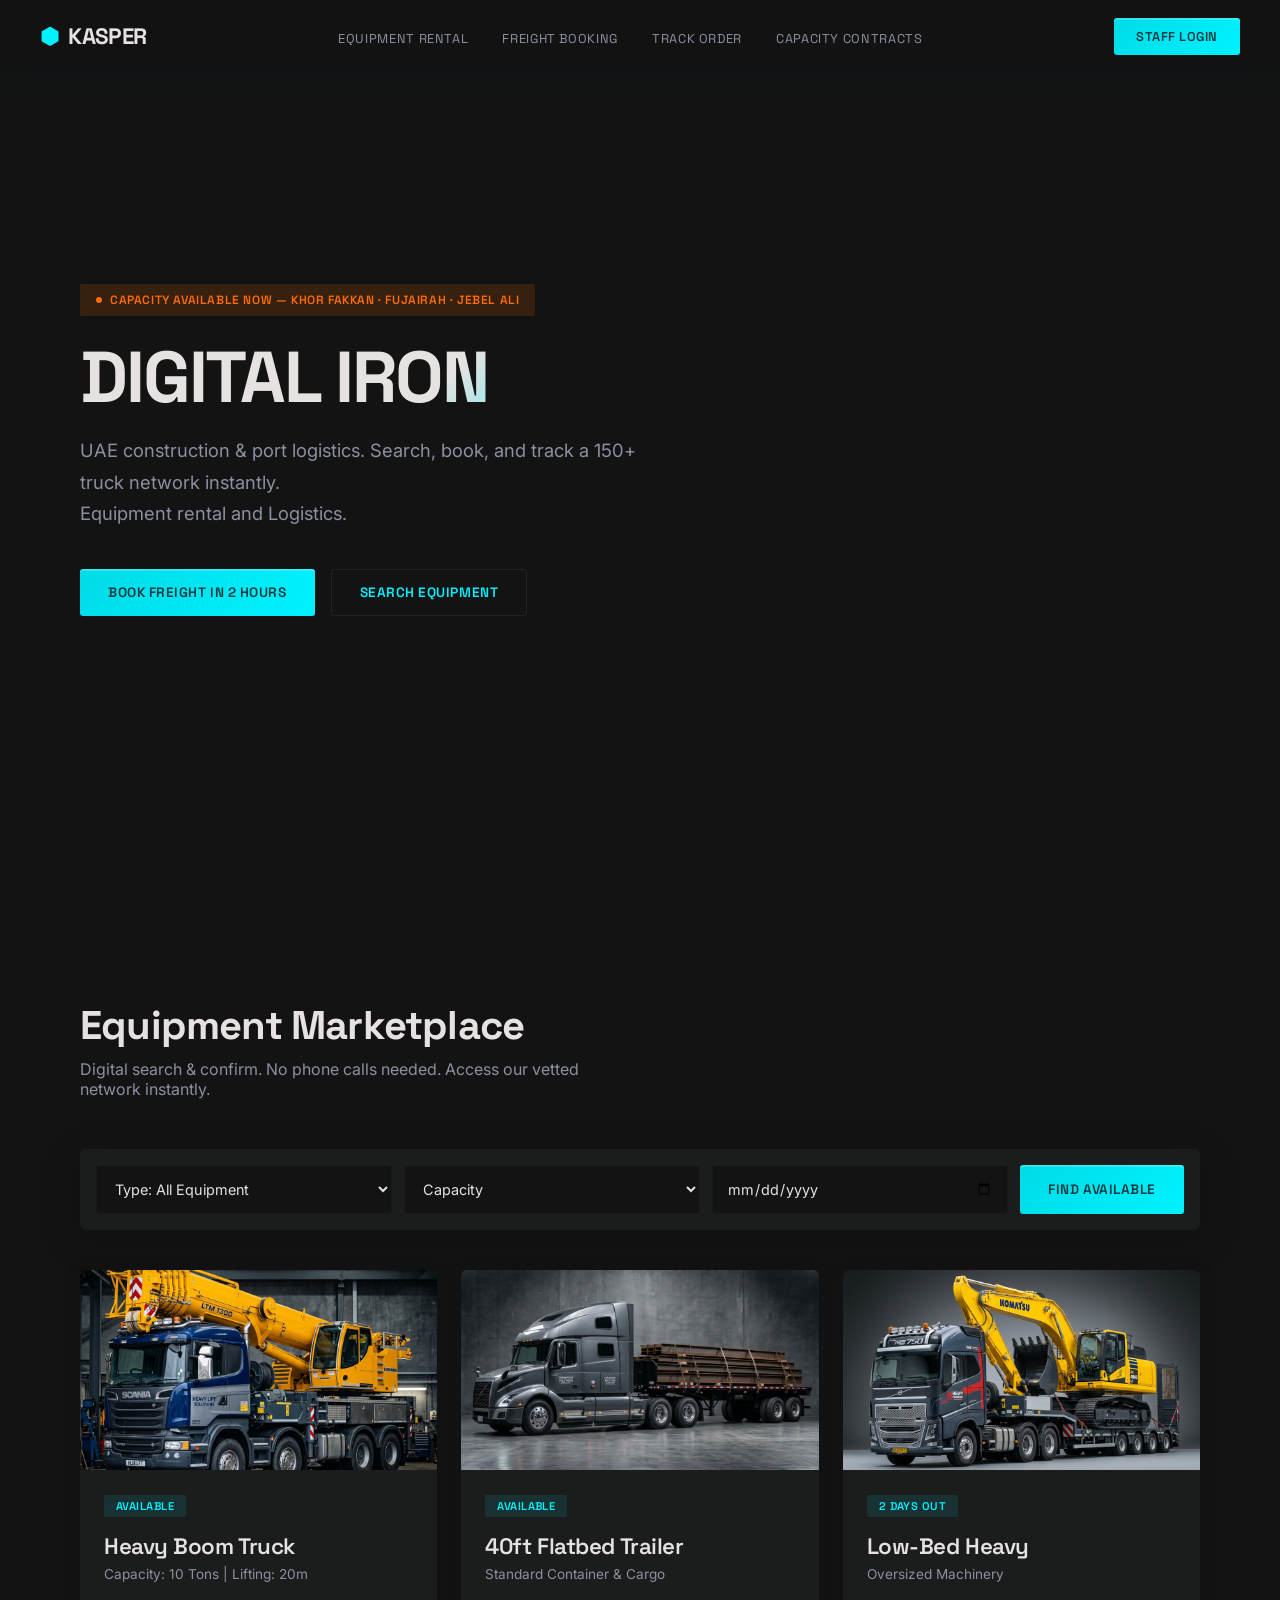
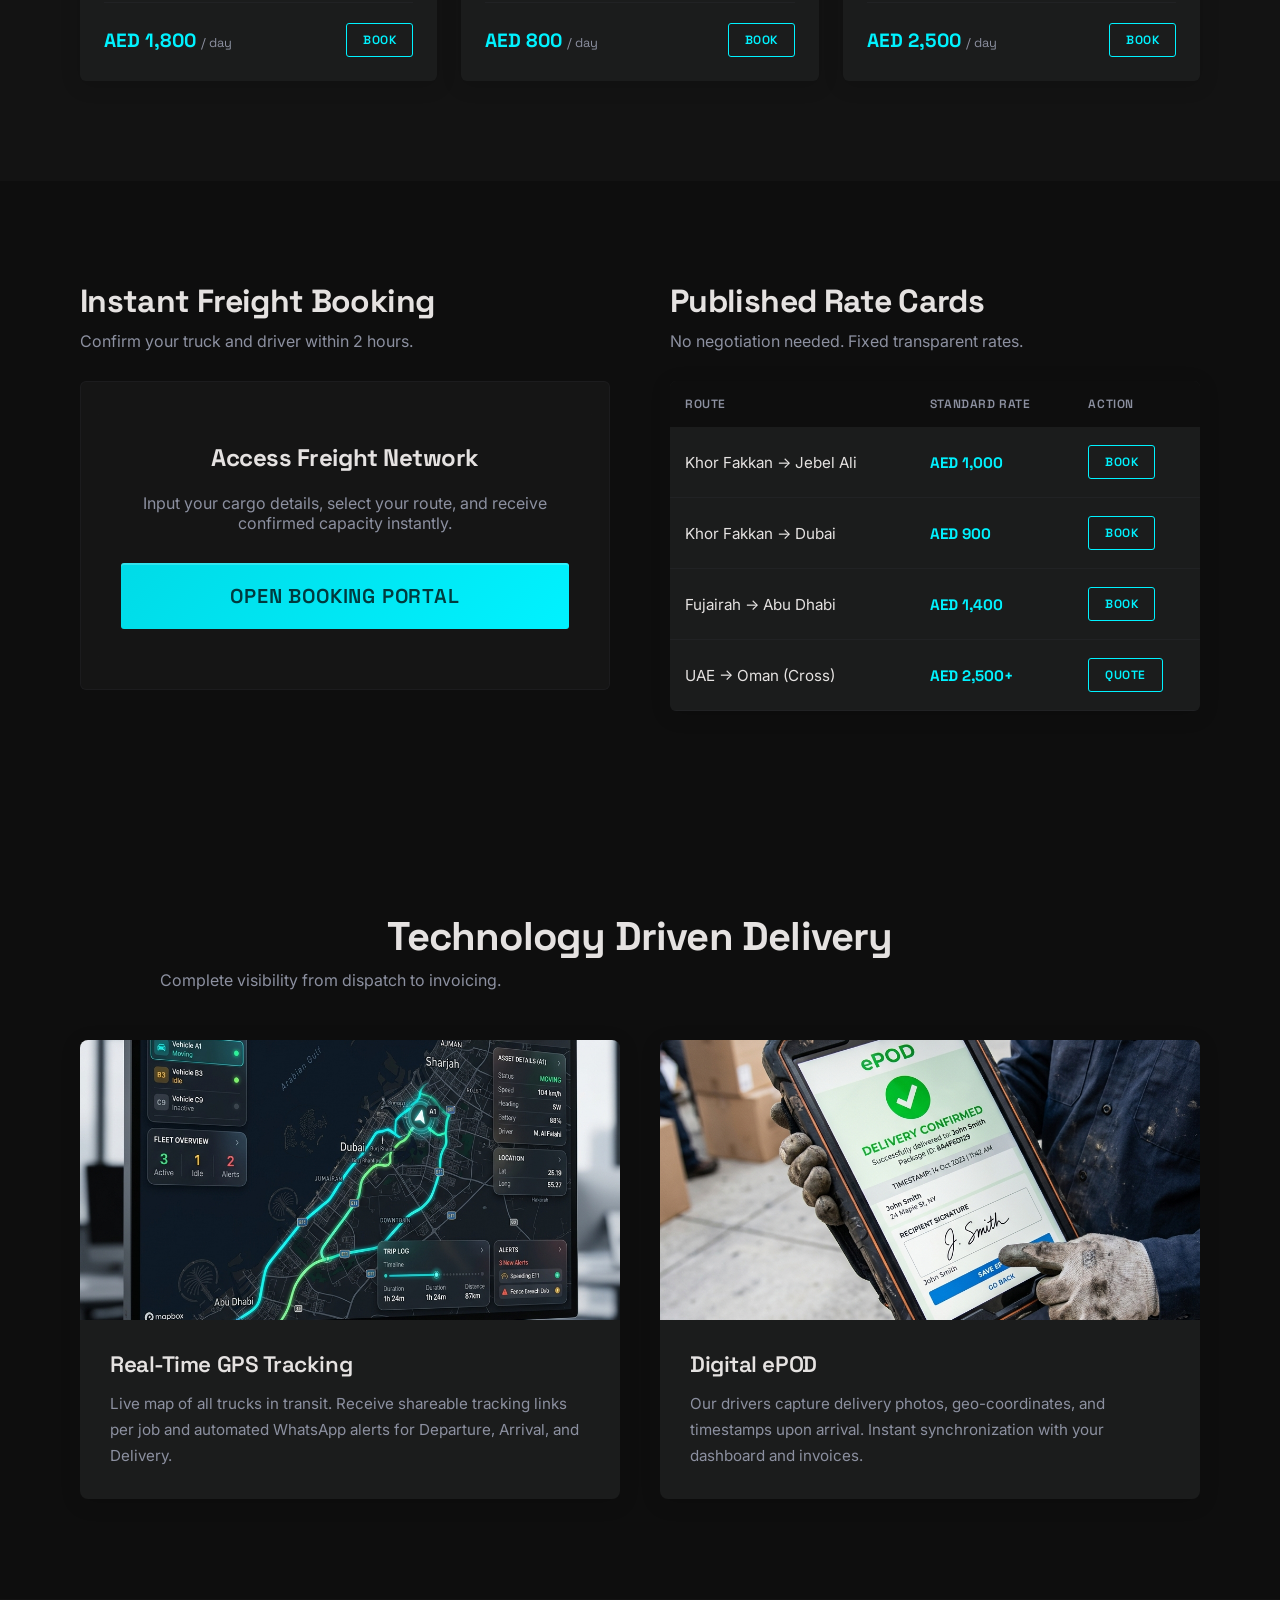
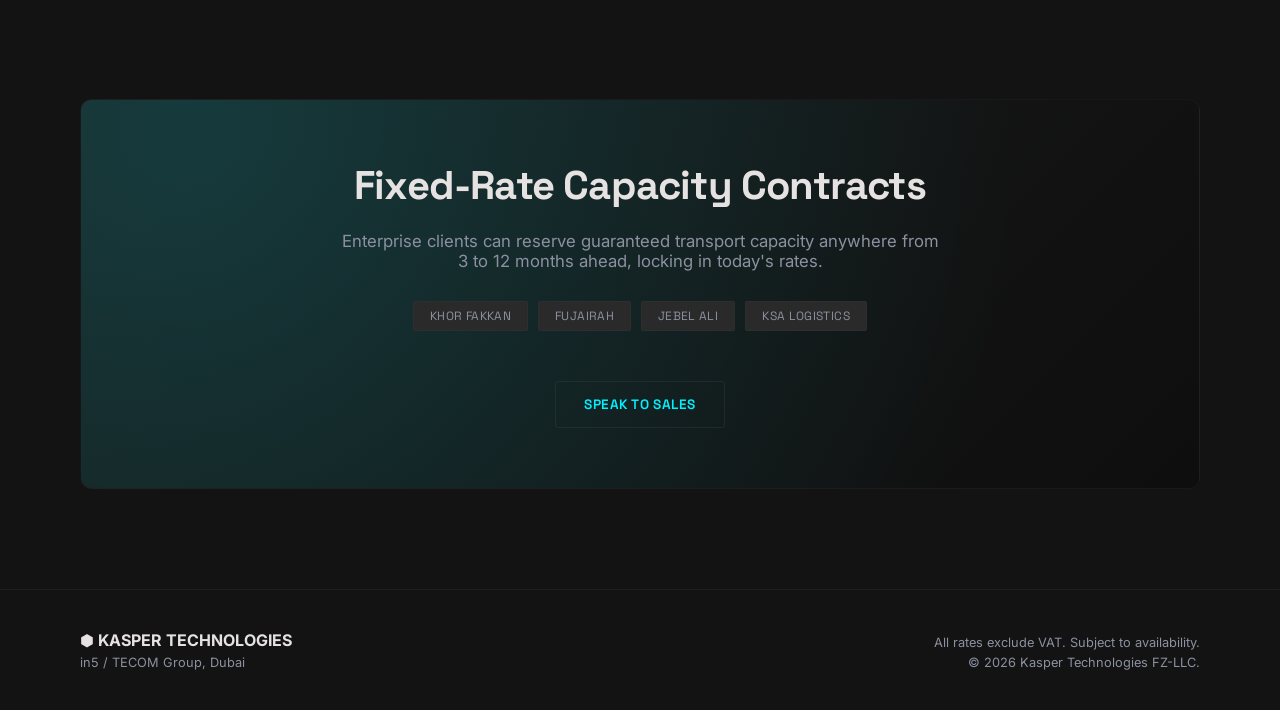
==== commit bdfbcb04: "feat: adopt stitch ai kinetic precision design system tokens" ====
--- a/index.html
+++ b/index.html
@@ -7,7 +7,7 @@
     <!-- Fonts -->
     <link rel="preconnect" href="https://fonts.googleapis.com">
     <link rel="preconnect" href="https://fonts.gstatic.com" crossorigin>
-    <link href="https://fonts.googleapis.com/css2?family=IBM+Plex+Sans:wght@300;400;600&family=Space+Mono:wght@400;700&display=swap" rel="stylesheet">
+    <link href="https://fonts.googleapis.com/css2?family=Space+Grotesk:wght@300;400;500;600;700&family=Inter:wght@300;400;500;600;700&display=swap" rel="stylesheet">
     <link rel="stylesheet" href="css/style.css">
 </head>
 <body>
--- a/css/style.css
+++ b/css/style.css
@@ -1,19 +1,42 @@
-/* Root Variables for Design System */
+/* ═══════════════════════════════════════════════════════════════
+   KASPER LOGISTICS — "Kinetic Precision" Design System
+   Merged from Stitch AI Design System + Production Codebase
+   ═══════════════════════════════════════════════════════════════ */
+
+/* ── Design Tokens ─────────────────────────────────────────── */
 :root {
-    --bg-main: #0D1B2A;
-    --bg-surface: #1A2B4A;
-    --bg-surface-light: #213A64;
-    --accent-teal: #1D9E75;
-    --accent-teal-hover: #157E5D;
-    --alert-amber: #BA7517;
-    --text-main: #F4F0E8;
-    --text-muted: #7A8BA0;
-    --border-color: #2D4263;
-    
-    --font-heading: 'Space Mono', monospace;
-    --font-body: 'IBM Plex Sans', sans-serif;
-}
-
+    /* Surface Hierarchy (Stitch Tonal Layering) */
+    --bg-main: #131313;
+    --bg-surface: #1b1c1c;
+    --bg-surface-light: #1f2020;
+    --surface-container-high: #2a2a2a;
+    --surface-container-highest: #353535;
+    --surface-bright: #393939;
+
+    /* Accent Palette */
+    --accent-teal: #00F2FF;
+    --accent-teal-dim: #00dbe7;
+    --accent-teal-hover: #00bcc7;
+    --accent-teal-glow: rgba(0, 242, 255, 0.15);
+    --alert-amber: #FF6B00;
+    --alert-amber-dim: rgba(255, 107, 0, 0.15);
+
+    /* Text Hierarchy */
+    --text-main: #e5e2e1;
+    --text-muted: #8c90a0;
+    --text-label: #c2c6d7;
+
+    /* Borders — Ghost Border Philosophy */
+    --border-color: rgba(66, 71, 84, 0.3);
+    --border-ghost: rgba(66, 71, 84, 0.15);
+
+    /* Typography — Space Grotesk + Inter */
+    --font-heading: 'Space Grotesk', sans-serif;
+    --font-body: 'Inter', sans-serif;
+    --font-label: 'Space Grotesk', sans-serif;
+}
+
+/* ── Reset & Base ──────────────────────────────────────────── */
 * {
     margin: 0;
     padding: 0;
@@ -25,81 +48,121 @@
     color: var(--text-main);
     font-family: var(--font-body);
     -webkit-font-smoothing: antialiased;
+    -moz-osx-font-smoothing: grayscale;
     overflow-x: hidden;
 }
 
 h1, h2, h3, h4 {
     font-family: var(--font-heading);
-    letter-spacing: -0.5px;
-}
-
-/* Utilities */
+    letter-spacing: -0.02em;
+}
+
+/* ── Utilities ─────────────────────────────────────────────── */
 .text-center { text-align: center; }
 .text-right { text-align: right; }
 .w-100 { width: 100%; }
 .mt-20 { margin-top: 20px; }
 
-/* Navbar */
+.label-text {
+    font-family: var(--font-label);
+    letter-spacing: 0.05em;
+    text-transform: uppercase;
+    font-size: 0.75rem;
+    color: var(--text-muted);
+    font-weight: 600;
+}
+
+/* Glassmorphism Panel */
+.glass-panel {
+    background: rgba(27, 28, 28, 0.6);
+    backdrop-filter: blur(24px);
+    -webkit-backdrop-filter: blur(24px);
+}
+
+/* Ambient Glow on Hover */
+.kinetic-glow:hover {
+    box-shadow: 0 0 30px var(--accent-teal-glow);
+    transition: box-shadow 0.3s ease;
+}
+
+/* ══════════════════════════════════════════════════════════════
+   NAVBAR — Floating Glass Bar
+   ══════════════════════════════════════════════════════════════ */
 .navbar {
     position: fixed;
     top: 0;
     width: 100%;
-    background: rgba(13, 27, 42, 0.85);
-    backdrop-filter: blur(10px);
+    background: rgba(19, 19, 19, 0.8);
+    backdrop-filter: blur(20px);
+    -webkit-backdrop-filter: blur(20px);
     display: flex;
     justify-content: space-between;
     align-items: center;
-    padding: 20px 40px;
+    padding: 18px 40px;
     z-index: 100;
-    border-bottom: 1px solid var(--border-color);
+    border-bottom: none;
+    box-shadow: 0 0 40px rgba(0, 242, 255, 0.03);
 }
 
 .logo {
     font-family: var(--font-heading);
-    font-size: 1.5rem;
-    font-weight: bold;
+    font-size: 1.4rem;
+    font-weight: 700;
     display: flex;
     align-items: center;
     gap: 10px;
+    letter-spacing: -0.03em;
 }
 .logo .icon { color: var(--accent-teal); }
 
 .nav-links a {
-    color: var(--text-main);
+    color: var(--text-muted);
     text-decoration: none;
     margin: 0 15px;
-    font-size: 0.95rem;
-    transition: color 0.2s ease;
+    font-size: 0.8rem;
+    font-family: var(--font-label);
+    text-transform: uppercase;
+    letter-spacing: 0.05em;
+    transition: color 0.3s ease;
 }
 .nav-links a:hover { color: var(--accent-teal); }
 
-/* Buttons */
+/* ══════════════════════════════════════════════════════════════
+   BUTTONS — Precision Primitives
+   ══════════════════════════════════════════════════════════════ */
 .btn {
-    padding: 12px 24px;
+    padding: 14px 28px;
     border: none;
-    border-radius: 4px;
-    font-family: var(--font-body);
+    border-radius: 3px;
+    font-family: var(--font-heading);
     font-weight: 600;
     cursor: pointer;
     transition: all 0.3s ease;
-    font-size: 1rem;
-}
+    font-size: 0.85rem;
+    text-transform: uppercase;
+    letter-spacing: 0.04em;
+}
+
 .btn-primary {
-    background: var(--accent-teal);
-    color: #fff;
+    background: linear-gradient(135deg, var(--accent-teal-dim), var(--accent-teal));
+    color: #003a3e;
+    box-shadow: inset 0 2px 0 rgba(255,255,255,0.2);
 }
 .btn-primary:hover {
-    background: var(--accent-teal-hover);
-    box-shadow: 0 0 15px rgba(29, 158, 117, 0.4);
-}
+    box-shadow: 0 0 25px var(--accent-teal-glow), inset 0 2px 0 rgba(255,255,255,0.2);
+    transform: translateY(-1px);
+}
+
 .btn-secondary {
     background: transparent;
-    color: var(--text-main);
-    border: 1px solid var(--text-main);
+    color: var(--accent-teal);
+    border: 1px solid var(--border-color);
 }
 .btn-secondary:hover {
-    background: rgba(255,255,255,0.1);
-}
+    background: var(--bg-surface);
+    border-color: var(--accent-teal);
+}
+
 .btn-outline {
     background: transparent;
     border: 1px solid var(--accent-teal);
@@ -107,17 +170,21 @@
 }
 .btn-outline:hover {
     background: var(--accent-teal);
-    color: #fff;
-}
+    color: #003a3e;
+    box-shadow: 0 0 15px var(--accent-teal-glow);
+}
+
 .btn-sm {
-    padding: 6px 14px;
-    font-size: 0.85rem;
-}
-
-/* Header / Hero */
+    padding: 8px 16px;
+    font-size: 0.75rem;
+}
+
+/* ══════════════════════════════════════════════════════════════
+   HERO — Cinematic Full-Bleed
+   ══════════════════════════════════════════════════════════════ */
 .hero {
     position: relative;
-    height: 100vh;
+    min-height: 100vh;
     display: flex;
     align-items: center;
     padding: 0 80px;
@@ -127,11 +194,20 @@
 .hero-background {
     position: absolute;
     top: 0; left: 0; right: 0; bottom: 0;
-    background-image: var(--bg-hero-img-url, linear-gradient(135deg, var(--bg-main) 0%, rgba(26,43,74,0.4) 100%));
+    background-image: var(--bg-hero-img-url, linear-gradient(135deg, var(--bg-main) 0%, rgba(0, 242, 255, 0.03) 100%));
     background-size: cover;
     background-position: center;
     z-index: -1;
-    opacity: 0.4;
+    opacity: 0.35;
+}
+/* Gradient overlay for depth */
+.hero::after {
+    content: '';
+    position: absolute;
+    inset: 0;
+    background: linear-gradient(to bottom, rgba(19,19,19,0.3) 0%, rgba(19,19,19,0.6) 50%, var(--bg-main) 100%);
+    z-index: -1;
+    pointer-events: none;
 }
 
 .hero-content {
@@ -140,39 +216,64 @@
 }
 
 .amber-badge {
-    display: inline-block;
-    background: rgba(186, 117, 23, 0.2);
+    display: inline-flex;
+    align-items: center;
+    gap: 8px;
+    background: var(--alert-amber-dim);
     color: var(--alert-amber);
     padding: 8px 16px;
-    border-radius: 20px;
-    font-size: 0.85rem;
+    border-radius: 2px;
+    font-size: 0.75rem;
     font-weight: 600;
-    letter-spacing: 1px;
+    letter-spacing: 0.05em;
+    text-transform: uppercase;
     margin-bottom: 24px;
-    border: 1px solid var(--alert-amber);
+    font-family: var(--font-label);
+    border: none;
+}
+.amber-badge::before {
+    content: '';
+    width: 6px;
+    height: 6px;
+    border-radius: 50%;
+    background: var(--alert-amber);
+    animation: pulse-dot 2s infinite;
+}
+@keyframes pulse-dot {
+    0%, 100% { opacity: 1; }
+    50% { opacity: 0.3; }
 }
 
 .hero-title {
-    font-size: 5rem;
-    line-height: 1.1;
+    font-size: 4.5rem;
+    line-height: 1.05;
     margin-bottom: 20px;
     text-transform: uppercase;
+    font-weight: 700;
+    letter-spacing: -0.03em;
+    background: linear-gradient(135deg, var(--text-main) 60%, var(--accent-teal) 100%);
+    -webkit-background-clip: text;
+    -webkit-text-fill-color: transparent;
+    background-clip: text;
 }
 
 .hero-subtitle {
-    font-size: 1.25rem;
+    font-size: 1.15rem;
     color: var(--text-muted);
     margin-bottom: 40px;
     max-width: 600px;
-    line-height: 1.6;
+    line-height: 1.7;
+    font-family: var(--font-body);
 }
 
 .hero-buttons {
     display: flex;
-    gap: 20px;
-}
-
-/* Sections */
+    gap: 16px;
+}
+
+/* ══════════════════════════════════════════════════════════════
+   SECTIONS — Tonal Depth Layering
+   ══════════════════════════════════════════════════════════════ */
 .section {
     padding: 100px 80px;
 }
@@ -180,50 +281,68 @@
 .section-header {
     margin-bottom: 50px;
 }
-.section-header h2 { font-size: 2.5rem; margin-bottom: 10px; }
-.section-header p { color: var(--text-muted); font-size: 1.1rem; }
-
-/* Equipment Search & Marketplace */
+.section-header h2 {
+    font-size: 2.5rem;
+    margin-bottom: 8px;
+    font-weight: 700;
+}
+.section-header p {
+    color: var(--text-muted);
+    font-size: 1rem;
+    max-width: 500px;
+}
+
+/* ══════════════════════════════════════════════════════════════
+   EQUIPMENT MARKETPLACE — Bento Grid
+   ══════════════════════════════════════════════════════════════ */
 .search-bar {
     display: flex;
-    gap: 15px;
-    background: var(--bg-surface);
-    padding: 20px;
-    border-radius: 8px;
+    gap: 12px;
+    background: var(--bg-surface);
+    padding: 16px;
+    border-radius: 6px;
     margin-bottom: 40px;
-    border: 1px solid var(--border-color);
+    border: none;
+    box-shadow: 0 10px 40px rgba(0,0,0,0.2);
 }
 .search-input {
     flex: 1;
-    padding: 15px;
+    padding: 14px;
     background: var(--bg-main);
-    border: 1px solid var(--border-color);
+    border: 1px solid var(--border-ghost);
     color: var(--text-main);
-    border-radius: 4px;
-    font-size: 1rem;
+    border-radius: 3px;
+    font-size: 0.9rem;
     font-family: var(--font-body);
+    transition: border-color 0.3s ease;
+}
+.search-input:focus {
+    border-color: var(--accent-teal);
+    outline: none;
+    box-shadow: 0 0 0 2px var(--accent-teal-glow);
 }
 
 .equipment-grid {
     display: grid;
     grid-template-columns: repeat(3, 1fr);
-    gap: 30px;
+    gap: 24px;
 }
 
 .equipment-card {
     background: var(--bg-surface);
-    border-radius: 8px;
+    border-radius: 6px;
     overflow: hidden;
-    border: 1px solid var(--border-color);
-    transition: transform 0.3s ease;
+    border: none;
+    transition: all 0.3s ease;
+    box-shadow: 0 4px 20px rgba(0,0,0,0.15);
 }
 .equipment-card:hover {
-    transform: translateY(-5px);
-    border-color: var(--accent-teal);
+    transform: translateY(-4px);
+    box-shadow: 0 8px 30px rgba(0,0,0,0.3), 0 0 0 1px var(--accent-teal-glow);
 }
 .img-wrapper {
     height: 200px;
-    background-color: var(--bg-main);
+    background-color: var(--surface-container-high);
     background-size: cover;
     background-position: center;
 }
@@ -233,140 +352,205 @@
 }
 .badge-available {
     display: inline-block;
-    background: rgba(29, 158, 117, 0.15);
+    background: rgba(0, 242, 255, 0.1);
     color: var(--accent-teal);
-    padding: 4px 10px;
-    border-radius: 4px;
-    font-size: 0.75rem;
+    padding: 4px 12px;
+    border-radius: 2px;
+    font-size: 0.7rem;
     font-weight: 600;
     margin-bottom: 15px;
-    border: 1px solid var(--accent-teal);
-}
-.equipment-card h3 { font-size: 1.5rem; margin-bottom: 5px; }
-.specs { color: var(--text-muted); font-size: 0.9rem; margin-bottom: 20px; }
+    font-family: var(--font-label);
+    text-transform: uppercase;
+    letter-spacing: 0.04em;
+    border: none;
+}
+.equipment-card h3 { font-size: 1.4rem; margin-bottom: 5px; font-weight: 600; }
+.specs { color: var(--text-muted); font-size: 0.85rem; margin-bottom: 20px; }
 .price-row {
     display: flex;
     justify-content: space-between;
     align-items: center;
-    border-top: 1px solid var(--border-color);
+    border-top: 1px solid var(--border-ghost);
     padding-top: 20px;
 }
-.price-row span { font-weight: 600; font-family: var(--font-heading); font-size: 1.25rem; }
-.price-row small { color: var(--text-muted); font-weight: 400; font-size: 0.85rem;}
-
-/* Split Section (Freight Booking & Rate Cards) */
+.price-row span {
+    font-weight: 700;
+    font-family: var(--font-heading);
+    font-size: 1.2rem;
+    color: var(--accent-teal);
+}
+.price-row small { color: var(--text-muted); font-weight: 400; font-size: 0.8rem; }
+
+/* ══════════════════════════════════════════════════════════════
+   SPLIT SECTION — Freight Booking & Rate Cards
+   ══════════════════════════════════════════════════════════════ */
 .split-section {
     display: grid;
     grid-template-columns: 1fr 1fr;
     gap: 60px;
-    background: var(--bg-surface-light);
-}
-.split-section h2 { font-size: 2rem; margin-bottom: 10px; }
+    background: #0e0e0e;
+}
+.split-section h2 { font-size: 2rem; margin-bottom: 10px; font-weight: 700; }
 .split-section p { color: var(--text-muted); margin-bottom: 30px; }
 
 .glass-form {
-    background: rgba(26, 43, 74, 0.6);
+    background: rgba(27, 28, 28, 0.6);
+    backdrop-filter: blur(20px);
+    -webkit-backdrop-filter: blur(20px);
     padding: 30px;
-    border-radius: 8px;
-    border: 1px solid var(--border-color);
+    border-radius: 6px;
+    border: 1px solid var(--border-ghost);
 }
 .form-row { display: flex; gap: 20px; margin-bottom: 20px; }
 .input-group { flex: 1; }
 .input-group label {
     display: block;
     margin-bottom: 8px;
-    font-size: 0.85rem;
-    color: var(--text-muted);
+    font-size: 0.75rem;
+    color: var(--text-muted);
+    font-family: var(--font-label);
+    text-transform: uppercase;
+    letter-spacing: 0.04em;
 }
 .input-group select, .input-group input {
     width: 100%;
     padding: 12px;
     background: var(--bg-main);
-    border: 1px solid var(--border-color);
+    border: 1px solid var(--border-ghost);
     color: var(--text-main);
-    border-radius: 4px;
+    border-radius: 3px;
+    font-family: var(--font-body);
+    transition: border-color 0.3s ease;
+}
+.input-group select:focus, .input-group input:focus {
+    border-color: var(--accent-teal);
+    outline: none;
 }
 
 .rate-table {
     width: 100%;
     border-collapse: collapse;
     background: var(--bg-surface);
-    border-radius: 8px;
+    border-radius: 6px;
     overflow: hidden;
-    border: 1px solid var(--border-color);
+    border: none;
+    box-shadow: 0 4px 20px rgba(0,0,0,0.15);
 }
 .rate-table th {
-    background: var(--bg-main);
+    background: #0e0e0e;
     padding: 15px;
     text-align: left;
     font-weight: 600;
     color: var(--text-muted);
-    font-size: 0.85rem;
-    text-transform: uppercase;
+    font-size: 0.75rem;
+    text-transform: uppercase;
+    letter-spacing: 0.05em;
+    font-family: var(--font-label);
 }
 .rate-table td {
-    padding: 20px 15px;
-    border-bottom: 1px solid var(--border-color);
-}
-.rate-table tr:hover td { background: rgba(29, 158, 117, 0.05); }
-.price-col { font-family: var(--font-heading); color: var(--accent-teal); font-weight: bold;}
-
-/* Tech Showcase */
+    padding: 18px 15px;
+    border-bottom: 1px solid var(--border-ghost);
+    font-size: 0.95rem;
+}
+.rate-table tr:hover td {
+    background: rgba(0, 242, 255, 0.03);
+}
+.price-col {
+    font-family: var(--font-heading);
+    color: var(--accent-teal);
+    font-weight: 700;
+}
+
+/* ══════════════════════════════════════════════════════════════
+   TECH SHOWCASE
+   ══════════════════════════════════════════════════════════════ */
+.dark-section {
+    background: #0e0e0e;
+}
+
 .tech-grid {
     display: grid;
     grid-template-columns: 1fr 1fr;
-    gap: 50px;
+    gap: 40px;
 }
 .tech-card {
     background: var(--bg-surface);
-    border-radius: 12px;
+    border-radius: 8px;
     overflow: hidden;
-    border: 1px solid var(--border-color);
+    border: none;
+    transition: all 0.3s ease;
+    box-shadow: 0 4px 20px rgba(0,0,0,0.15);
+}
+.tech-card:hover {
+    box-shadow: 0 8px 30px rgba(0,0,0,0.3);
+    transform: translateY(-2px);
 }
 .tech-img {
-    height: 300px;
+    height: 280px;
     background-size: cover;
     background-position: center;
-    border-bottom: 1px solid var(--border-color);
+    border-bottom: none;
 }
 .tech-info { padding: 30px; }
-.tech-info h3 { margin-bottom: 15px; font-size: 1.5rem;}
-.tech-info p { color: var(--text-muted); line-height: 1.6;}
-
-/* Contracts Banner */
+.tech-info h3 { margin-bottom: 12px; font-size: 1.4rem; font-weight: 600; }
+.tech-info p { color: var(--text-muted); line-height: 1.7; font-size: 0.95rem; }
+
+/* ══════════════════════════════════════════════════════════════
+   CTA / CONTRACTS BANNER
+   ══════════════════════════════════════════════════════════════ */
 .cta-banner {
-    background: linear-gradient(135deg, var(--bg-surface), #152643);
+    background: linear-gradient(135deg, var(--bg-surface) 0%, #0e0e0e 100%);
     padding: 60px;
-    border-radius: 16px;
+    border-radius: 12px;
     text-align: center;
-    border: 1px solid var(--border-color);
-}
-.cta-content h2 { font-size: 2.5rem; margin-bottom: 20px;}
-.cta-content p { color: var(--text-muted); font-size: 1.1rem; max-width: 600px; margin: 0 auto 30px auto;}
-.network-tags { display: flex; justify-content: center; gap: 10px; margin-bottom: 30px;}
+    border: 1px solid var(--border-ghost);
+    position: relative;
+    overflow: hidden;
+}
+.cta-banner::before {
+    content: '';
+    position: absolute;
+    top: -50%;
+    left: -50%;
+    width: 200%;
+    height: 200%;
+    background: radial-gradient(circle at 30% 30%, var(--accent-teal-glow) 0%, transparent 50%);
+    pointer-events: none;
+}
+.cta-content { position: relative; z-index: 1; }
+.cta-content h2 { font-size: 2.5rem; margin-bottom: 20px; font-weight: 700; }
+.cta-content p { color: var(--text-muted); font-size: 1.05rem; max-width: 600px; margin: 0 auto 30px auto; }
+.network-tags { display: flex; justify-content: center; gap: 10px; margin-bottom: 30px; }
 .tag {
-    background: var(--bg-main);
-    border: 1px solid var(--border-color);
+    background: var(--surface-container-high);
+    border: 1px solid var(--border-ghost);
     padding: 6px 16px;
-    border-radius: 20px;
-    font-size: 0.85rem;
-    color: var(--text-muted);
-}
-
-/* --- Sub-Page Specific Styles --- */
-/* Approve Page UI */
+    border-radius: 2px;
+    font-size: 0.75rem;
+    color: var(--text-muted);
+    font-family: var(--font-label);
+    text-transform: uppercase;
+    letter-spacing: 0.03em;
+}
+
+/* ══════════════════════════════════════════════════════════════
+   SUB-PAGE STYLES
+   ══════════════════════════════════════════════════════════════ */
+
+/* Approve Page */
 .approve-container {
     max-width: 800px;
     margin: 120px auto;
     background: var(--bg-surface);
-    border: 1px solid var(--border-color);
-    border-radius: 12px;
+    border: 1px solid var(--border-ghost);
+    border-radius: 8px;
     padding: 50px;
+    box-shadow: 0 10px 40px rgba(0,0,0,0.2);
 }
 .quote-summary {
     background: var(--bg-main);
     padding: 30px;
-    border-radius: 8px;
+    border-radius: 6px;
     margin: 30px 0;
     border: 1px dashed var(--border-color);
 }
@@ -375,15 +559,16 @@
     color: var(--accent-teal);
     font-family: var(--font-heading);
     margin: 20px 0;
+    font-weight: 700;
 }
 .pdf-placeholder {
     height: 400px;
-    background: #2a2a2a;
+    background: var(--surface-container-high);
     display: flex;
     align-items: center;
     justify-content: center;
     color: var(--text-muted);
-    border-radius: 8px;
+    border-radius: 6px;
     margin-bottom: 40px;
 }
 
@@ -398,14 +583,20 @@
 }
 .search-hero input {
     background: var(--bg-surface);
-    border: 2px solid var(--border-color);
+    border: 2px solid var(--border-ghost);
     color: var(--text-main);
     padding: 20px 30px;
     font-size: 1.5rem;
-    border-radius: 40px;
+    border-radius: 4px;
     width: 60%;
     margin-right: 15px;
     font-family: var(--font-heading);
+    transition: border-color 0.3s ease;
+}
+.search-hero input:focus {
+    border-color: var(--accent-teal);
+    outline: none;
+    box-shadow: 0 0 0 3px var(--accent-teal-glow);
 }
 
 .timeline {
@@ -423,8 +614,8 @@
     top: 15px;
     left: 0;
     right: 0;
-    height: 4px;
-    background: var(--border-color);
+    height: 3px;
+    background: var(--surface-container-high);
     z-index: 0;
 }
 .timeline-step {
@@ -435,42 +626,46 @@
     min-width: 100px;
 }
 .step-dot {
-    width: 34px;
-    height: 34px;
-    background: var(--bg-surface);
-    border: 4px solid var(--border-color);
+    width: 32px;
+    height: 32px;
+    background: var(--surface-container-high);
+    border: 3px solid var(--surface-container-highest);
     border-radius: 50%;
     margin: 0 auto 10px auto;
     transition: all 0.3s;
 }
 .timeline-step.completed .step-dot {
     background: var(--accent-teal);
-    border-color: var(--accent-teal-hover);
+    border-color: var(--accent-teal-dim);
+    box-shadow: 0 0 10px var(--accent-teal-glow);
 }
 .timeline-step.active .step-dot {
     background: var(--alert-amber);
     border-color: #fff;
-    box-shadow: 0 0 15px var(--alert-amber);
+    box-shadow: 0 0 15px rgba(255, 107, 0, 0.4);
 }
 .step-label {
-    font-size: 0.8rem;
+    font-size: 0.7rem;
     color: var(--text-muted);
     font-weight: 600;
+    font-family: var(--font-label);
+    text-transform: uppercase;
+    letter-spacing: 0.03em;
 }
 .timeline-step.completed .step-label { color: var(--text-main); }
 .timeline-step.active .step-label { color: var(--alert-amber); }
 
-/* ePOD Canvas styling */
+/* ePOD Canvas */
 .epod-section {
-    background: var(--bg-surface-light);
+    background: var(--bg-surface);
     padding: 40px;
-    border-radius: 12px;
+    border-radius: 8px;
     margin-top: 40px;
-    border: 1px solid var(--border-color);
+    border: 1px solid var(--border-ghost);
 }
 .canvas-wrapper {
     background: #fff;
-    border-radius: 8px;
+    border-radius: 6px;
     margin: 20px 0;
     overflow: hidden;
 }
@@ -484,62 +679,73 @@
 .job-details-grid {
     display: grid;
     grid-template-columns: repeat(2, 1fr);
-    gap: 30px;
+    gap: 24px;
     margin-bottom: 40px;
 }
 .detail-card {
     background: var(--bg-surface);
-    padding: 30px;
-    border-radius: 12px;
-    border: 1px solid var(--border-color);
+    padding: 28px;
+    border-radius: 8px;
+    border: 1px solid var(--border-ghost);
+    transition: all 0.3s ease;
+}
+.detail-card:hover {
+    border-color: var(--accent-teal-glow);
 }
 .docs-list { list-style: none; }
 .docs-list li {
     padding: 15px 0;
-    border-bottom: 1px solid var(--border-color);
+    border-bottom: 1px solid var(--border-ghost);
     display: flex;
     justify-content: space-between;
 }
 
-/* Footer */
+/* ══════════════════════════════════════════════════════════════
+   FOOTER
+   ══════════════════════════════════════════════════════════════ */
 footer {
     padding: 40px 80px;
-    background: var(--bg-surface);
-    border-top: 1px solid var(--border-color);
-}
-.footer-content { display: flex; justify-content: space-between; align-items: center;}
-.footer-col p { color: var(--text-muted); font-size: 0.85rem; margin-top: 5px;}
+    background: var(--bg-main);
+    border-top: 1px solid rgba(255,255,255,0.05);
+}
+.footer-content { display: flex; justify-content: space-between; align-items: center; }
+.footer-col p { color: var(--text-muted); font-size: 0.8rem; margin-top: 5px; }
 
 /* Nav CTA (Staff Login button) */
 .nav-cta {
-    background: var(--accent-teal);
-    color: #fff;
-    padding: 10px 20px;
+    background: linear-gradient(135deg, var(--accent-teal-dim), var(--accent-teal));
+    color: #003a3e;
+    padding: 10px 22px;
     border: none;
-    border-radius: 4px;
-    font-family: var(--font-body);
+    border-radius: 3px;
+    font-family: var(--font-heading);
     font-weight: 600;
-    font-size: 0.9rem;
+    font-size: 0.8rem;
     cursor: pointer;
     transition: all 0.3s ease;
+    text-transform: uppercase;
+    letter-spacing: 0.04em;
+    box-shadow: inset 0 2px 0 rgba(255,255,255,0.2);
 }
 .nav-cta:hover {
-    background: var(--accent-teal-hover);
-    box-shadow: 0 0 15px rgba(29, 158, 117, 0.4);
-}
-
-/* Media Queries for responsiveness */
+    box-shadow: 0 0 20px var(--accent-teal-glow), inset 0 2px 0 rgba(255,255,255,0.2);
+    transform: translateY(-1px);
+}
+
+/* ══════════════════════════════════════════════════════════════
+   RESPONSIVE
+   ══════════════════════════════════════════════════════════════ */
 @media(max-width: 1024px) {
     .equipment-grid { grid-template-columns: repeat(2, 1fr); }
     .split-section, .tech-grid { grid-template-columns: 1fr; }
-    .hero-title { font-size: 4rem; }
+    .hero-title { font-size: 3.5rem; }
 }
 @media(max-width: 768px) {
     .nav-links { display: none; }
     .hero, .section { padding: 60px 20px; }
     .search-bar { flex-direction: column; }
     .equipment-grid { grid-template-columns: 1fr; }
-    .hero-title { font-size: 3rem; }
+    .hero-title { font-size: 2.8rem; }
     .hero-buttons { flex-direction: column; }
     .approve-container { margin: 80px 16px; padding: 24px; }
     .job-details-grid { grid-template-columns: 1fr !important; }
@@ -547,7 +753,30 @@
     footer { padding: 30px 20px; }
 }
 
-/* Toast Notification System */
-#toast-container { position: fixed; bottom: 20px; right: 20px; z-index: 1000; display: flex; flex-direction: column; gap: 10px; pointer-events: none;}
-.toast { background: var(--bg-surface-light); border-left: 4px solid var(--accent-teal); color: #fff; padding: 15px 20px; border-radius: 4px; box-shadow: 0 4px 15px rgba(0,0,0,0.3); font-size: 0.9rem; transform: translateX(120%); transition: transform 0.3s cubic-bezier(0.175, 0.885, 0.32, 1.275); pointer-events: all;}
+/* ══════════════════════════════════════════════════════════════
+   TOAST NOTIFICATION SYSTEM
+   ══════════════════════════════════════════════════════════════ */
+#toast-container {
+    position: fixed;
+    bottom: 20px;
+    right: 20px;
+    z-index: 1000;
+    display: flex;
+    flex-direction: column;
+    gap: 10px;
+    pointer-events: none;
+}
+.toast {
+    background: var(--bg-surface);
+    border-left: 3px solid var(--accent-teal);
+    color: var(--text-main);
+    padding: 15px 20px;
+    border-radius: 4px;
+    box-shadow: 0 8px 30px rgba(0,0,0,0.4);
+    font-size: 0.9rem;
+    transform: translateX(120%);
+    transition: transform 0.3s cubic-bezier(0.175, 0.885, 0.32, 1.275);
+    pointer-events: all;
+    backdrop-filter: blur(10px);
+}
 .toast.show { transform: translateX(0); }
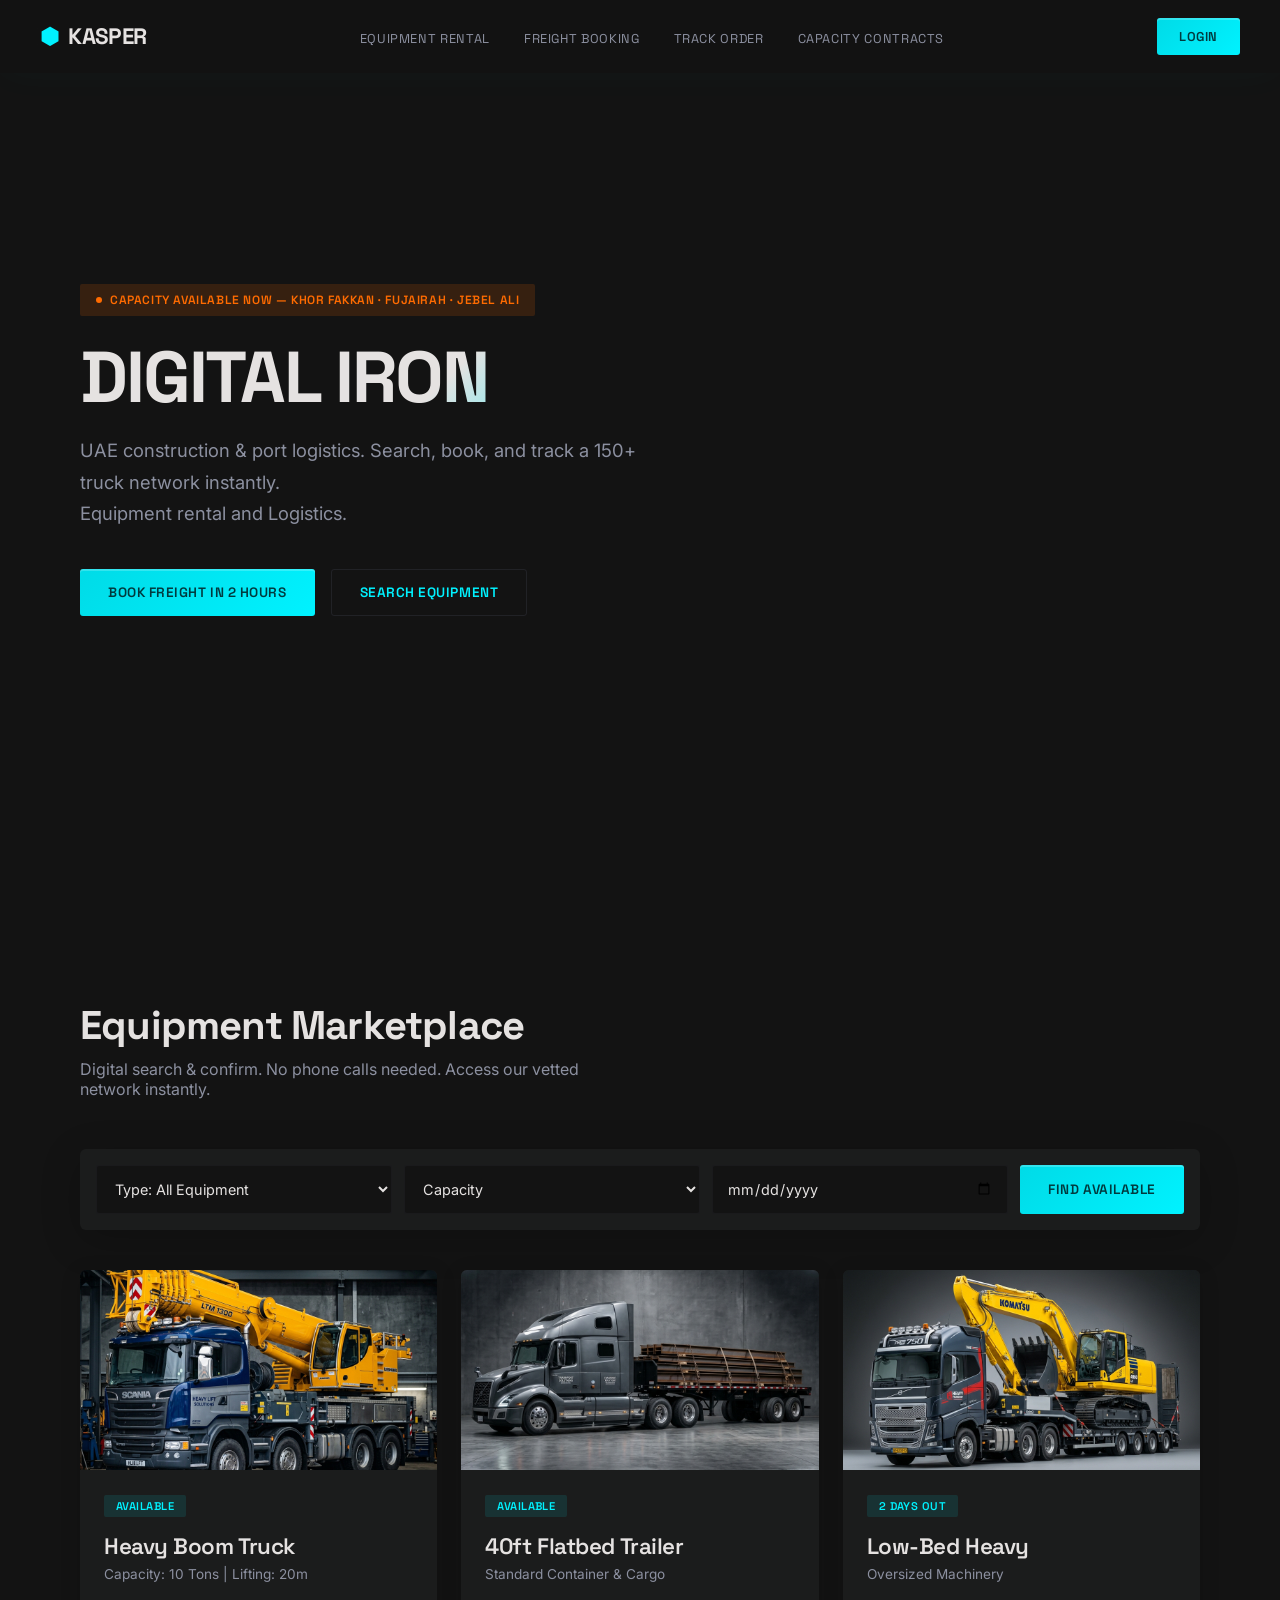
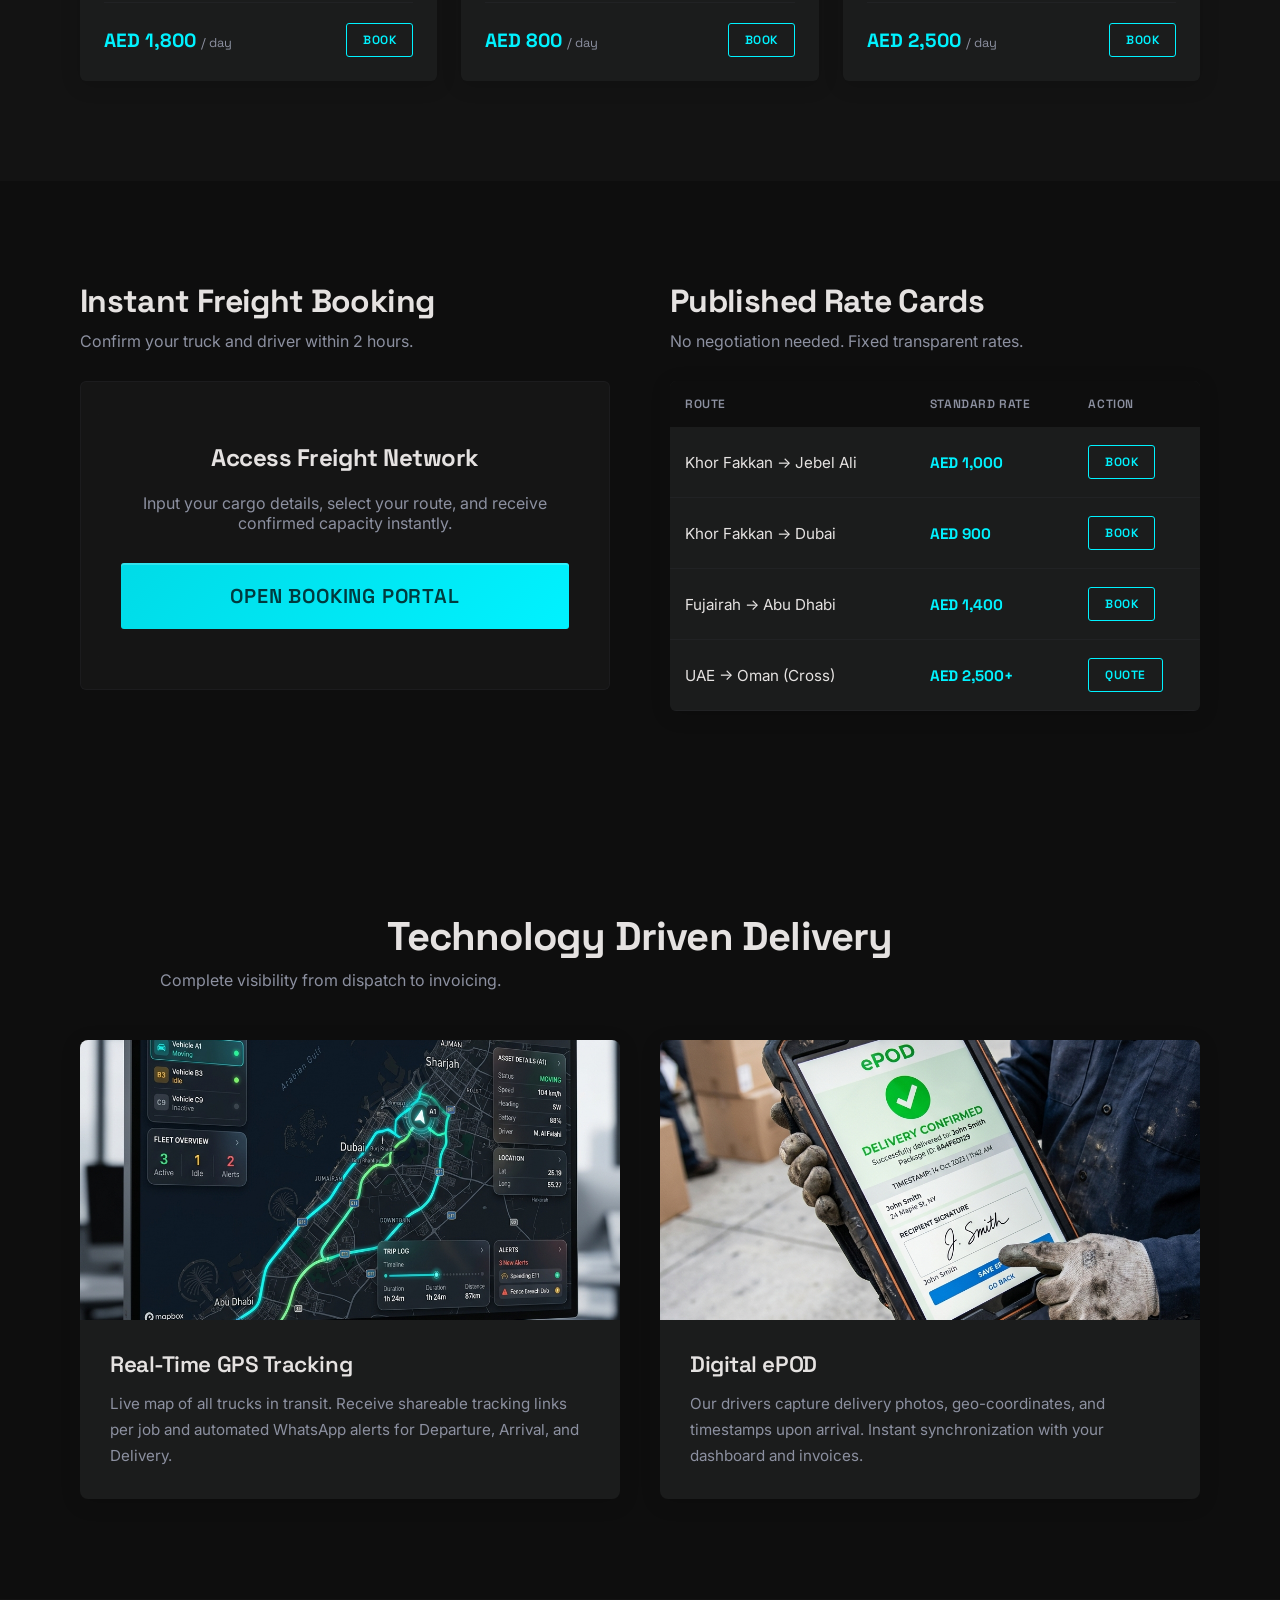
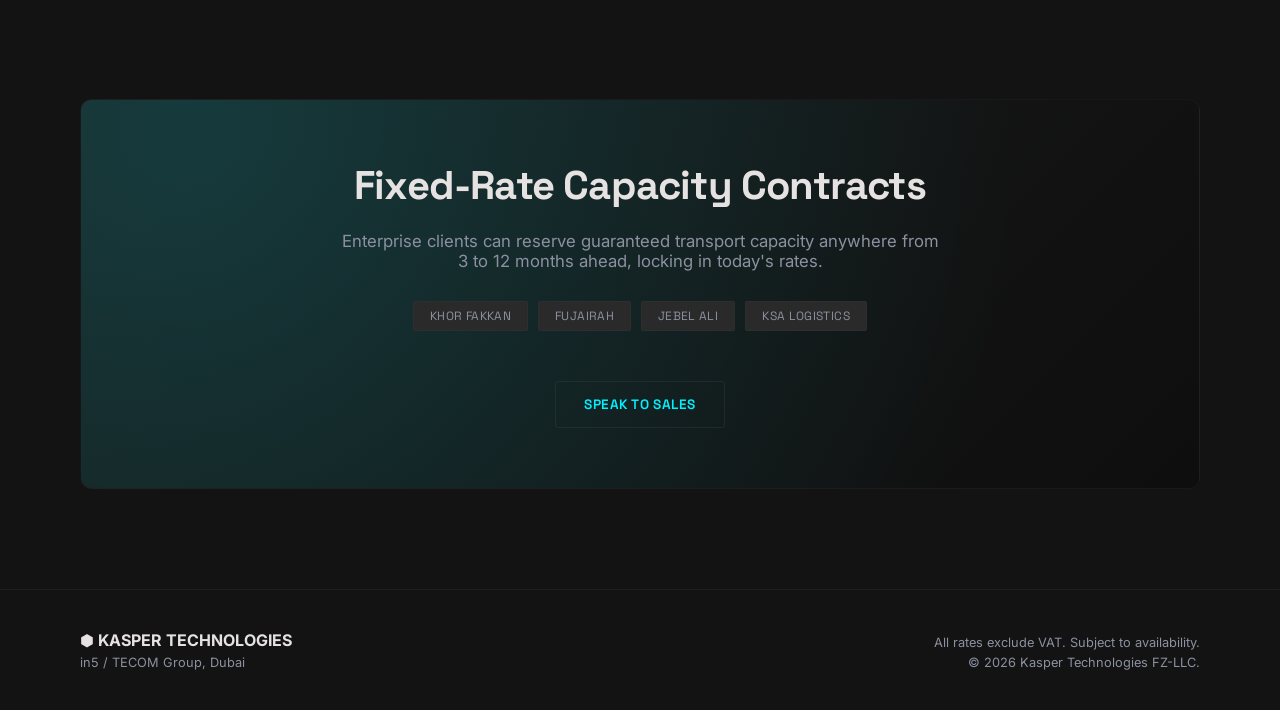
==== commit 8df6ba2d: "ui: rename Staff Login to Login" ====
--- a/index.html
+++ b/index.html
@@ -22,7 +22,7 @@
             <a href="track.html">Track Order</a>
             <a href="#contracts">Capacity Contracts</a>
         </div>
-        <a href="ops.html" class="nav-cta" style="text-decoration:none;">Staff Login</a>
+        <a href="ops.html" class="nav-cta" style="text-decoration:none;">Login</a>
     </nav>
 
     <!-- Hero Section -->
--- a/css/style.css
+++ b/css/style.css
@@ -197,16 +197,16 @@
     background-image: var(--bg-hero-img-url, linear-gradient(135deg, var(--bg-main) 0%, rgba(0, 242, 255, 0.03) 100%));
     background-size: cover;
     background-position: center;
-    z-index: -1;
-    opacity: 0.35;
-}
-/* Gradient overlay for depth */
+    z-index: 0;
+    opacity: 0.55;
+}
+/* Gradient overlay for depth — keeps text readable over the image */
 .hero::after {
     content: '';
     position: absolute;
     inset: 0;
-    background: linear-gradient(to bottom, rgba(19,19,19,0.3) 0%, rgba(19,19,19,0.6) 50%, var(--bg-main) 100%);
-    z-index: -1;
+    background: linear-gradient(to bottom, rgba(19,19,19,0.1) 0%, rgba(19,19,19,0.35) 60%, var(--bg-main) 100%);
+    z-index: 0;
     pointer-events: none;
 }
 
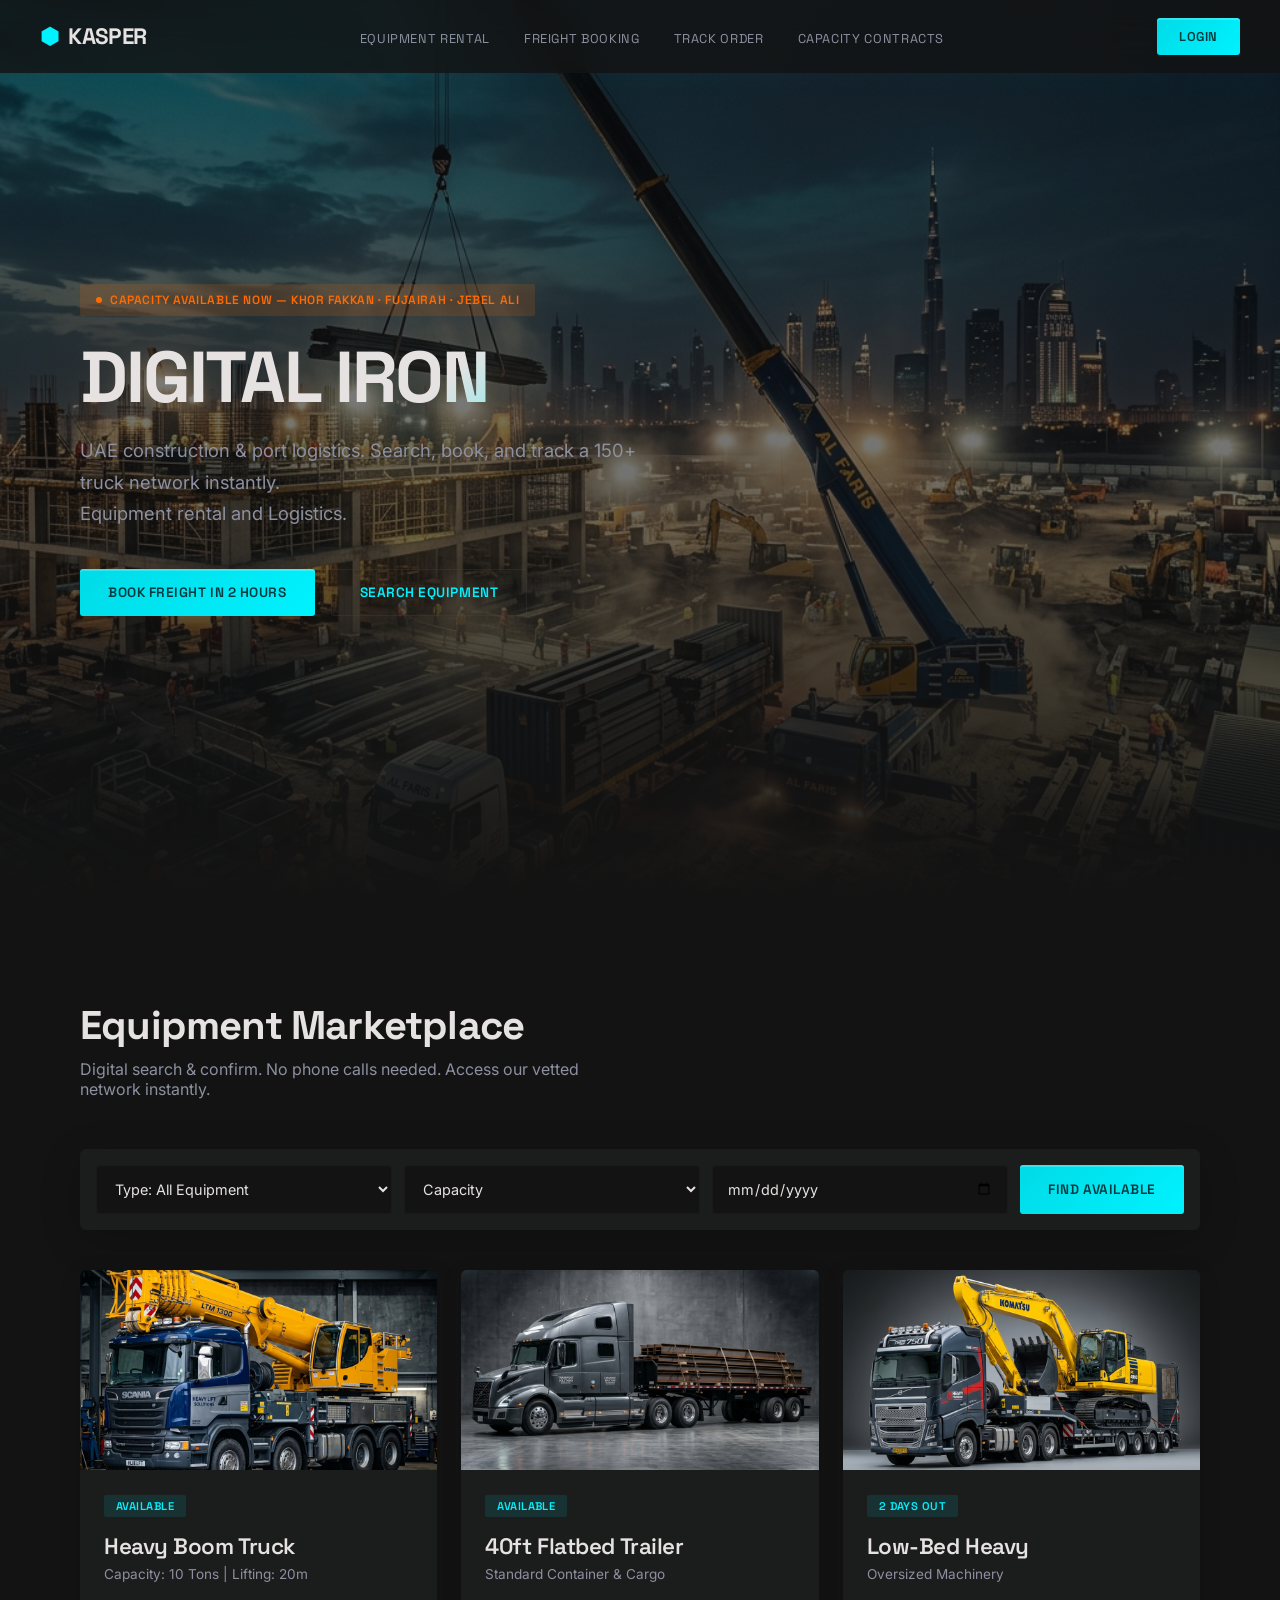
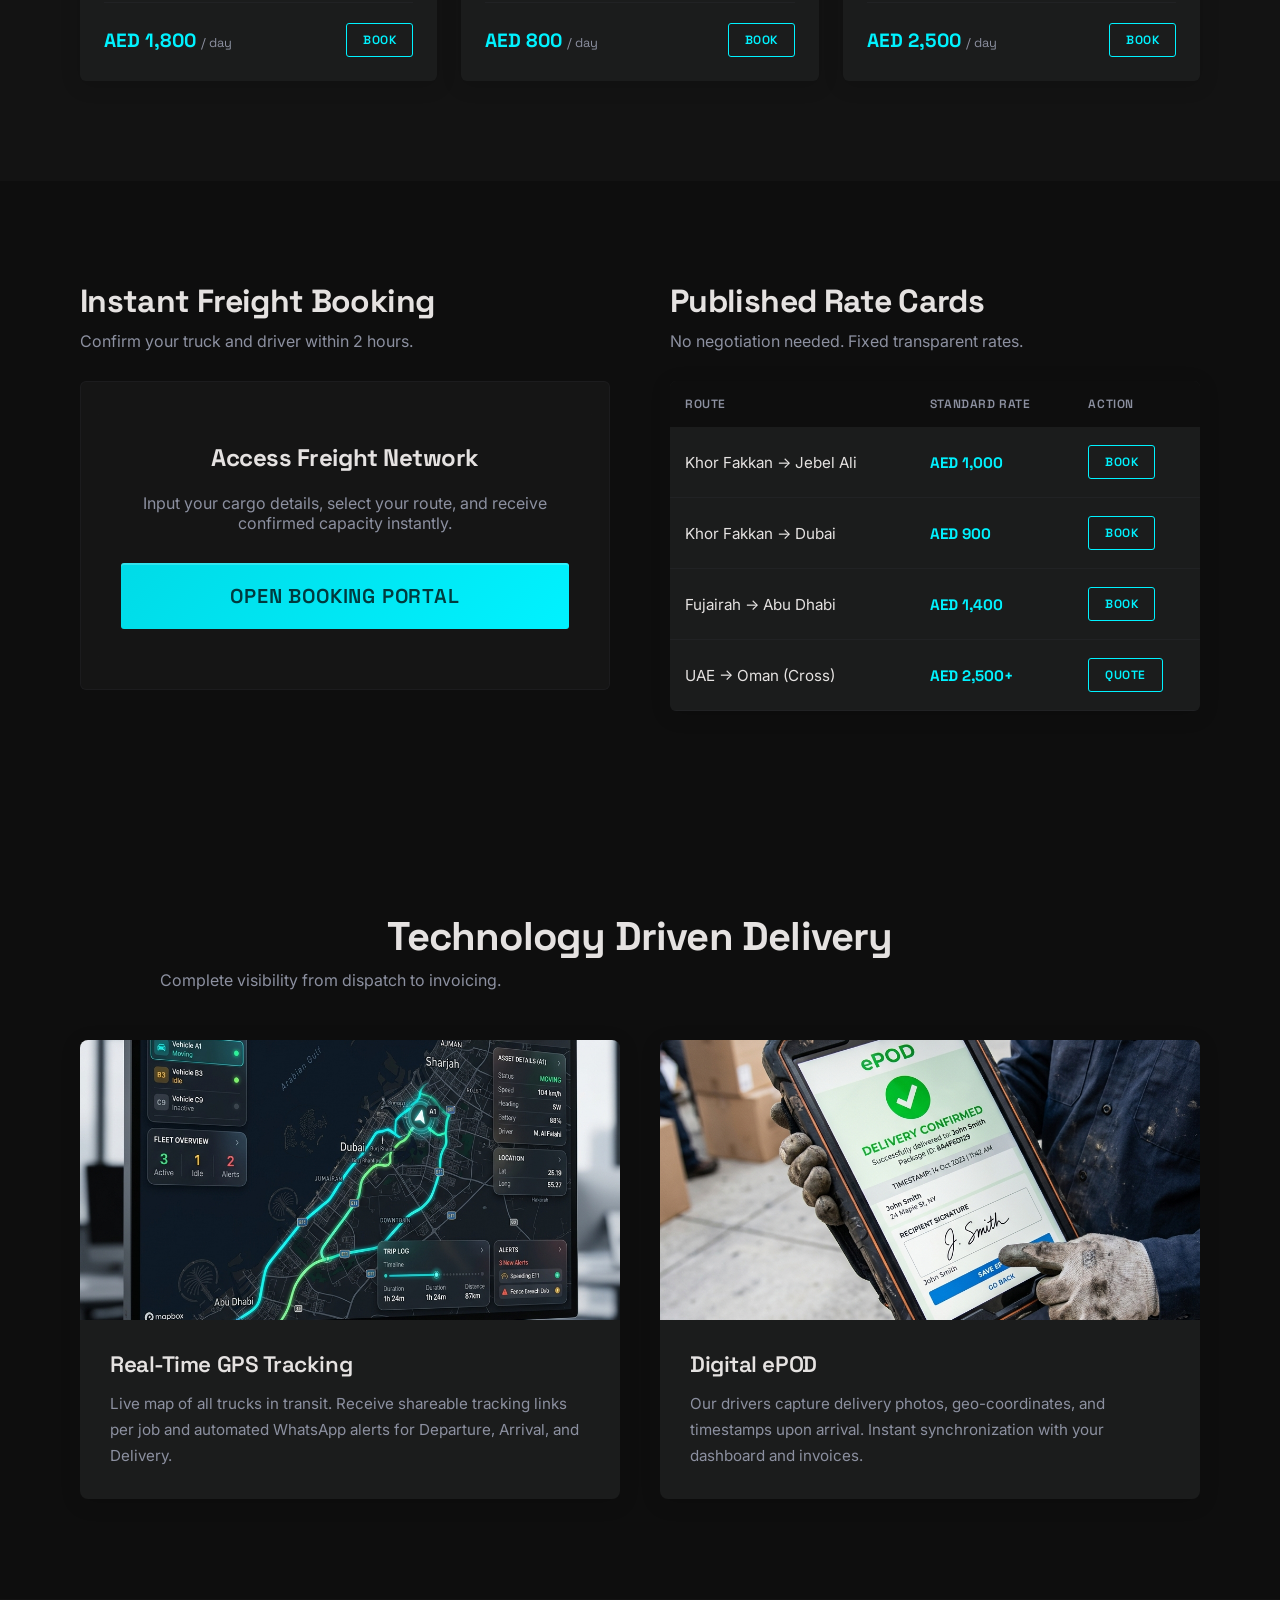
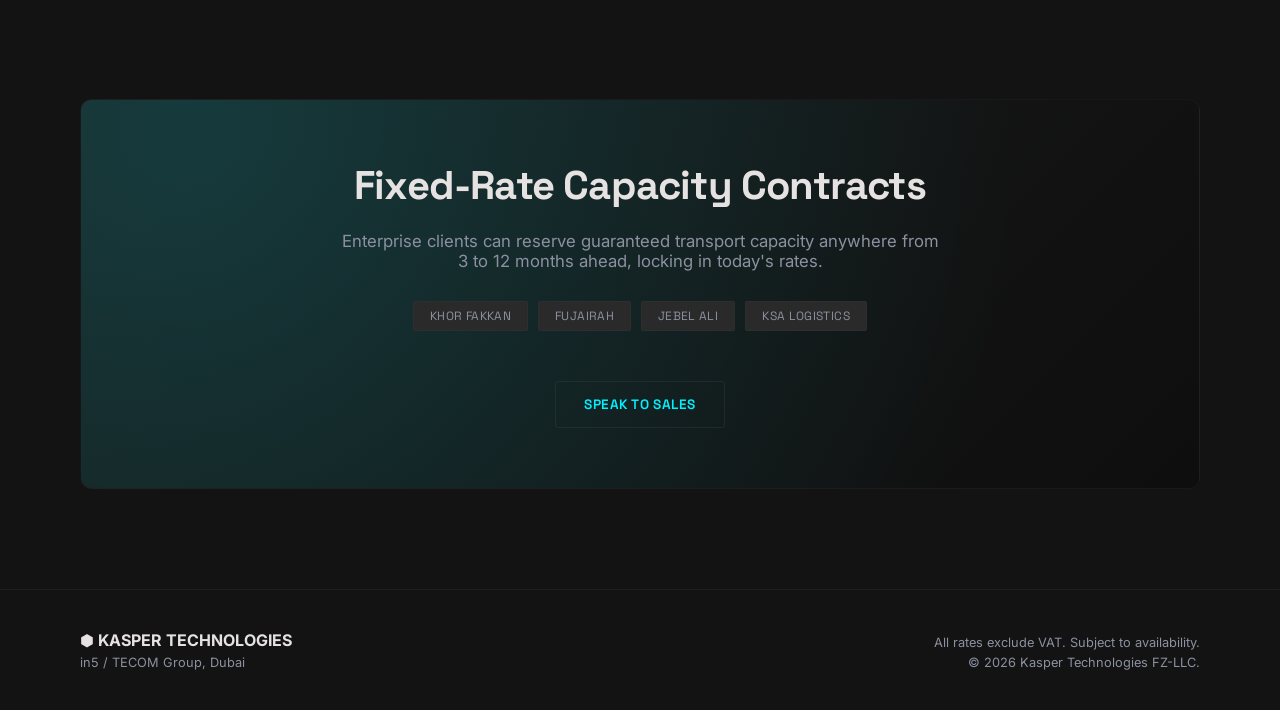
==== commit 4b573d05: "chore: clean up local workspace, remove test files, finalize login flow" ====
--- a/index.html
+++ b/index.html
@@ -22,7 +22,7 @@
             <a href="track.html">Track Order</a>
             <a href="#contracts">Capacity Contracts</a>
         </div>
-        <a href="ops.html" class="nav-cta" style="text-decoration:none;">Login</a>
+        <a href="login.html" class="nav-cta" style="text-decoration:none;">Login</a>
     </nav>
 
     <!-- Hero Section -->
--- a/css/style.css
+++ b/css/style.css
@@ -194,11 +194,11 @@
 .hero-background {
     position: absolute;
     top: 0; left: 0; right: 0; bottom: 0;
-    background-image: var(--bg-hero-img-url, linear-gradient(135deg, var(--bg-main) 0%, rgba(0, 242, 255, 0.03) 100%));
+    background-image: url('../assets/hero-construction-bg.png');
     background-size: cover;
     background-position: center;
     z-index: 0;
-    opacity: 0.55;
+    opacity: 0.6;
 }
 /* Gradient overlay for depth — keeps text readable over the image */
 .hero::after {
